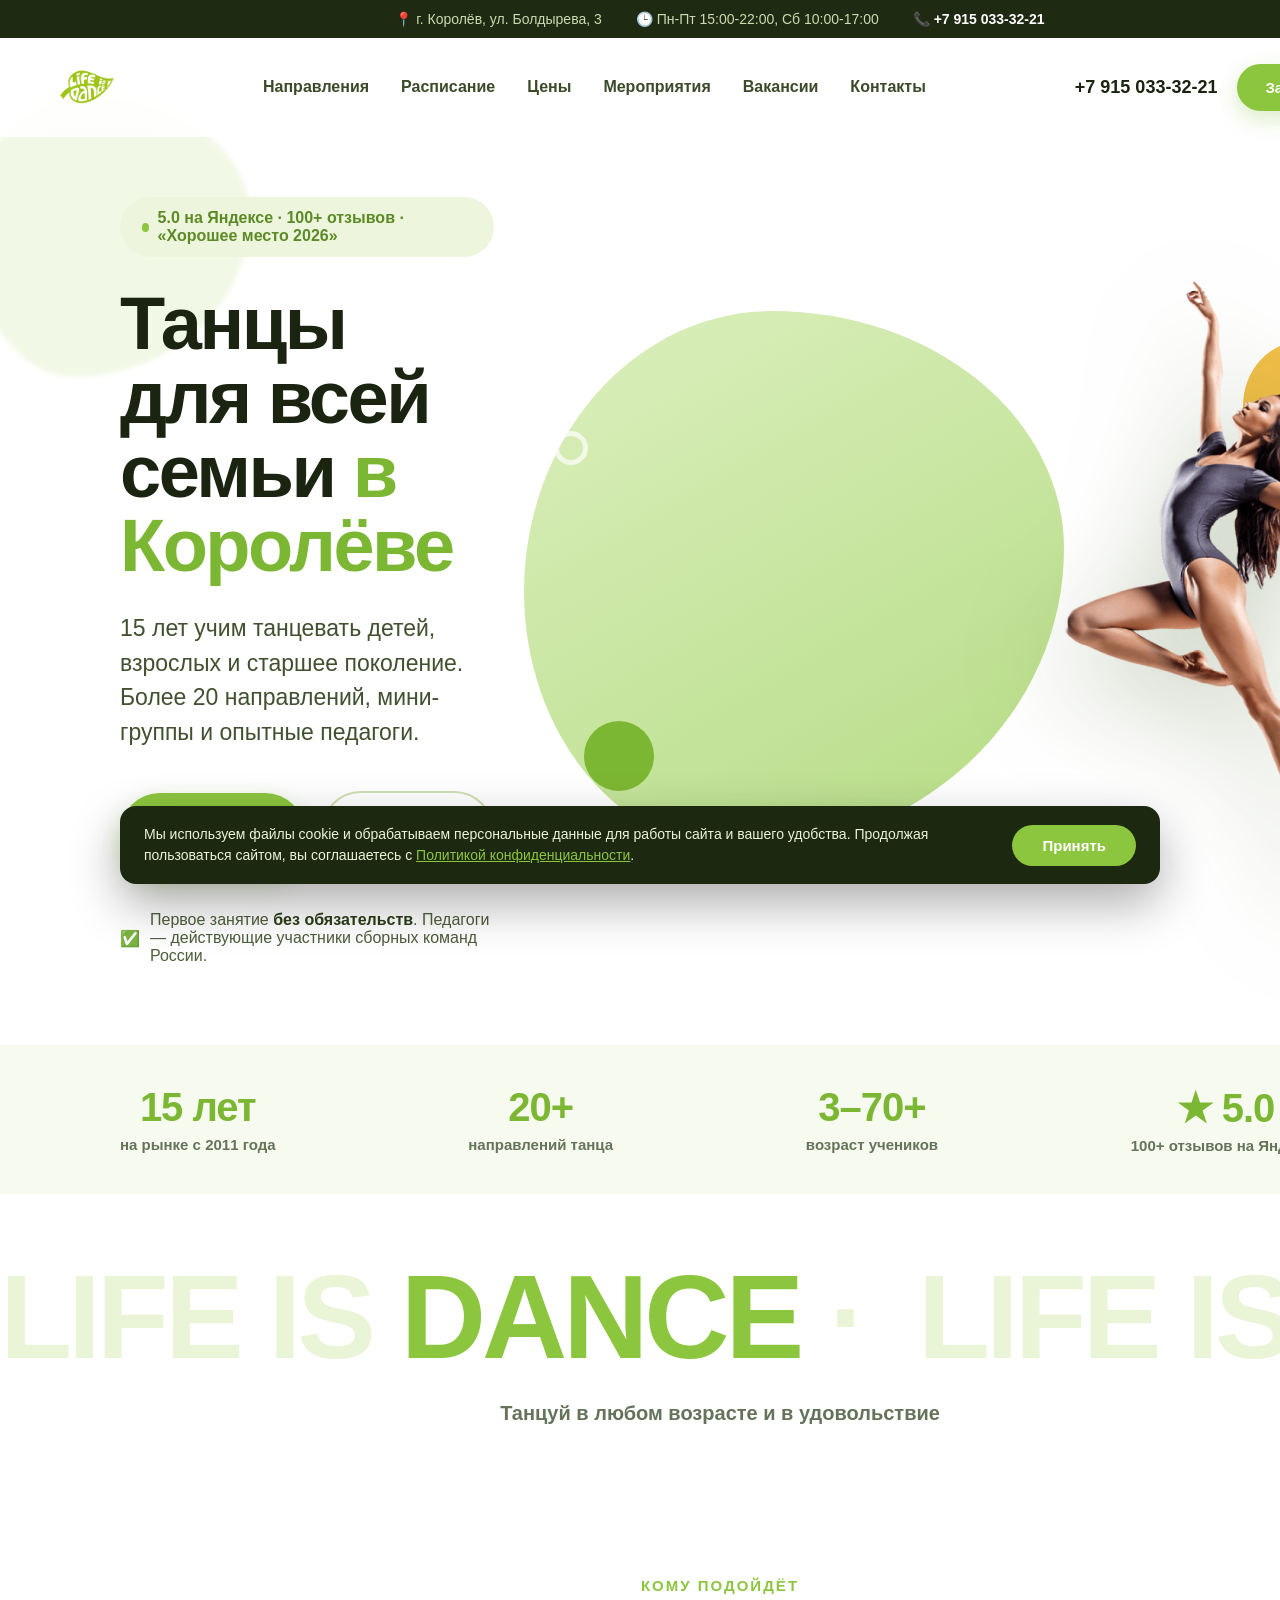
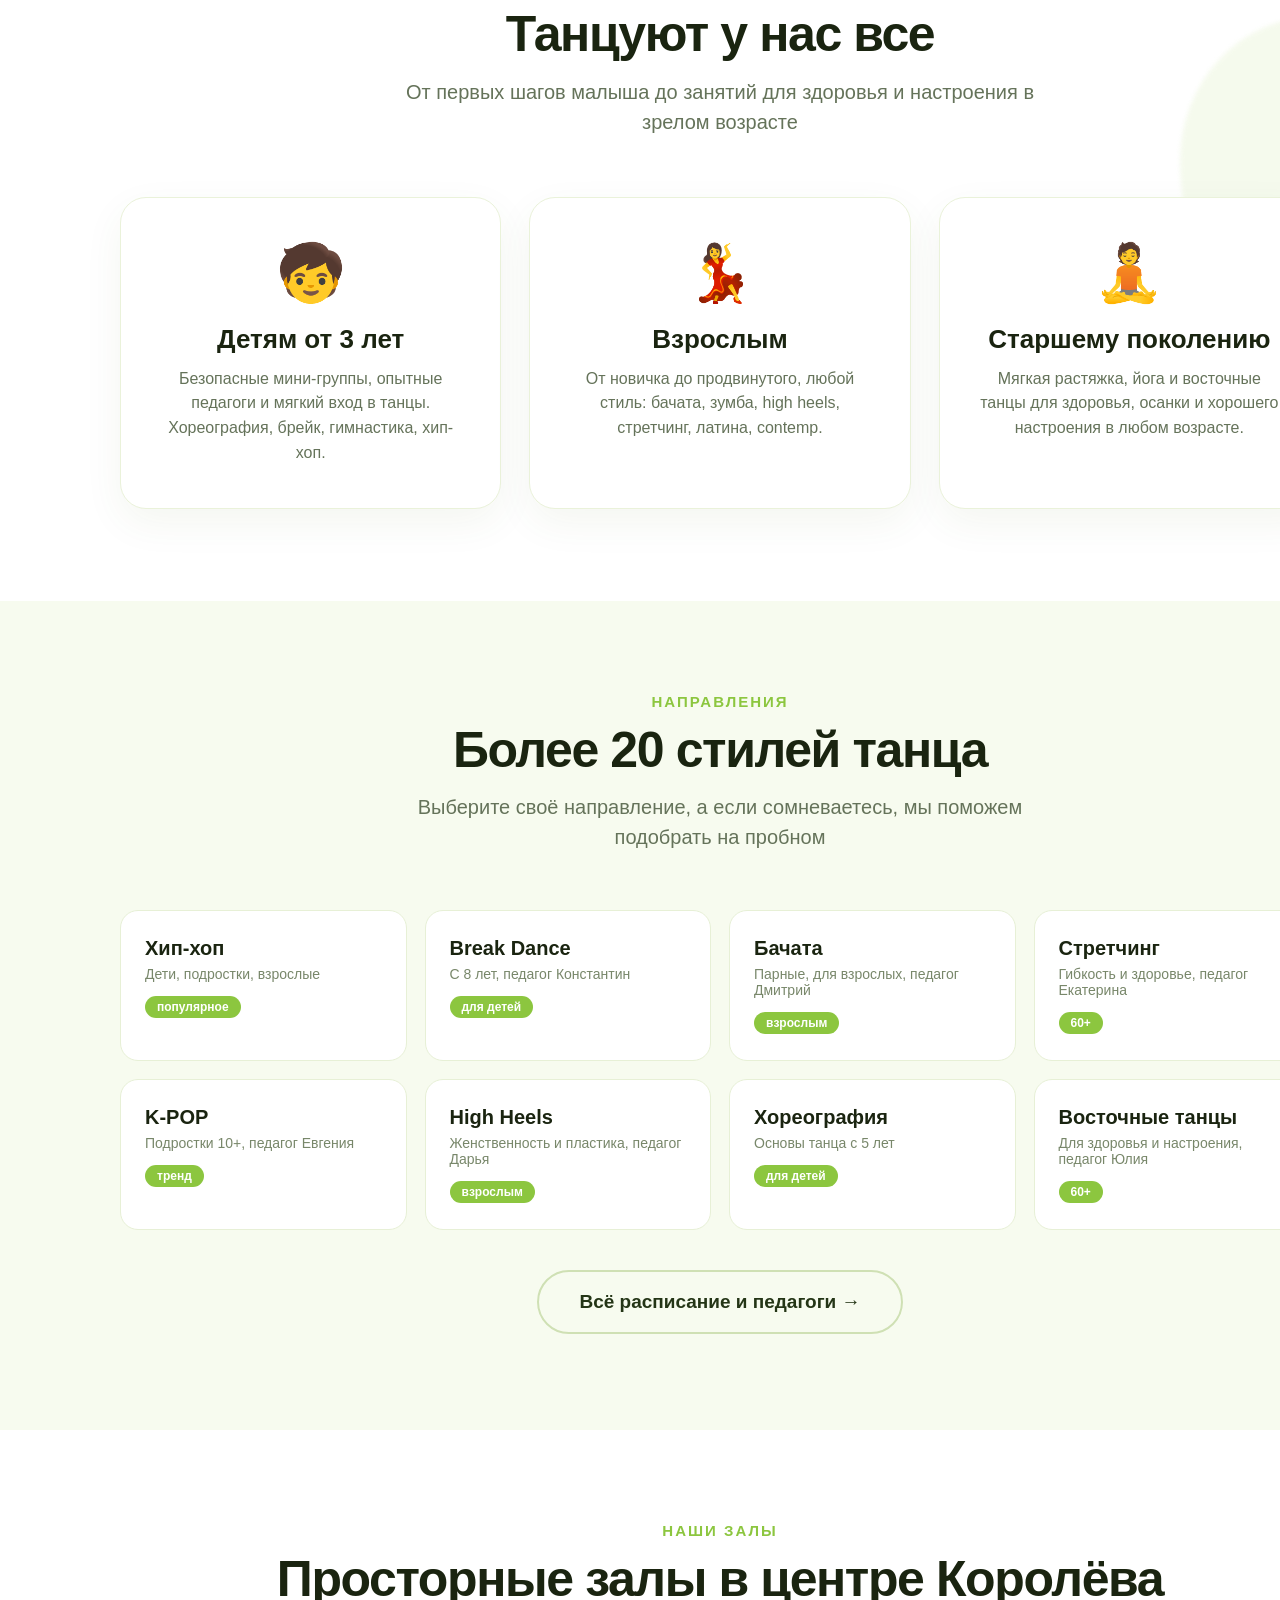
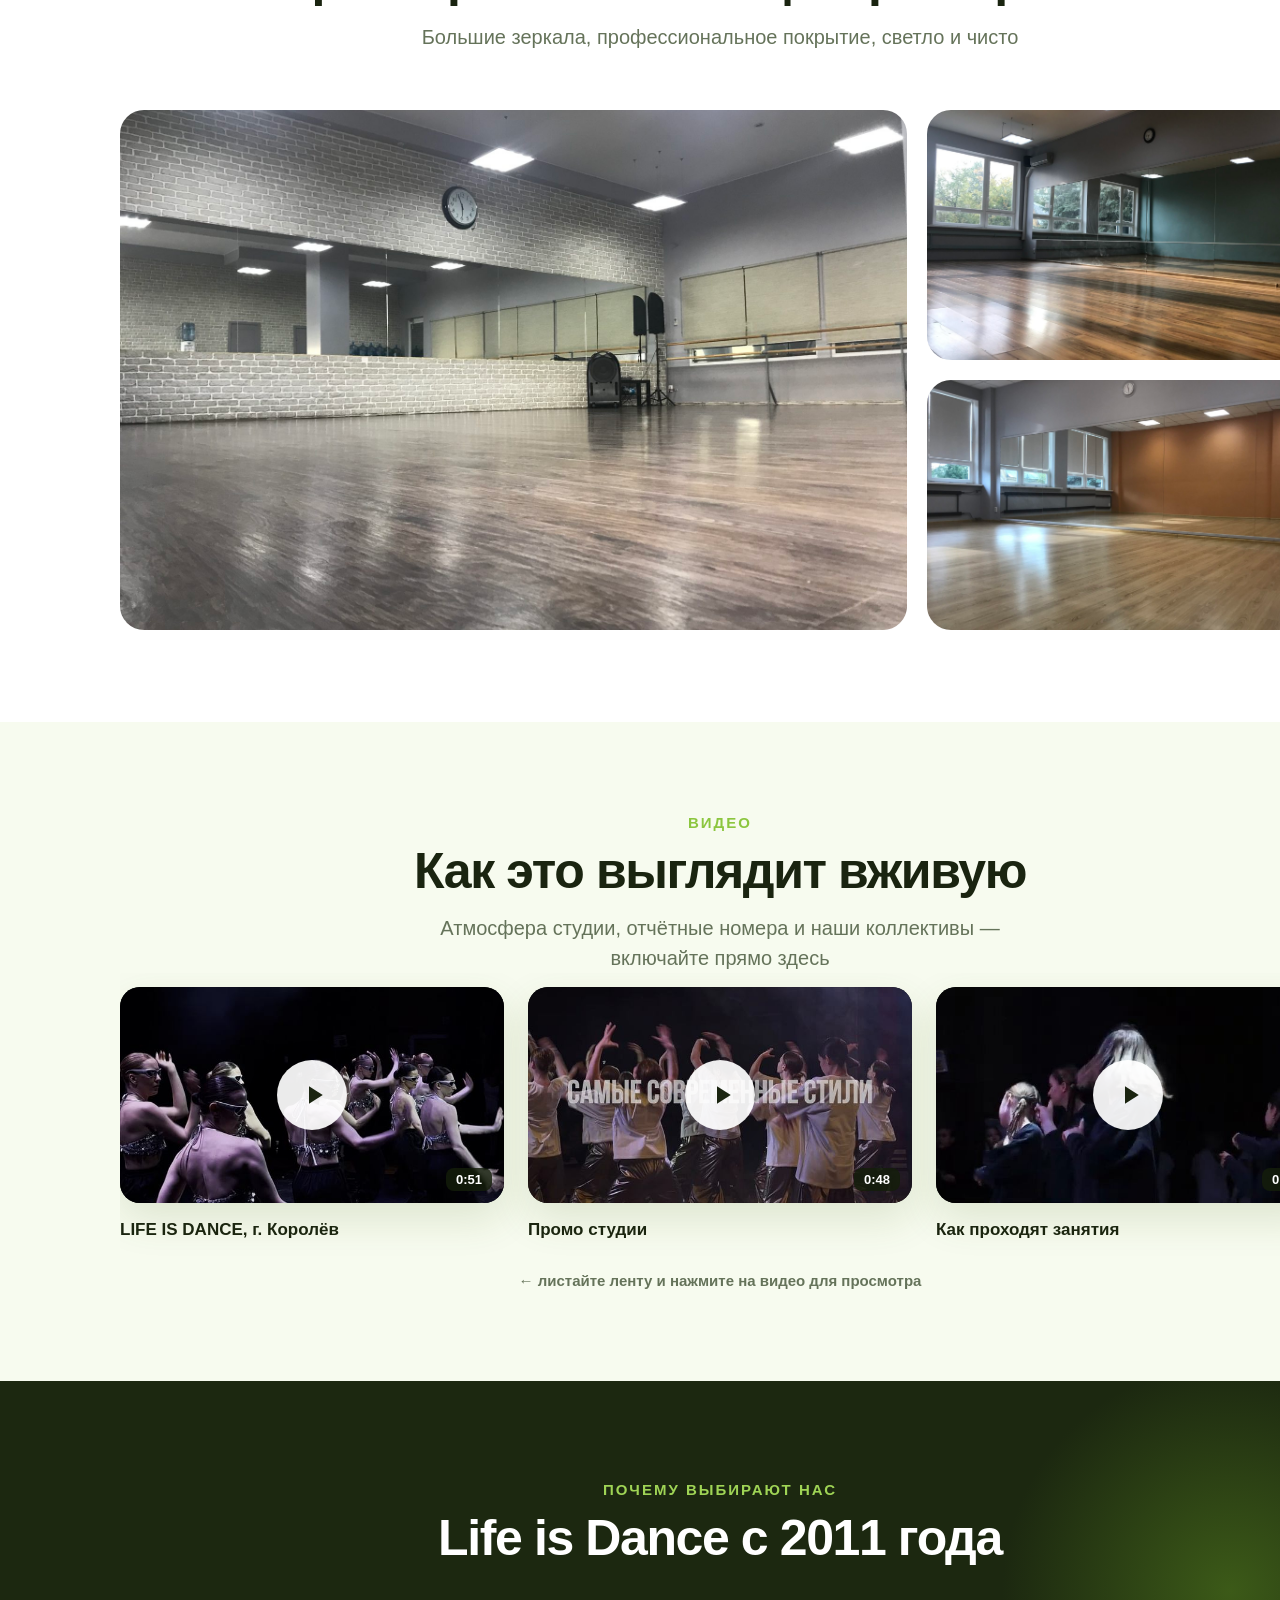
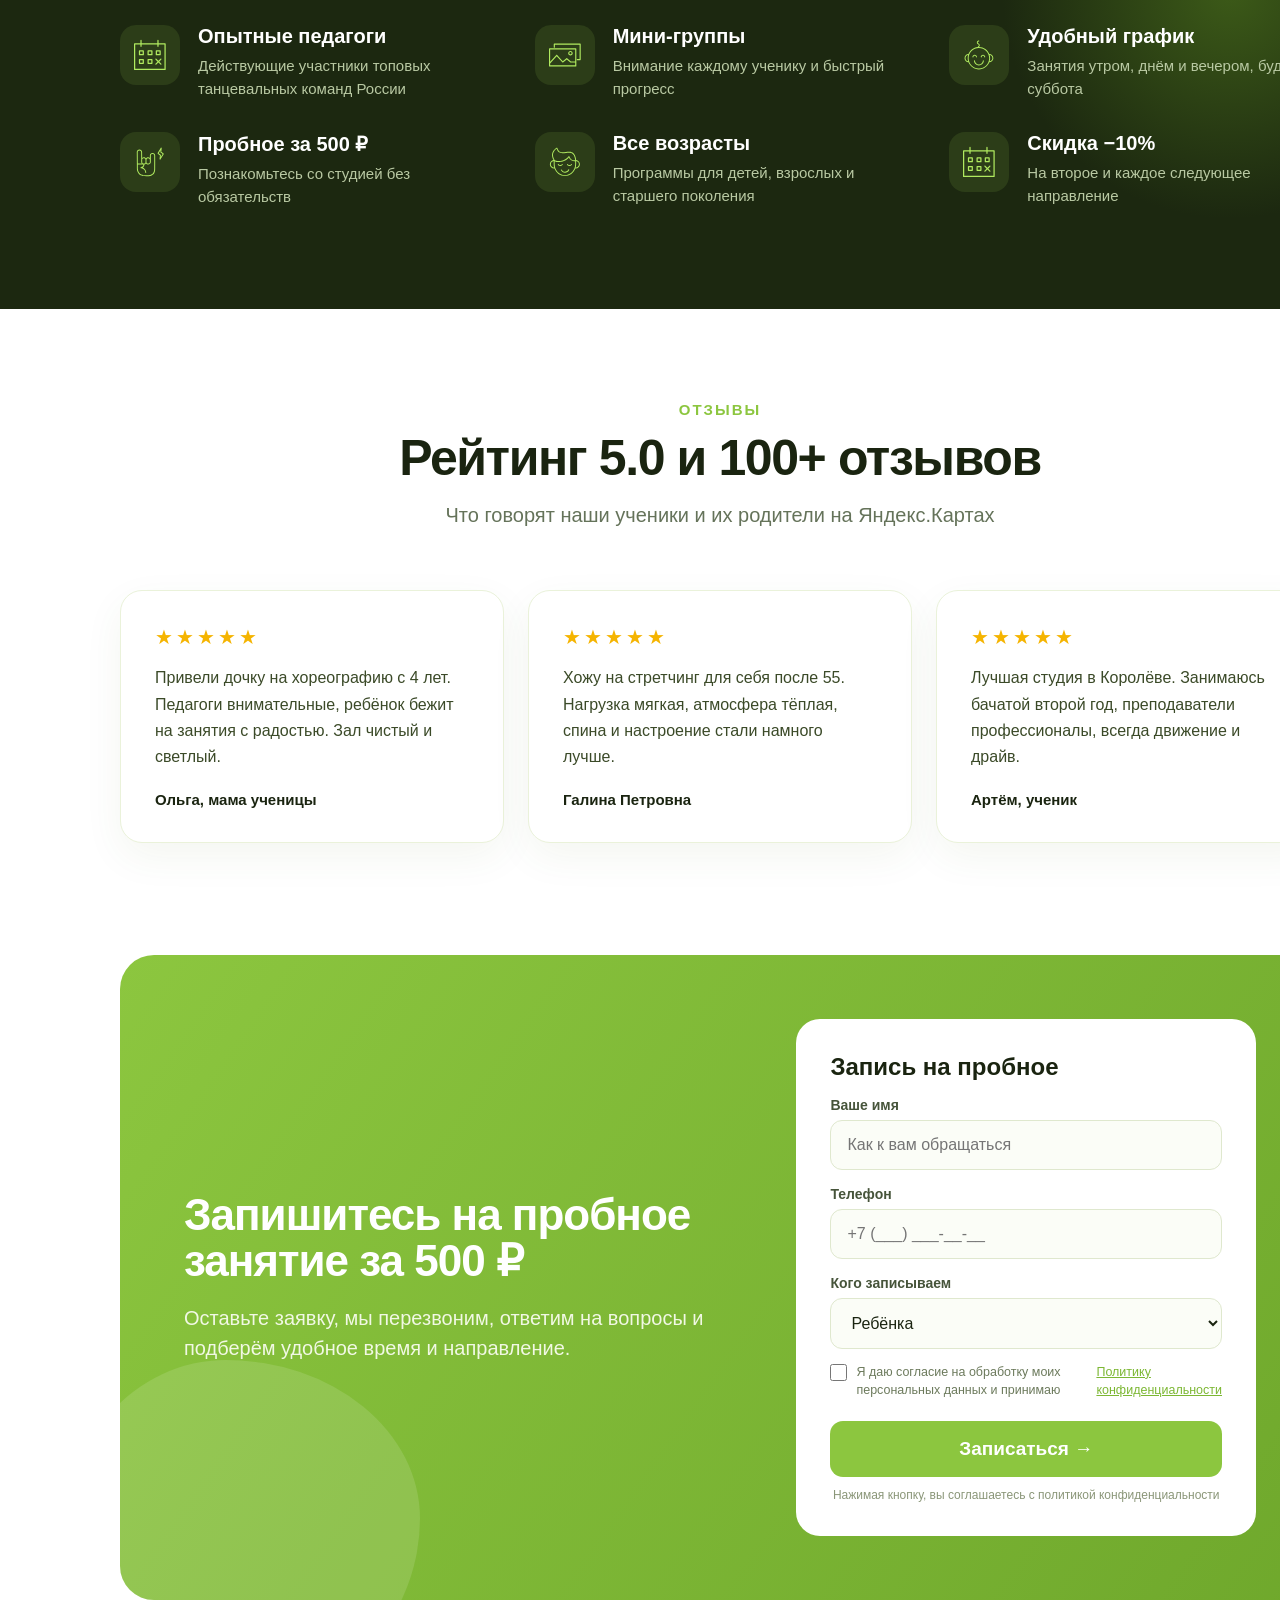
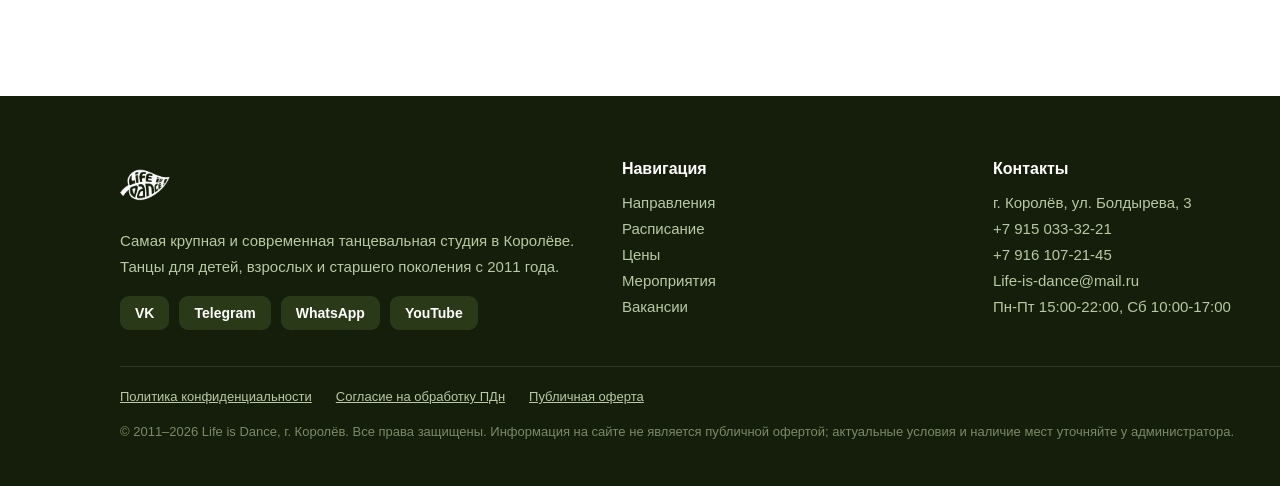
==== index.html @ a7e8f74e "Life is Dance — превью нового сайта Co-Authored-By: Claude Opus 4.8 (1M context) <noreply@anthropic." ====
<!doctype html><html lang="ru"><head><meta charset="utf-8">
<title>Life is Dance — танцевальная студия в Королёве</title>
<meta name="viewport" content="width=device-width,initial-scale=1">
<link rel="stylesheet" href="styles.css">
<style>
/* ---- hero ---- */
.hero{display:grid;grid-template-columns:1.05fr .95fr;gap:30px;align-items:center;padding:60px 0 80px;position:relative;z-index:2}
.badge{display:inline-flex;align-items:center;gap:9px;background:var(--l3);color:#5C8A26;font-size:16px;font-weight:700;padding:12px 22px;border-radius:40px;margin-bottom:30px}
.badge .dot{width:9px;height:9px;border-radius:50%;background:var(--g);animation:twinkle 2s ease-in-out infinite}
h1{font-size:74px;line-height:1.0;font-weight:900;letter-spacing:-2.5px}
h1 span{color:var(--g2)}
.lead{font-size:23px;color:var(--ink2);line-height:1.5;margin-top:28px;max-width:520px}
.hbtns{display:flex;gap:16px;margin-top:42px;align-items:center}
.reassure{margin-top:34px;font-size:16px;color:#4E5D3A;display:flex;align-items:center;gap:10px;max-width:520px}
.reassure b{color:#2C3D18}
.hvis{position:relative;display:flex;align-items:center;justify-content:center;min-height:600px}
.hvis .b1{width:540px;height:540px;background:linear-gradient(150deg,#DCEFBE,#B5DC84);border-radius:46% 54% 60% 40%/52% 44% 56% 48%;animation:morph 14s ease-in-out infinite}
.hvis .b2{position:absolute;width:120px;height:120px;background:var(--yel);opacity:.85;border-radius:50% 50% 46% 54%/54% 48% 52% 46%;top:60px;right:70px;animation:float 6s ease-in-out infinite,morph 10s ease-in-out infinite}
.hvis .b3{position:absolute;width:70px;height:70px;background:var(--g2);border-radius:50%;bottom:90px;left:60px;animation:floatSm 5s ease-in-out infinite}
.hvis .b4{position:absolute;width:34px;height:34px;border:5px solid #fff;border-radius:50%;top:150px;left:30px;opacity:.7;animation:float 7s ease-in-out infinite}
.hvis img{position:relative;height:600px;width:auto;z-index:3;filter:drop-shadow(0 34px 55px rgba(50,80,15,.28));animation:float 8s ease-in-out infinite}
/* ---- trust strip ---- */
.trust{background:var(--l1)}
.trust .wrap{display:flex;justify-content:space-between;padding:40px 60px}
.ts{text-align:center}
.ts .n{font-size:40px;font-weight:900;color:var(--g2);letter-spacing:-1px}
.ts .l{font-size:15px;color:#65735A;font-weight:600;margin-top:6px}
/* ---- big type marquee divider ---- */
.bigtype{padding:64px 0 60px;position:relative;overflow:hidden}
.mq{display:flex;white-space:nowrap;width:max-content;animation:marquee 24s linear infinite}
.mq .t{font-size:118px;font-weight:900;letter-spacing:-4px;line-height:1;color:#EAF4D7;padding-right:60px}
.mq .t span{color:var(--g)}
.bigcap{text-align:center;font-size:20px;color:var(--mut);font-weight:600;margin-top:26px}
/* ---- audiences ---- */
.aud{display:grid;grid-template-columns:repeat(3,1fr);gap:28px;margin-top:60px;position:relative;z-index:2}
.a{background:#fff;border:1px solid var(--line);border-radius:26px;padding:42px 34px;text-align:center;box-shadow:0 14px 40px rgba(70,100,20,.06)}
.a .em{font-size:56px;display:inline-block}
.a:hover .em{animation:floatSm 1.2s ease-in-out}
.a h3{font-size:26px;font-weight:800;margin-top:18px}
.a p{font-size:16px;color:var(--mut);margin-top:12px;line-height:1.55}
/* ---- directions ---- */
.dirs{display:grid;grid-template-columns:repeat(4,1fr);gap:18px;margin-top:58px}
.d{background:#fff;border:1.5px solid #E7F0D6;border-radius:18px;padding:26px 24px}
.d .dn{font-size:20px;font-weight:800}
.d .dd{font-size:14px;color:#78876A;margin-top:6px}
.d .tag{display:inline-block;font-size:12px;font-weight:700;color:#fff;background:var(--g);border-radius:20px;padding:4px 12px;margin-top:14px}
.dmore{text-align:center;margin-top:40px}
/* ---- gallery ---- */
.gal{display:grid;grid-template-columns:2fr 1fr;gap:20px;margin-top:58px}
.gal .big{width:100%;height:520px;object-fit:cover;border-radius:24px;transition:transform .5s ease}
.gal .big:hover{transform:scale(1.02)}
.gal .col{display:grid;gap:20px}
.gal .col img{width:100%;height:250px;object-fit:cover;border-radius:24px;transition:transform .5s ease}
.gal .col img:hover{transform:scale(1.03)}
/* ---- dark premium ---- */
.dark{background:var(--dark);color:#fff;padding:100px 0;position:relative;overflow:hidden}
.dark .db{position:absolute;width:460px;height:460px;background:radial-gradient(circle,#3C5A18,transparent 70%);border-radius:50%;top:-120px;right:-80px;animation:float 12s ease-in-out infinite}
.dark .eyebrow{color:#9FD455}
.dark .h2{color:#fff}
.why{display:grid;grid-template-columns:repeat(3,1fr);gap:32px 44px;margin-top:60px;position:relative;z-index:2}
.w{display:flex;gap:18px;align-items:flex-start}
.w .ic{width:60px;height:60px;flex:none;background:#2C3D18;border-radius:16px;display:flex;align-items:center;justify-content:center;transition:transform .3s,background .3s}
.w:hover .ic{transform:translateY(-4px) rotate(-6deg);background:#37501F}
.w .ic img{width:32px;height:32px;filter:brightness(0) saturate(100%) invert(78%) sepia(38%) saturate(560%) hue-rotate(38deg)}
.w h3{font-size:20px;font-weight:800;color:#fff}
.w p{font-size:15px;color:#B9C9A3;margin-top:6px;line-height:1.55}
/* ---- reviews ---- */
.revs{display:grid;grid-template-columns:repeat(3,1fr);gap:24px;margin-top:60px}
.r{background:#fff;border:1px solid var(--line);border-radius:22px;padding:34px;box-shadow:0 14px 40px rgba(70,100,20,.06)}
.r .st{color:#F5B400;font-size:20px;letter-spacing:3px}
.r .tx{font-size:16px;color:#3B4A28;line-height:1.65;margin-top:16px}
.r .wh{font-size:15px;font-weight:800;margin-top:20px}
/* ---- cta ---- */
.ctawrap{padding:20px 0 96px}
.cta{background:linear-gradient(125deg,#8CC63F,#6FA82C,#8CC63F);background-size:200% 200%;animation:gradShift 8s ease infinite;border-radius:34px;padding:64px;display:grid;grid-template-columns:1fr .82fr;gap:52px;align-items:center;color:#fff;position:relative;overflow:hidden}
.cta .cb{position:absolute;width:360px;height:360px;background:rgba(255,255,255,.12);border-radius:46% 54% 60% 40%/52% 44% 56% 48%;bottom:-120px;left:-60px;animation:morph 12s ease-in-out infinite}
.cta h2{font-size:44px;font-weight:900;letter-spacing:-1px;line-height:1.05;position:relative;z-index:2}
.cta p{font-size:20px;color:#F1F8E4;margin-top:18px;line-height:1.5;position:relative;z-index:2}
.form{background:#fff;border-radius:24px;padding:34px;position:relative;z-index:2}
.form .fh{font-size:24px;font-weight:800;color:var(--ink)}
.field{margin-top:15px}
.field label{font-size:14px;font-weight:700;color:#46543A}
.inp{margin-top:6px;border:1.5px solid #DFE8CE;border-radius:12px;padding:15px 16px;font-size:16px;color:#8A9678;background:#FBFDF7}
.inp.sel{display:flex;justify-content:space-between;align-items:center}
.subm{margin-top:22px;background:var(--g);color:#fff;font-size:19px;font-weight:800;padding:17px;border-radius:13px;text-align:center;cursor:pointer;transition:transform .2s,box-shadow .2s}
.subm:hover{transform:translateY(-2px);box-shadow:0 12px 26px rgba(124,183,51,.4)}
.pnote{font-size:12px;color:#8A9678;text-align:center;margin-top:11px}
@media (max-width:900px){
  .hero{grid-template-columns:1fr;gap:4px;padding:24px 0 30px}
  h1{font-size:40px;letter-spacing:-1px}
  .lead{font-size:18px;margin-top:20px}
  .hbtns{flex-wrap:wrap;gap:10px;margin-top:26px}
  .hbtns .btn.lg{font-size:16px;padding:15px 22px}
  .reassure{margin-top:22px;font-size:15px}
  .hvis{min-height:auto;margin-top:12px}
  .hvis .b1{width:280px;height:280px}
  .hvis img{height:320px}
  .hvis .b2{width:64px;height:64px;top:12px;right:12px}
  .hvis .b3{width:40px;height:40px;bottom:50px;left:16px}
  .hvis .b4{display:none}
  .trust .wrap{flex-wrap:wrap;gap:20px 10px;padding:26px 20px}
  .ts{flex:1 1 40%}
  .ts .n{font-size:28px}
  .mq .t{font-size:52px;padding-right:34px}
  .bigtype{padding:36px 0}
  .bigcap{font-size:16px;margin-top:18px}
  .aud{grid-template-columns:1fr;gap:16px;margin-top:34px}
  .a{padding:30px 24px}
  .a .em{font-size:46px}
  .a h3{font-size:23px}
  .dirs{grid-template-columns:1fr 1fr;gap:12px;margin-top:32px}
  .d{padding:18px 15px}
  .d .dn{font-size:17px}
  .dmore{margin-top:28px}
  .gal{grid-template-columns:1fr;margin-top:32px}
  .gal .big{height:260px}
  .gal .col{grid-template-columns:1fr 1fr}
  .gal .col img{height:150px}
  .why{grid-template-columns:1fr;gap:22px;margin-top:38px}
  .revs{grid-template-columns:1fr;margin-top:34px}
}
@media (max-width:520px){
  .dirs{grid-template-columns:1fr}
  h1{font-size:33px}
  .lead{font-size:17px}
  .mq .t{font-size:40px}
  .gal .col{grid-template-columns:1fr}
  .gal .col img{height:190px}
  .ts .n{font-size:24px}
  .ts .l{font-size:13px}
}
</style></head><body>

<div class="bar"><span>📍 г. Королёв, ул. Болдырева, 3</span><span>🕒 Пн-Пт 15:00-22:00, Сб 10:00-17:00</span><span>📞 <b>+7 915 033-32-21</b></span></div>

<header>
  <a href="index.html" class="logo"><img src="site_images/logo.png" alt="Life is Dance"></a>
  <nav>
    <a href="napravleniya.html">Направления</a>
    <a href="raspisanie.html">Расписание</a>
    <a href="price.html">Цены</a>
    <a href="meropriyatiya.html">Мероприятия</a>
    <a href="vakansii.html">Вакансии</a>
    <a href="index.html#contacts">Контакты</a>
  </nav>
  <div class="htop"><div class="phone">+7 915 033-32-21</div><a href="#lead" class="btn">Записаться</a></div>
</header>

<div class="wrap">
  <div class="blob" data-par="0.06" style="width:280px;height:280px;background:#EDF6DC;top:-40px;left:-90px;opacity:.7;animation:morph 18s ease-in-out infinite"></div>
  <div class="hero">
    <div>
      <div class="badge rv"><span class="dot"></span>5.0 на Яндексе · 100+ отзывов · «Хорошее место 2026»</div>
      <h1 class="rv">Танцы<br>для всей семьи <span>в Королёве</span></h1>
      <div class="lead rv">15 лет учим танцевать детей, взрослых и старшее поколение. Более 20 направлений, мини-группы и опытные педагоги.</div>
      <div class="hbtns rv"><a href="#lead" class="btn lg">Пробное за 500 ₽</a><a href="raspisanie.html" class="btn lg out">Расписание →</a></div>
      <div class="reassure rv">✅ <span>Первое занятие <b>без обязательств</b>. Педагоги — действующие участники сборных команд России.</span></div>
    </div>
    <div class="hvis rv right"><div class="b1"></div><div class="b2"></div><div class="b3"></div><div class="b4"></div><img src="site_images/girl.png" alt="Танцовщица"></div>
  </div>
</div>

<div class="trust"><div class="wrap">
  <div class="ts rv"><div class="n" data-count="15" data-suffix=" лет">15 лет</div><div class="l">на рынке с 2011 года</div></div>
  <div class="ts rv"><div class="n" data-count="20" data-suffix="+">20+</div><div class="l">направлений танца</div></div>
  <div class="ts rv"><div class="n">3–70+</div><div class="l">возраст учеников</div></div>
  <div class="ts rv"><div class="n" data-count="5.0" data-prefix="★ ">★ 5.0</div><div class="l">100+ отзывов на Яндексе</div></div>
</div></div>

<div class="bigtype">
  <div class="mq">
    <div class="t">LIFE IS <span>DANCE</span> · </div>
    <div class="t">LIFE IS <span>DANCE</span> · </div>
    <div class="t">LIFE IS <span>DANCE</span> · </div>
    <div class="t">LIFE IS <span>DANCE</span> · </div>
  </div>
  <div class="bigcap">Танцуй в любом возрасте и в удовольствие</div>
</div>

<section><div class="wrap">
  <div class="blob" data-par="0.05" style="width:320px;height:320px;background:#F3F9E9;top:40px;right:-120px;opacity:.8;animation:morph 20s ease-in-out infinite"></div>
  <div class="eyebrow rv">Кому подойдёт</div>
  <div class="h2 rv">Танцуют у нас все</div>
  <div class="sub rv">От первых шагов малыша до занятий для здоровья и настроения в зрелом возрасте</div>
  <div class="aud">
    <div class="a rv lift"><div class="em">🧒</div><h3>Детям от 3 лет</h3><p>Безопасные мини-группы, опытные педагоги и мягкий вход в танцы. Хореография, брейк, гимнастика, хип-хоп.</p></div>
    <div class="a rv lift"><div class="em">💃</div><h3>Взрослым</h3><p>От новичка до продвинутого, любой стиль: бачата, зумба, high heels, стретчинг, латина, contemp.</p></div>
    <div class="a rv lift"><div class="em">🧘</div><h3>Старшему поколению</h3><p>Мягкая растяжка, йога и восточные танцы для здоровья, осанки и хорошего настроения в любом возрасте.</p></div>
  </div>
</div></section>

<section id="dirs" style="background:#F7FBEF;"><div class="wrap">
  <div class="eyebrow rv">Направления</div>
  <div class="h2 rv">Более 20 стилей танца</div>
  <div class="sub rv">Выберите своё направление, а если сомневаетесь, мы поможем подобрать на пробном</div>
  <div class="dirs">
    <div class="d rv lift"><div class="dn">Хип-хоп</div><div class="dd">Дети, подростки, взрослые</div><div class="tag">популярное</div></div>
    <div class="d rv lift"><div class="dn">Break Dance</div><div class="dd">С 8 лет, педагог Константин</div><div class="tag">для детей</div></div>
    <div class="d rv lift"><div class="dn">Бачата</div><div class="dd">Парные, для взрослых, педагог Дмитрий</div><div class="tag">взрослым</div></div>
    <div class="d rv lift"><div class="dn">Стретчинг</div><div class="dd">Гибкость и здоровье, педагог Екатерина</div><div class="tag">60+</div></div>
    <div class="d rv lift"><div class="dn">K-POP</div><div class="dd">Подростки 10+, педагог Евгения</div><div class="tag">тренд</div></div>
    <div class="d rv lift"><div class="dn">High Heels</div><div class="dd">Женственность и пластика, педагог Дарья</div><div class="tag">взрослым</div></div>
    <div class="d rv lift"><div class="dn">Хореография</div><div class="dd">Основы танца с 5 лет</div><div class="tag">для детей</div></div>
    <div class="d rv lift"><div class="dn">Восточные танцы</div><div class="dd">Для здоровья и настроения, педагог Юлия</div><div class="tag">60+</div></div>
  </div>
  <div class="dmore"><a href="raspisanie.html" class="btn lg out">Всё расписание и педагоги →</a></div>
</div></section>

<section id="gal"><div class="wrap">
  <div class="eyebrow rv">Наши залы</div>
  <div class="h2 rv">Просторные залы в центре Королёва</div>
  <div class="sub rv">Большие зеркала, профессиональное покрытие, светло и чисто</div>
  <div class="gal">
    <img class="big rv left" src="site_images/hall1.jpg" alt="Зал">
    <div class="col"><img class="rv right" src="site_images/hall2.jpg" alt="Зал"><img class="rv right" src="site_images/hall3.jpg" alt="Зал"></div>
  </div>
</div></section>

<section id="video" style="background:#F7FBEF"><div class="wrap">
  <div class="eyebrow rv">Видео</div>
  <div class="h2 rv">Как это выглядит вживую</div>
  <div class="sub rv">Атмосфера студии, отчётные номера и наши коллективы — включайте прямо здесь</div>
  <div class="vlane" id="videoLane"></div>
  <div class="vhint rv">← листайте ленту и нажмите на видео для просмотра</div>
</div></section>

<div class="dark"><div class="wrap">
  <div class="db"></div>
  <div class="eyebrow rv">Почему выбирают нас</div>
  <div class="h2 rv">Life is Dance с 2011 года</div>
  <div class="why">
    <div class="w rv"><div class="ic"><img src="site_images/icon1.svg"></div><div><h3>Опытные педагоги</h3><p>Действующие участники топовых танцевальных команд России</p></div></div>
    <div class="w rv"><div class="ic"><img src="site_images/icon2.svg"></div><div><h3>Мини-группы</h3><p>Внимание каждому ученику и быстрый прогресс</p></div></div>
    <div class="w rv"><div class="ic"><img src="site_images/icon3.svg"></div><div><h3>Удобный график</h3><p>Занятия утром, днём и вечером, будни и суббота</p></div></div>
    <div class="w rv"><div class="ic"><img src="site_images/icon4.svg"></div><div><h3>Пробное за 500 ₽</h3><p>Познакомьтесь со студией без обязательств</p></div></div>
    <div class="w rv"><div class="ic"><img src="site_images/icon5.svg"></div><div><h3>Все возрасты</h3><p>Программы для детей, взрослых и старшего поколения</p></div></div>
    <div class="w rv"><div class="ic"><img src="site_images/icon1.svg"></div><div><h3>Скидка −10%</h3><p>На второе и каждое следующее направление</p></div></div>
  </div>
</div></div>

<section id="revs"><div class="wrap">
  <div class="eyebrow rv">Отзывы</div>
  <div class="h2 rv">Рейтинг 5.0 и 100+ отзывов</div>
  <div class="sub rv">Что говорят наши ученики и их родители на Яндекс.Картах</div>
  <div class="revs">
    <div class="r rv lift"><div class="st">★★★★★</div><div class="tx">Привели дочку на хореографию с 4 лет. Педагоги внимательные, ребёнок бежит на занятия с радостью. Зал чистый и светлый.</div><div class="wh">Ольга, мама ученицы</div></div>
    <div class="r rv lift"><div class="st">★★★★★</div><div class="tx">Хожу на стретчинг для себя после 55. Нагрузка мягкая, атмосфера тёплая, спина и настроение стали намного лучше.</div><div class="wh">Галина Петровна</div></div>
    <div class="r rv lift"><div class="st">★★★★★</div><div class="tx">Лучшая студия в Королёве. Занимаюсь бачатой второй год, преподаватели профессионалы, всегда движение и драйв.</div><div class="wh">Артём, ученик</div></div>
  </div>
</div></section>

<div class="ctawrap" id="lead"><div class="wrap">
  <div class="cta rv zoom">
    <div class="cb"></div>
    <div>
      <h2>Запишитесь на пробное занятие за 500 ₽</h2>
      <p>Оставьте заявку, мы перезвоним, ответим на вопросы и подберём удобное время и направление.</p>
    </div>
    <form class="form lidform" data-subject="Запись на пробное — Life is Dance">
      <div class="lf-body">
        <div class="fh">Запись на пробное</div>
        <div class="lf-chosen" style="display:none;background:#EDF6DC;border:1px solid #D4E7B0;border-radius:11px;padding:11px 15px;margin-top:8px;font-size:15px;color:#3B4A28">Вы записываетесь на: <b></b></div>
        <div class="field"><label>Ваше имя</label><input name="Имя" class="inp" style="width:100%;color:#1A2410;font-family:inherit;outline:none" placeholder="Как к вам обращаться"></div>
        <div class="field"><label>Телефон</label><input name="Телефон" type="tel" class="inp" style="width:100%;color:#1A2410;font-family:inherit;outline:none" placeholder="+7 (___) ___-__-__"></div>
        <div class="field"><label>Кого записываем</label><select name="Кого записываем" class="inp" style="width:100%;color:#1A2410;font-family:inherit;outline:none"><option>Ребёнка</option><option>Подростка</option><option>Взрослого</option><option>Себя</option></select></div>
        <div class="lf-err" style="display:none;color:#C0574F;font-size:13px;margin-top:10px;font-weight:600"></div>
        <button type="submit" class="subm" style="width:100%;border:0;cursor:pointer;font-family:inherit">Записаться →</button>
        <div class="pnote">Нажимая кнопку, вы соглашаетесь с политикой конфиденциальности</div>
      </div>
      <div class="lf-ok" style="display:none;text-align:center;padding:20px 8px">
        <div style="font-size:52px">✅</div>
        <div style="font-size:23px;font-weight:800;color:#1A2410;margin-top:10px">Заявка принята!</div>
        <div style="font-size:16px;color:#65735A;margin-top:8px;line-height:1.5">Мы перезвоним в ближайшее время и подберём удобное время.</div>
      </div>
    </form>
  </div>
</div></div>

<footer id="contacts"><div class="wrap"><div class="fgrid">
  <div><div class="lg"><img src="site_images/logo.png" alt="Life is Dance"></div>
    <p>Самая крупная и современная танцевальная студия в Королёве. Танцы для детей, взрослых и старшего поколения с 2011 года.</p>
    <div class="soc"><span>VK</span><span>Telegram</span><span>WhatsApp</span><span>YouTube</span></div>
  </div>
  <div><h4>Навигация</h4>
    <a class="fl" href="napravleniya.html">Направления</a>
    <a class="fl" href="raspisanie.html">Расписание</a>
    <a class="fl" href="price.html">Цены</a>
    <a class="fl" href="meropriyatiya.html">Мероприятия</a>
    <a class="fl" href="vakansii.html">Вакансии</a>
  </div>
  <div><h4>Контакты</h4>
    <span class="fl">г. Королёв, ул. Болдырева, 3</span>
    <span class="fl">+7 915 033-32-21</span>
    <span class="fl">+7 916 107-21-45</span>
    <span class="fl">Life-is-dance@mail.ru</span>
    <span class="fl">Пн-Пт 15:00-22:00, Сб 10:00-17:00</span>
  </div>
</div></div></footer>

<script src="data.js"></script>
<script>renderVideos(document.getElementById('videoLane'), lidLoad());</script>
<script src="app.js"></script>
</body></html>
---- styles.css ----
/* ===== Life is Dance — общие стили редизайна ===== */
*{margin:0;padding:0;box-sizing:border-box}
:root{
  --g:#8CC63F; --g2:#7CB733; --g3:#6FA82C;
  --ink:#1A2410; --ink2:#41502F; --mut:#65735A;
  --dark:#1C2810; --dark2:#1F2A12; --dark3:#141E0A;
  --l1:#F6FAEF; --l2:#F7FBEF; --l3:#EDF6DC;
  --line:#EAF2DA; --yel:#F0B429;
}
html{scroll-behavior:smooth}
body{font-family:-apple-system,'SF Pro Display',Helvetica,Arial,sans-serif;background:#fff;color:var(--ink);width:1440px;overflow-x:hidden;-webkit-font-smoothing:antialiased}
img{display:block}
a{text-decoration:none;color:inherit}
.wrap{max-width:1320px;margin:0 auto;padding:0 60px;position:relative}
.blob{position:absolute;border-radius:42% 58% 63% 37%/45% 42% 58% 55%;filter:blur(2px);z-index:0}

/* ---- topbar ---- */
.bar{background:var(--dark2);color:#CBDBAF;font-size:14px;display:flex;justify-content:center;gap:34px;padding:11px 0}
.bar b{color:#fff}

/* ---- header (sticky + shrink) ---- */
header{display:flex;align-items:center;justify-content:space-between;padding:22px 60px;position:sticky;top:0;z-index:50;background:rgba(255,255,255,.86);backdrop-filter:blur(14px);border-bottom:1px solid transparent;transition:padding .3s ease,box-shadow .3s ease,border-color .3s ease}
body.scrolled header{padding:12px 60px;box-shadow:0 10px 30px rgba(60,90,20,.09);border-color:var(--line)}
.logo img{height:54px;width:auto;transition:height .3s ease}
body.scrolled .logo img{height:42px}
nav{display:flex;gap:32px;font-size:16px;font-weight:600;color:#3B4A28}
nav a{position:relative;padding:4px 0;transition:color .2s}
nav a::after{content:"";position:absolute;left:0;bottom:-2px;width:0;height:2px;background:var(--g);border-radius:2px;transition:width .28s cubic-bezier(.2,.7,.2,1)}
nav a:hover{color:var(--g2)}
nav a:hover::after,nav a.active::after{width:100%}
.htop{display:flex;align-items:center;gap:20px}
.phone{font-size:18px;font-weight:800;white-space:nowrap}

/* ---- buttons ---- */
.btn{background:var(--g);color:#fff;font-weight:800;border-radius:40px;padding:15px 28px;font-size:15px;display:inline-block;position:relative;overflow:hidden;transition:transform .22s cubic-bezier(.2,.7,.2,1),box-shadow .22s;box-shadow:0 8px 22px rgba(124,183,51,.28)}
.btn:hover{transform:translateY(-3px);box-shadow:0 14px 30px rgba(124,183,51,.4)}
.btn::before{content:"";position:absolute;top:0;left:-120%;width:70%;height:100%;background:linear-gradient(120deg,transparent,rgba(255,255,255,.45),transparent);transform:skewX(-18deg);transition:left .6s ease}
.btn:hover::before{left:130%}
.btn.lg{padding:19px 40px;font-size:19px}
.btn.out{background:transparent;color:#243516;border:2px solid #CFE0B4;box-shadow:none}
.btn.out:hover{border-color:var(--g);background:var(--l3)}
.btn.wht{background:#fff;color:#2C3D18}

/* ---- section headings ---- */
section{padding:92px 0;position:relative}
.eyebrow{font-size:15px;font-weight:800;letter-spacing:2px;text-transform:uppercase;color:var(--g);text-align:center}
.h2{font-size:50px;font-weight:900;letter-spacing:-1.4px;text-align:center;margin-top:14px;line-height:1.05}
.sub{font-size:20px;color:var(--mut);text-align:center;margin-top:16px;max-width:660px;margin-left:auto;margin-right:auto;line-height:1.5}

/* ===== ANIMATIONS ===== */
@keyframes morph{
  0%{border-radius:46% 54% 60% 40%/52% 44% 56% 48%}
  33%{border-radius:60% 40% 42% 58%/48% 62% 38% 52%}
  66%{border-radius:40% 60% 56% 44%/58% 38% 62% 42%}
  100%{border-radius:46% 54% 60% 40%/52% 44% 56% 48%}
}
@keyframes float{0%,100%{transform:translateY(0)}50%{transform:translateY(-22px)}}
@keyframes floatSm{0%,100%{transform:translateY(0) rotate(0)}50%{transform:translateY(-16px) rotate(8deg)}}
@keyframes drift{0%,100%{transform:translate(0,0)}50%{transform:translate(18px,-14px)}}
@keyframes marquee{from{transform:translateX(0)}to{transform:translateX(-50%)}}
@keyframes pulse{0%,100%{transform:scale(1)}50%{transform:scale(1.05)}}
@keyframes gradShift{0%{background-position:0% 50%}50%{background-position:100% 50%}100%{background-position:0% 50%}}
@keyframes spinSlow{from{transform:rotate(0)}to{transform:rotate(360deg)}}
@keyframes twinkle{0%,100%{opacity:.4;transform:scale(.9)}50%{opacity:1;transform:scale(1.15)}}

/* reveal on scroll (progressive: без JS всё видно) */
.js .rv{opacity:0;transform:translateY(36px);transition:opacity .8s cubic-bezier(.2,.75,.25,1),transform .8s cubic-bezier(.2,.75,.25,1)}
.js .rv.zoom{transform:scale(.94)}
.js .rv.left{transform:translateX(-46px)}
.js .rv.right{transform:translateX(46px)}
.js .rv.in{opacity:1;transform:none}

/* hover lift для карточек */
.lift{transition:transform .28s cubic-bezier(.2,.7,.2,1),box-shadow .28s,border-color .28s}
.lift:hover{transform:translateY(-8px);box-shadow:0 26px 55px rgba(70,100,20,.16);border-color:#CDE3A6}

/* ---- footer ---- */
footer{background:var(--dark3);color:#B9C9A3;padding:64px 0 44px}
.fgrid{display:grid;grid-template-columns:1.4fr 1fr 1fr;gap:44px}
footer .lg img{height:50px;margin-bottom:18px;filter:brightness(0) invert(1)}
footer p{font-size:15px;line-height:1.75}
footer h4{color:#fff;font-size:16px;font-weight:800;margin-bottom:16px}
.fl{color:#B9C9A3;font-size:15px;display:block;margin-bottom:9px;transition:color .2s,padding-left .2s}
.fl:hover{color:var(--g);padding-left:5px}
.soc{display:flex;gap:10px;margin-top:16px}
.soc span{background:#2A3A18;color:#fff;padding:9px 15px;border-radius:9px;font-size:14px;font-weight:700;transition:background .2s,transform .2s}
.soc span:hover{background:var(--g);transform:translateY(-3px)}

/* ---- video lane (RuTube facade) ---- */
.vlane{display:flex;gap:24px;overflow-x:auto;padding:14px 0 24px;scroll-snap-type:x mandatory;scrollbar-width:thin;scrollbar-color:#C9DCA6 transparent}
.vlane::-webkit-scrollbar{height:8px}
.vlane::-webkit-scrollbar-thumb{background:#C9DCA6;border-radius:8px}
.vcard{flex:0 0 384px;scroll-snap-align:start;cursor:pointer}
.vthumb{position:relative;aspect-ratio:16/9;border-radius:20px;overflow:hidden;box-shadow:0 16px 40px rgba(70,100,20,.14);background:#111}
.vthumb img{width:100%;height:100%;object-fit:cover;transition:transform .5s ease}
.vcard:hover .vthumb img{transform:scale(1.06)}
.vthumb iframe{width:100%;height:100%;border:0;display:block}
.vplay{position:absolute;top:50%;left:50%;transform:translate(-50%,-50%);width:70px;height:70px;border-radius:50%;background:rgba(255,255,255,.92);display:flex;align-items:center;justify-content:center;box-shadow:0 10px 30px rgba(0,0,0,.3);transition:transform .25s,background .25s;padding-left:4px}
.vcard:hover .vplay{transform:translate(-50%,-50%) scale(1.12);background:var(--g)}
.vcard:hover .vplay svg path{fill:#fff}
.vdur{position:absolute;right:12px;bottom:12px;background:rgba(20,30,10,.82);color:#fff;font-size:13px;font-weight:700;padding:4px 10px;border-radius:8px}
.vtitle{font-size:17px;font-weight:700;color:var(--ink);margin-top:16px;line-height:1.35}
.vhint{text-align:center;font-size:15px;color:var(--mut);font-weight:600;margin-top:6px}

/* ---- filters (переиспользуемые табы) ---- */
.filters{display:flex;gap:12px;flex-wrap:wrap;justify-content:center;margin:46px 0 12px}
.filters button{background:#fff;border:1.5px solid var(--line);color:#41502F;font-size:16px;font-weight:700;padding:12px 26px;border-radius:40px;cursor:pointer;transition:.22s;font-family:inherit}
.filters button:hover{border-color:var(--g);color:var(--g2)}
.filters button.on{background:var(--g);border-color:var(--g);color:#fff;box-shadow:0 10px 24px rgba(124,183,51,.3)}

/* ---- каталог направлений ---- */
.ngrid{display:grid;grid-template-columns:repeat(3,1fr);gap:26px;margin-top:40px}
.ncard{background:#fff;border:1px solid var(--line);border-radius:22px;overflow:hidden;box-shadow:0 14px 40px rgba(70,100,20,.07);display:flex;flex-direction:column}
.ncard .nimg{height:230px;overflow:hidden;position:relative}
.ncard .nimg img{width:100%;height:100%;object-fit:cover;transition:transform .55s ease}
.ncard:hover .nimg img{transform:scale(1.07)}
.ncard .nage{position:absolute;top:14px;left:14px;background:rgba(255,255,255,.94);color:var(--g3);font-size:13px;font-weight:800;padding:6px 13px;border-radius:20px}
.ncard .nbody{padding:24px 24px 26px;display:flex;flex-direction:column;flex:1}
.ncard h3{font-size:23px;font-weight:800;letter-spacing:-.4px}
.ncard p{font-size:15px;color:var(--mut);line-height:1.55;margin-top:9px;flex:1}
.ncard .nbtn{margin-top:20px;text-align:center;font-weight:800;font-size:15px;color:var(--g2);border:2px solid #DCEBC4;border-radius:12px;padding:12px;transition:.2s;cursor:pointer}
.ncard .nbtn:hover{background:var(--g);color:#fff;border-color:var(--g)}

/* ---- педагоги ---- */
.peds{display:grid;grid-template-columns:repeat(4,1fr);gap:24px;margin-top:52px}
.ped{background:#fff;border:1px solid var(--line);border-radius:20px;overflow:hidden;box-shadow:0 12px 34px rgba(70,100,20,.06)}
.ped .pimg{height:260px;overflow:hidden;background:#EAF2DA}
.ped .pimg img{width:100%;height:100%;object-fit:cover;transition:transform .5s ease}
.ped:hover .pimg img{transform:scale(1.06)}
.ped .pbody{padding:20px 22px 24px}
.ped .pn{font-size:20px;font-weight:800}
.ped .pr{font-size:15px;color:var(--g2);font-weight:700;margin-top:4px}
.ped .pd{font-size:14px;color:var(--mut);margin-top:8px;line-height:1.5}

/* ---- мероприятия ---- */
.events{display:grid;grid-template-columns:repeat(3,1fr);gap:24px;margin-top:44px}
.event{position:relative;border-radius:22px;overflow:hidden;height:300px;box-shadow:0 14px 40px rgba(70,100,20,.1)}
.event img{width:100%;height:100%;object-fit:cover;transition:transform .55s ease}
.event:hover img{transform:scale(1.07)}
.event .ov{position:absolute;inset:0;background:linear-gradient(to top,rgba(20,30,10,.82) 0%,rgba(20,30,10,.15) 50%,transparent 100%);display:flex;flex-direction:column;justify-content:flex-end;padding:24px}
.event .eyear{align-self:flex-start;background:var(--g);color:#fff;font-size:13px;font-weight:800;padding:5px 13px;border-radius:20px;margin-bottom:auto}
.event .etitle{color:#fff;font-size:21px;font-weight:800;line-height:1.25}

/* ---- вакансии ---- */
.vgrid{display:grid;grid-template-columns:repeat(2,1fr);gap:24px;margin-top:44px}
.vblock{background:#fff;border:1px solid var(--line);border-radius:22px;padding:34px;box-shadow:0 12px 34px rgba(70,100,20,.05)}
.vblock .vh{display:flex;align-items:center;gap:13px;font-size:22px;font-weight:800;margin-bottom:18px}
.vblock .vh .ve{width:48px;height:48px;border-radius:13px;background:var(--l3);display:flex;align-items:center;justify-content:center;font-size:24px;flex:none}
.vlist{list-style:none;display:flex;flex-direction:column;gap:12px}
.vlist li{font-size:16px;color:#41502F;line-height:1.5;display:flex;gap:11px;align-items:flex-start}
.vlist li::before{content:"✓";color:var(--g2);font-weight:900;flex:none}
.vopen{display:flex;gap:14px;flex-wrap:wrap;margin-top:16px}
.vtag{background:var(--l3);color:var(--g3);font-size:16px;font-weight:800;padding:11px 22px;border-radius:40px}

/* ---- карта ---- */
.mapwrap{display:grid;grid-template-columns:1fr 1.4fr;gap:0;margin-top:48px;border-radius:24px;overflow:hidden;box-shadow:0 20px 50px rgba(70,100,20,.12);border:1px solid var(--line)}
.mapinfo{background:var(--dark);color:#fff;padding:52px 46px;display:flex;flex-direction:column;justify-content:center}
.mapinfo h3{font-size:30px;font-weight:900;letter-spacing:-.8px}
.mapinfo .mrow{display:flex;gap:14px;align-items:flex-start;margin-top:24px}
.mapinfo .mrow .mi{font-size:22px;flex:none}
.mapinfo .mrow b{display:block;color:#fff;font-size:16px}
.mapinfo .mrow span{color:#B9C9A3;font-size:15px;line-height:1.5}
.mapframe{min-height:440px;background:#DCE6CC}
.mapframe iframe{width:100%;height:100%;border:0;display:block;min-height:440px}

/* ---- юридические страницы ---- */
.legal{max-width:900px;margin:0 auto;padding:16px 60px 50px}
.legal h2{font-size:24px;font-weight:800;margin:36px 0 14px;color:var(--ink);letter-spacing:-.4px}
.legal h2:first-child{margin-top:0}
.legal p{font-size:16px;line-height:1.72;color:#3B4A28;margin-bottom:12px}
.legal ul{margin:0 0 14px 22px}
.legal li{font-size:16px;line-height:1.7;color:#3B4A28;margin-bottom:7px}
.legal .upd{font-size:14px;color:var(--mut);margin-bottom:26px}
.legal .ph{background:#FBF3D9;padding:1px 7px;border-radius:5px;color:#8A6D14;font-weight:700}
.legal a{color:var(--g2);text-decoration:underline}

/* ---- cookie-баннер ---- */
.cookie{position:fixed;left:16px;right:16px;bottom:16px;max-width:1040px;margin:0 auto;background:#1C2810;color:#EAF4D7;border-radius:16px;padding:18px 24px;display:flex;align-items:center;gap:20px;box-shadow:0 20px 50px rgba(0,0,0,.32);z-index:200;flex-wrap:wrap}
.cookie p{font-size:14px;line-height:1.5;flex:1;min-width:260px;margin:0}
.cookie a{color:var(--g);text-decoration:underline}
.cookie button{background:var(--g);color:#fff;border:0;font-family:inherit;font-weight:800;font-size:15px;padding:12px 30px;border-radius:30px;cursor:pointer;white-space:nowrap;transition:background .2s}
.cookie button:hover{background:var(--g2)}

/* ---- чекбокс согласия в формах ---- */
.lf-consent{display:flex;gap:9px;align-items:flex-start;margin-top:14px;font-size:12.5px;line-height:1.45;color:#6C7A5C;cursor:pointer}
.lf-consent input{width:17px;height:17px;flex:none;margin-top:1px;accent-color:var(--g);cursor:pointer}
.lf-consent a{color:var(--g2);text-decoration:underline}

/* ---- юр-ссылки в подвале ---- */
.flegal{border-top:1px solid rgba(255,255,255,.1);margin-top:36px;padding-top:22px;display:flex;gap:10px 24px;flex-wrap:wrap;font-size:13px;align-items:center}
.flegal a{color:#B9C9A3;text-decoration:underline}
.flegal a:hover{color:var(--g)}
.flegal .cp{width:100%;color:#7A8A66;margin-top:8px;line-height:1.5}

/* ---- page hero (внутренние страницы) ---- */
.phero{position:relative;padding:70px 0 30px;text-align:center;overflow:hidden}
.phero .bA{width:340px;height:340px;background:radial-gradient(circle,#DCEFBE,transparent 68%);top:-90px;left:-60px;animation:morph 16s ease-in-out infinite,drift 12s ease-in-out infinite}
.phero .bB{width:280px;height:280px;background:radial-gradient(circle,#F6E4A8,transparent 70%);top:-40px;right:-40px;opacity:.7;animation:morph 20s ease-in-out infinite reverse,float 10s ease-in-out infinite}
.crumbs{font-size:15px;color:var(--mut);font-weight:600;position:relative;z-index:2}
.crumbs a:hover{color:var(--g2)}
.ptitle{font-size:64px;font-weight:900;letter-spacing:-2px;line-height:1.03;margin-top:16px;position:relative;z-index:2}
.ptitle span{color:var(--g2)}
.pdesc{font-size:21px;color:var(--ink2);max-width:640px;margin:18px auto 0;line-height:1.5;position:relative;z-index:2}

/* ---- бургер-меню (моб.) ---- */
.burger{display:none;flex-direction:column;justify-content:center;gap:5px;width:46px;height:46px;border:0;background:transparent;cursor:pointer;padding:11px;z-index:70}
.burger span{display:block;height:2.5px;background:#243516;border-radius:2px;transition:.3s}
.burger.on span:nth-child(1){transform:translateY(7.5px) rotate(45deg)}
.burger.on span:nth-child(2){opacity:0}
.burger.on span:nth-child(3){transform:translateY(-7.5px) rotate(-45deg)}
.navmask{display:none;position:fixed;inset:0;background:rgba(20,30,10,.4);z-index:55}
.navmask.on{display:block}

/* ---- CTA + формы (общие для внутренних страниц) ---- */
.ctawrap{padding:20px 0 96px}
.cta{background:linear-gradient(125deg,#8CC63F,#6FA82C,#8CC63F);background-size:200% 200%;animation:gradShift 8s ease infinite;border-radius:34px;padding:64px;display:grid;grid-template-columns:1fr .82fr;gap:52px;align-items:center;color:#fff;position:relative;overflow:hidden}
.cta .cb{position:absolute;width:360px;height:360px;background:rgba(255,255,255,.12);border-radius:46% 54% 60% 40%/52% 44% 56% 48%;bottom:-120px;left:-60px;animation:morph 12s ease-in-out infinite}
.cta h2{font-size:44px;font-weight:900;letter-spacing:-1px;line-height:1.05;position:relative;z-index:2}
.cta p{font-size:20px;color:#F1F8E4;margin-top:18px;line-height:1.5;position:relative;z-index:2}
.form{background:#fff;border-radius:24px;padding:34px;position:relative;z-index:2}
.form .fh{font-size:24px;font-weight:800;color:#1A2410}
.field{margin-top:15px}
.field label{font-size:14px;font-weight:700;color:#46543A}
.inp{margin-top:6px;border:1.5px solid #DFE8CE;border-radius:12px;padding:15px 16px;font-size:16px;color:#8A9678;background:#FBFDF7}
.subm{margin-top:22px;background:var(--g);color:#fff;font-size:19px;font-weight:800;padding:17px;border-radius:13px;text-align:center;cursor:pointer;transition:transform .2s,box-shadow .2s}
.subm:hover{transform:translateY(-2px);box-shadow:0 12px 26px rgba(124,183,51,.4)}
.pnote{font-size:12px;color:#8A9678;text-align:center;margin-top:11px}

/* ================= МОБИЛЬНАЯ АДАПТАЦИЯ ================= */
@media (max-width:900px){
  body{width:100%}
  .wrap{padding:0 20px}
  header{padding:14px 20px}
  body.scrolled header{padding:12px 20px}
  .burger{display:flex}
  nav{position:fixed;top:0;right:0;height:100dvh;width:78%;max-width:330px;background:#fff;flex-direction:column;align-items:flex-start;gap:0;padding:84px 26px 26px;box-shadow:-12px 0 44px rgba(0,0,0,.16);transform:translateX(105%);transition:transform .32s cubic-bezier(.2,.7,.2,1);z-index:60;overflow-y:auto}
  nav.open{transform:translateX(0)}
  nav a{font-size:19px;padding:15px 0;width:100%;border-bottom:1px solid #EEF3E5;color:#243516}
  nav a::after{display:none}
  .htop .phone{display:none}
  section{padding:56px 0}
  .h2{font-size:30px;letter-spacing:-.6px}
  .sub{font-size:17px}
  .phero{padding:42px 0 18px}
  .ptitle{font-size:36px;letter-spacing:-1px}
  .pdesc{font-size:17px}
  .ngrid{grid-template-columns:1fr}
  .peds{grid-template-columns:1fr 1fr;gap:16px}
  .events{grid-template-columns:1fr}
  .vgrid{grid-template-columns:1fr}
  .mapwrap{grid-template-columns:1fr}
  .mapinfo{padding:34px 26px}
  .mapframe{min-height:320px}
  .fgrid{grid-template-columns:1fr;gap:30px}
  .filters button{font-size:14px;padding:11px 18px}
  .legal{padding:10px 20px 40px}
  .legal h2{font-size:20px}
  .cookie{flex-direction:column;align-items:stretch;text-align:center;padding:16px 18px}
  .cookie button{width:100%}
  .vcard{flex:0 0 300px}
  .ncard .nimg{height:200px}
  .ped .pimg{height:210px}
  .event{height:240px}
  .bar{font-size:11.5px;gap:14px;flex-wrap:wrap;padding:8px 14px;text-align:center}
  .flegal{gap:8px 16px}
  .ctawrap{padding:14px 0 60px}
  .cta{grid-template-columns:1fr;padding:34px 24px;gap:24px}
  .cta h2{font-size:28px!important}
  .cta p{font-size:17px!important}
  .form{padding:26px}
}
@media (max-width:520px){
  .peds{grid-template-columns:1fr}
  .ptitle{font-size:29px}
  .h2{font-size:25px}
  .bar span:nth-child(2){display:none}
  .cta h2{font-size:27px!important}
}
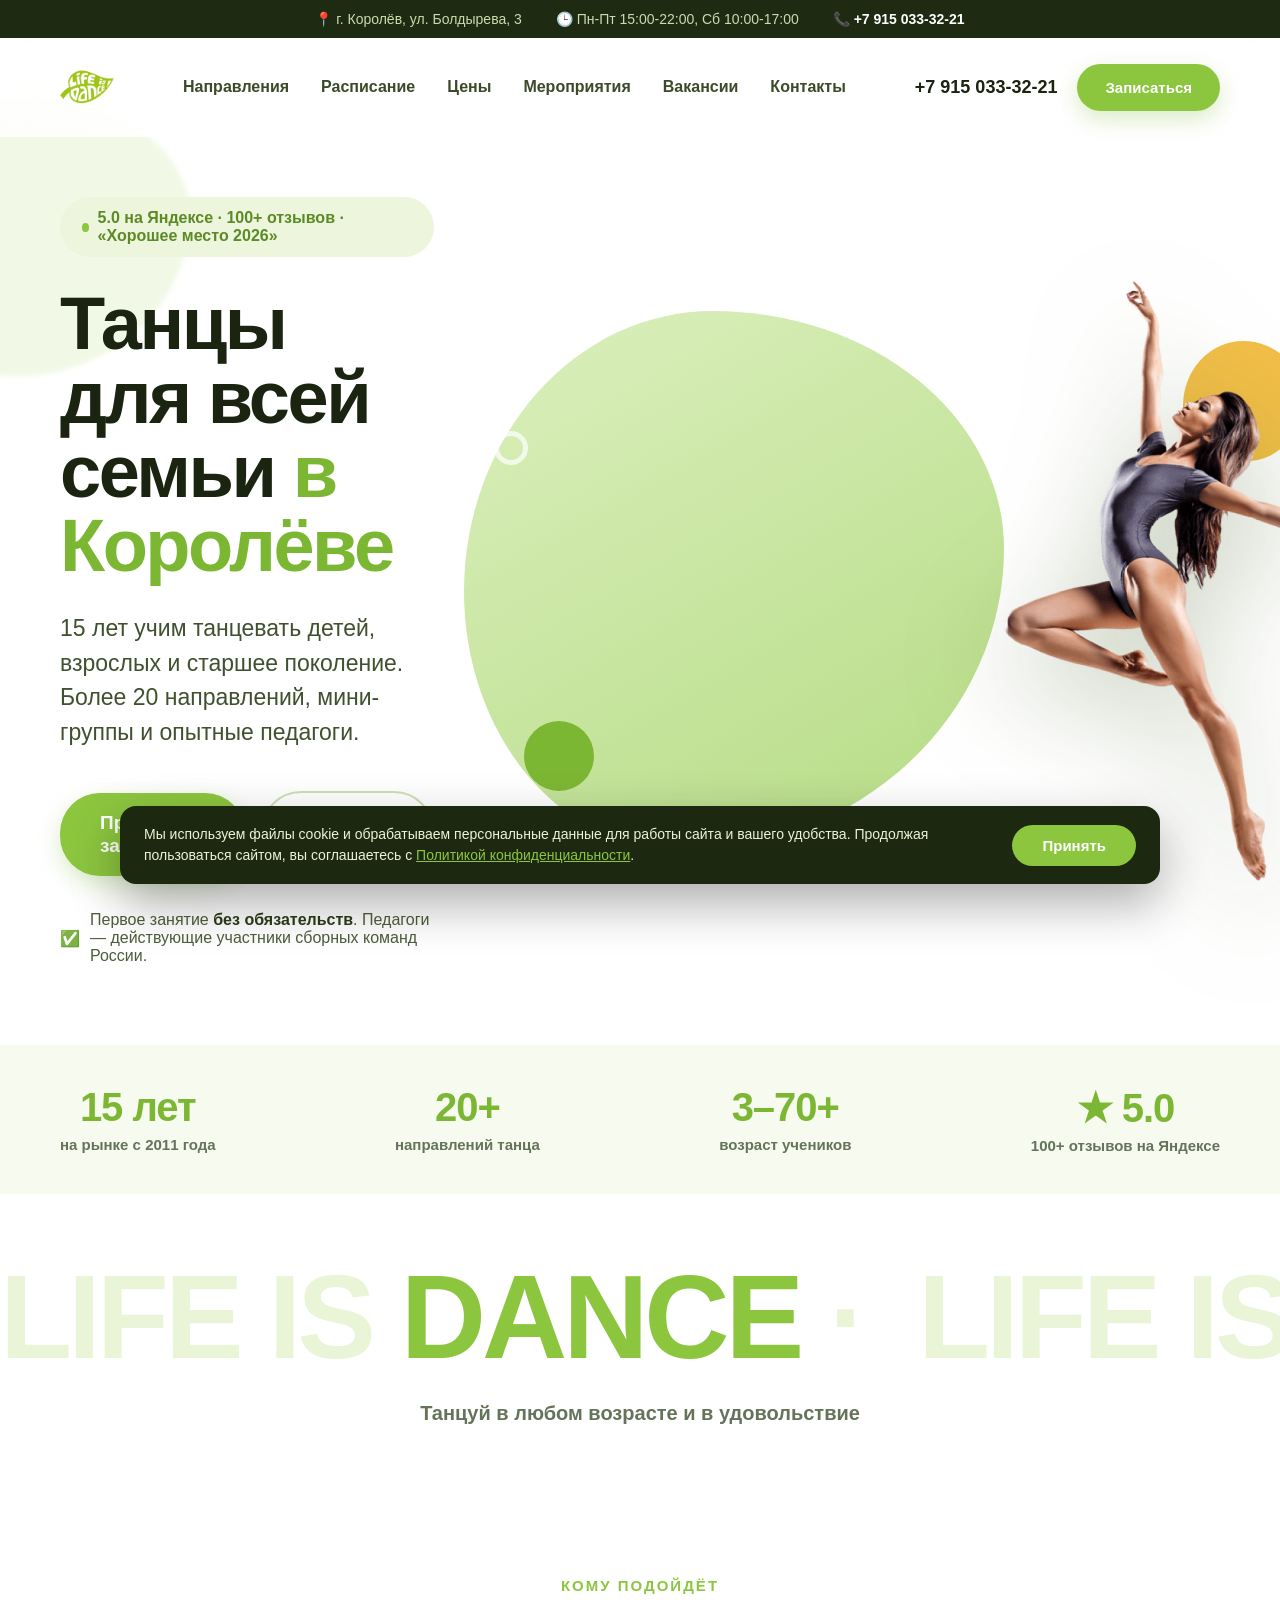
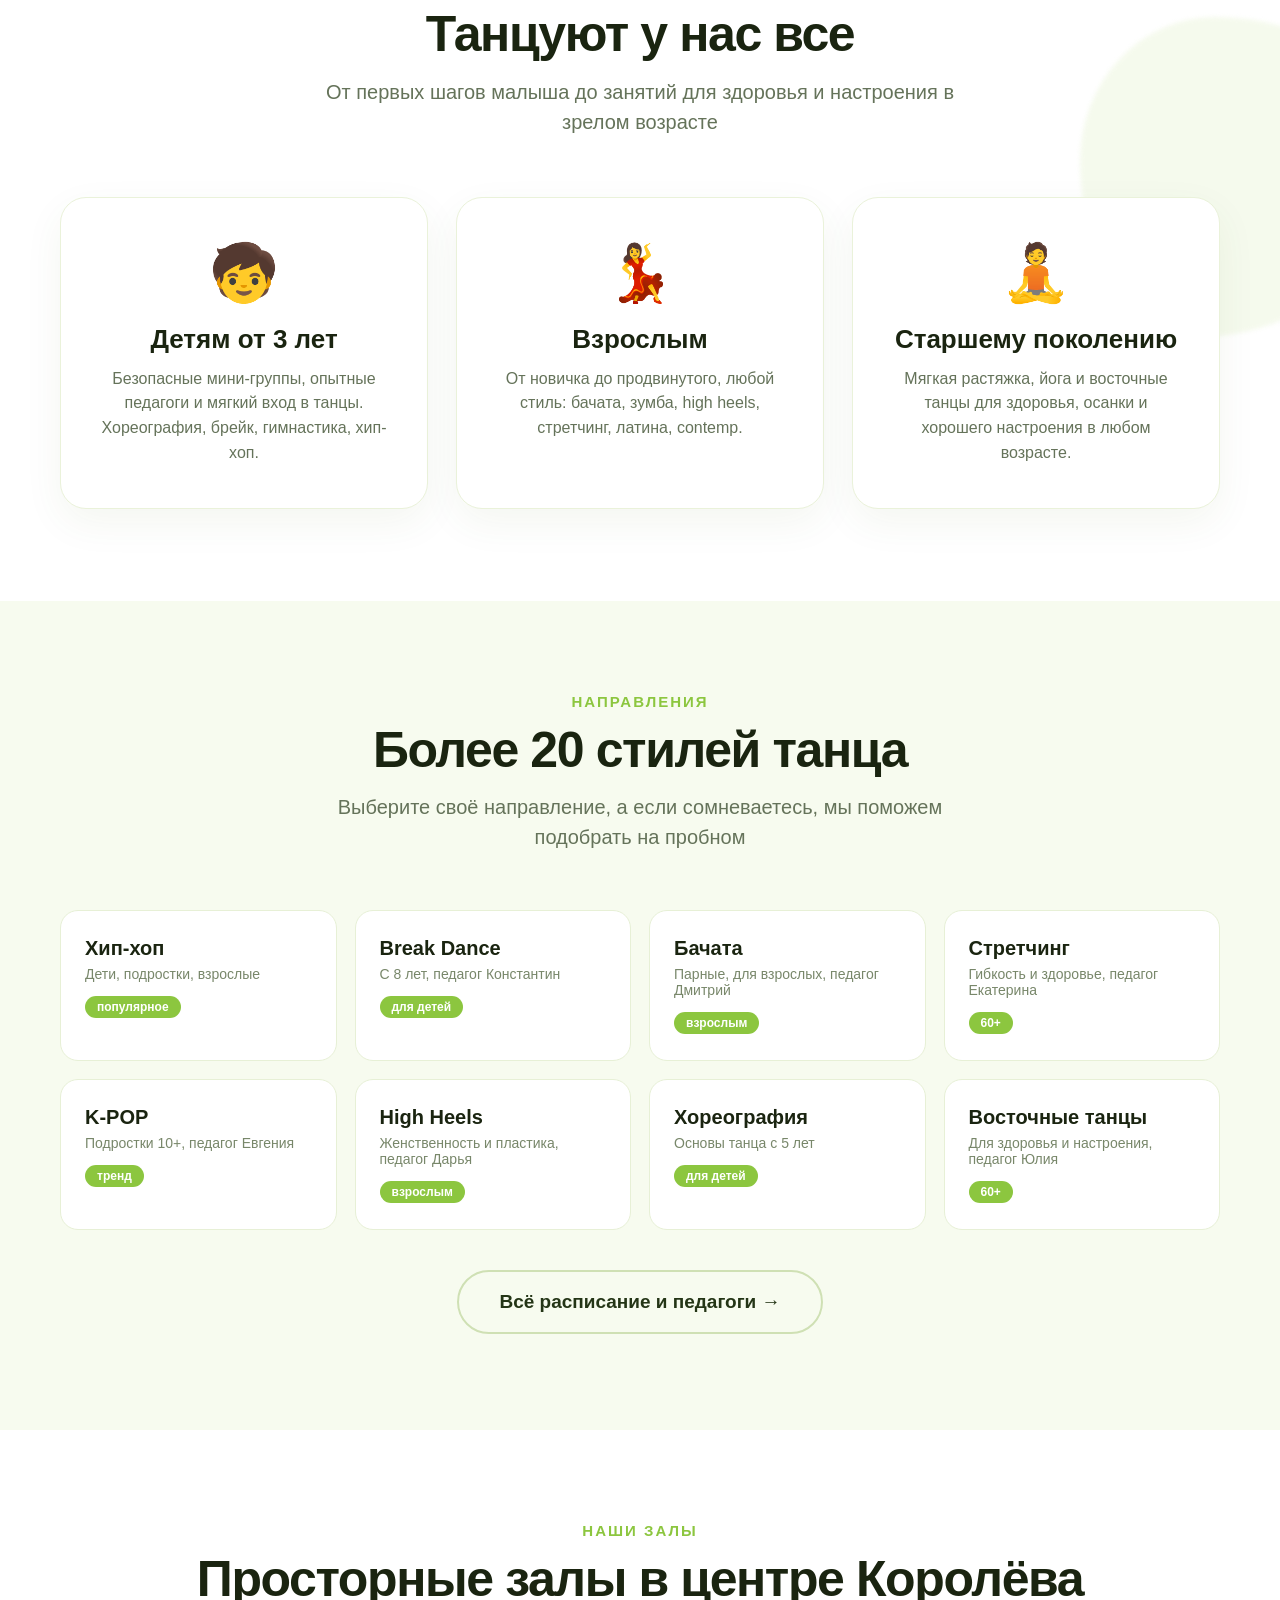
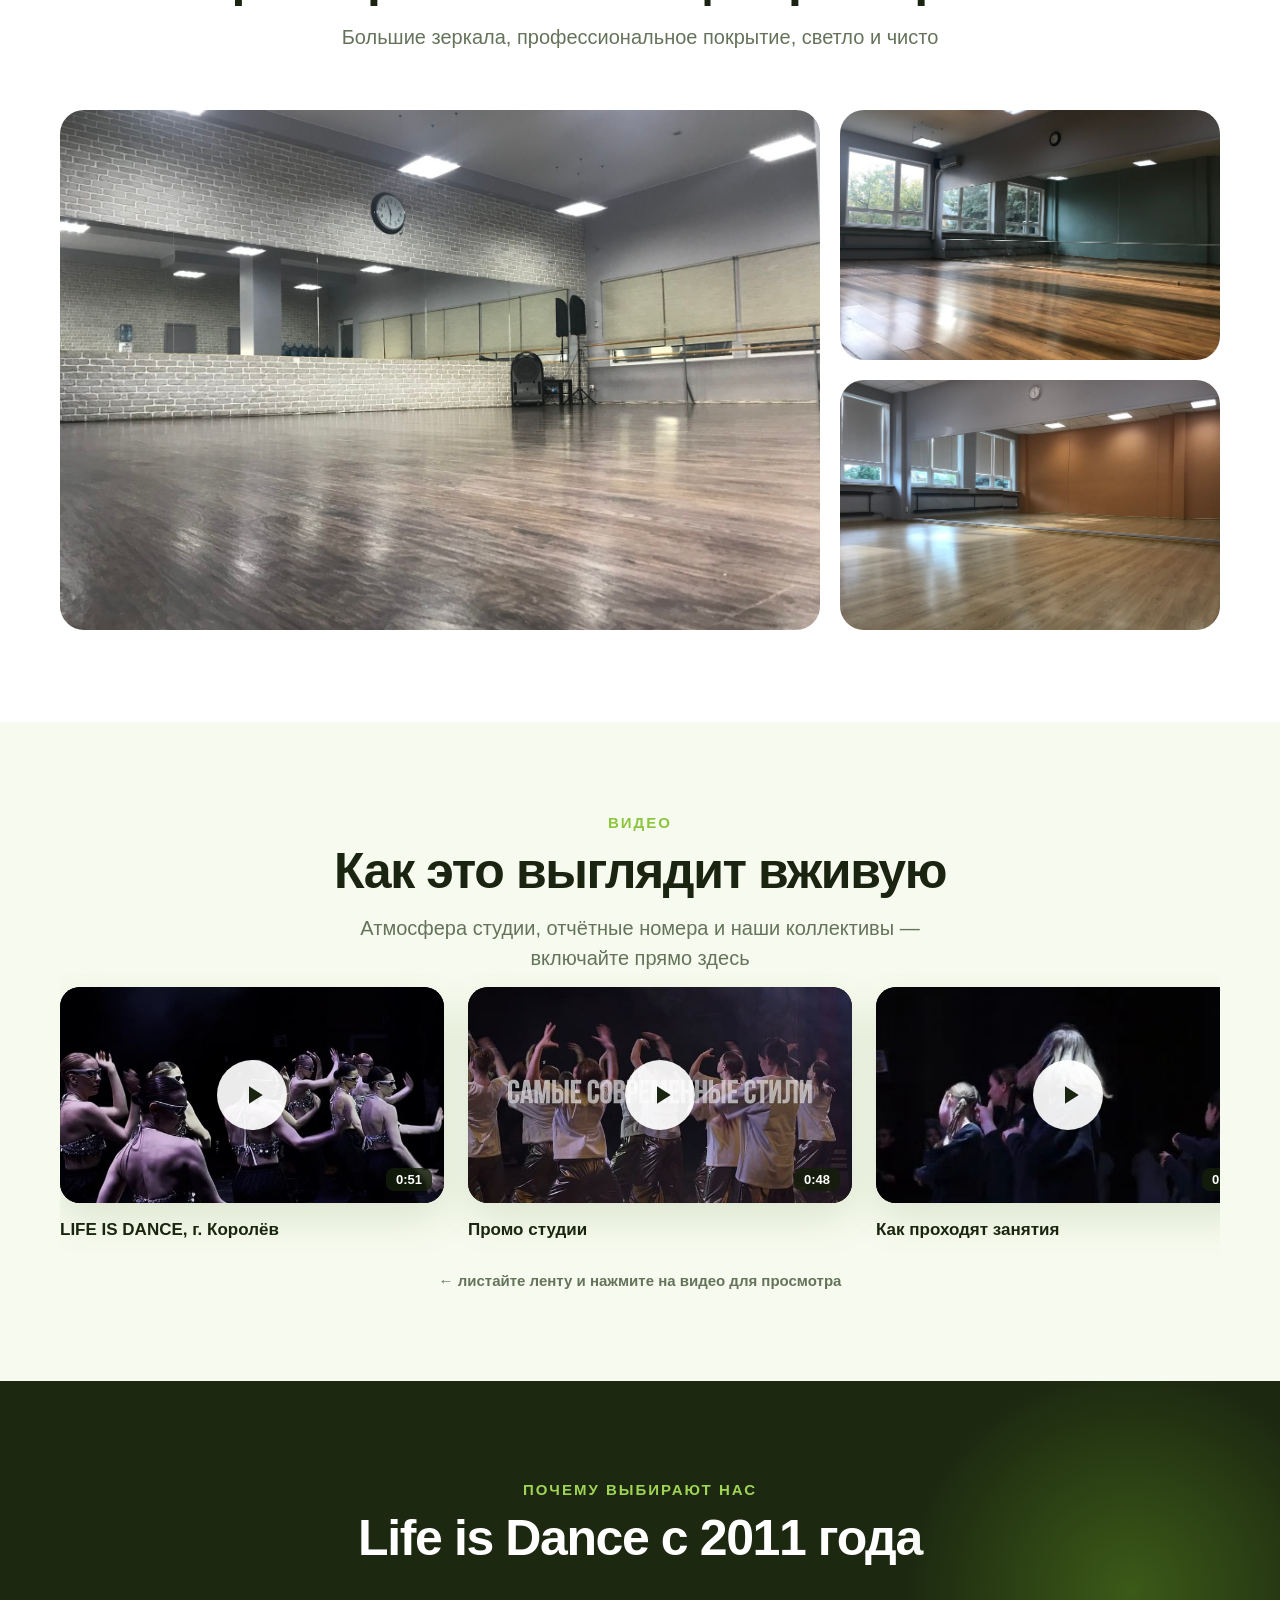
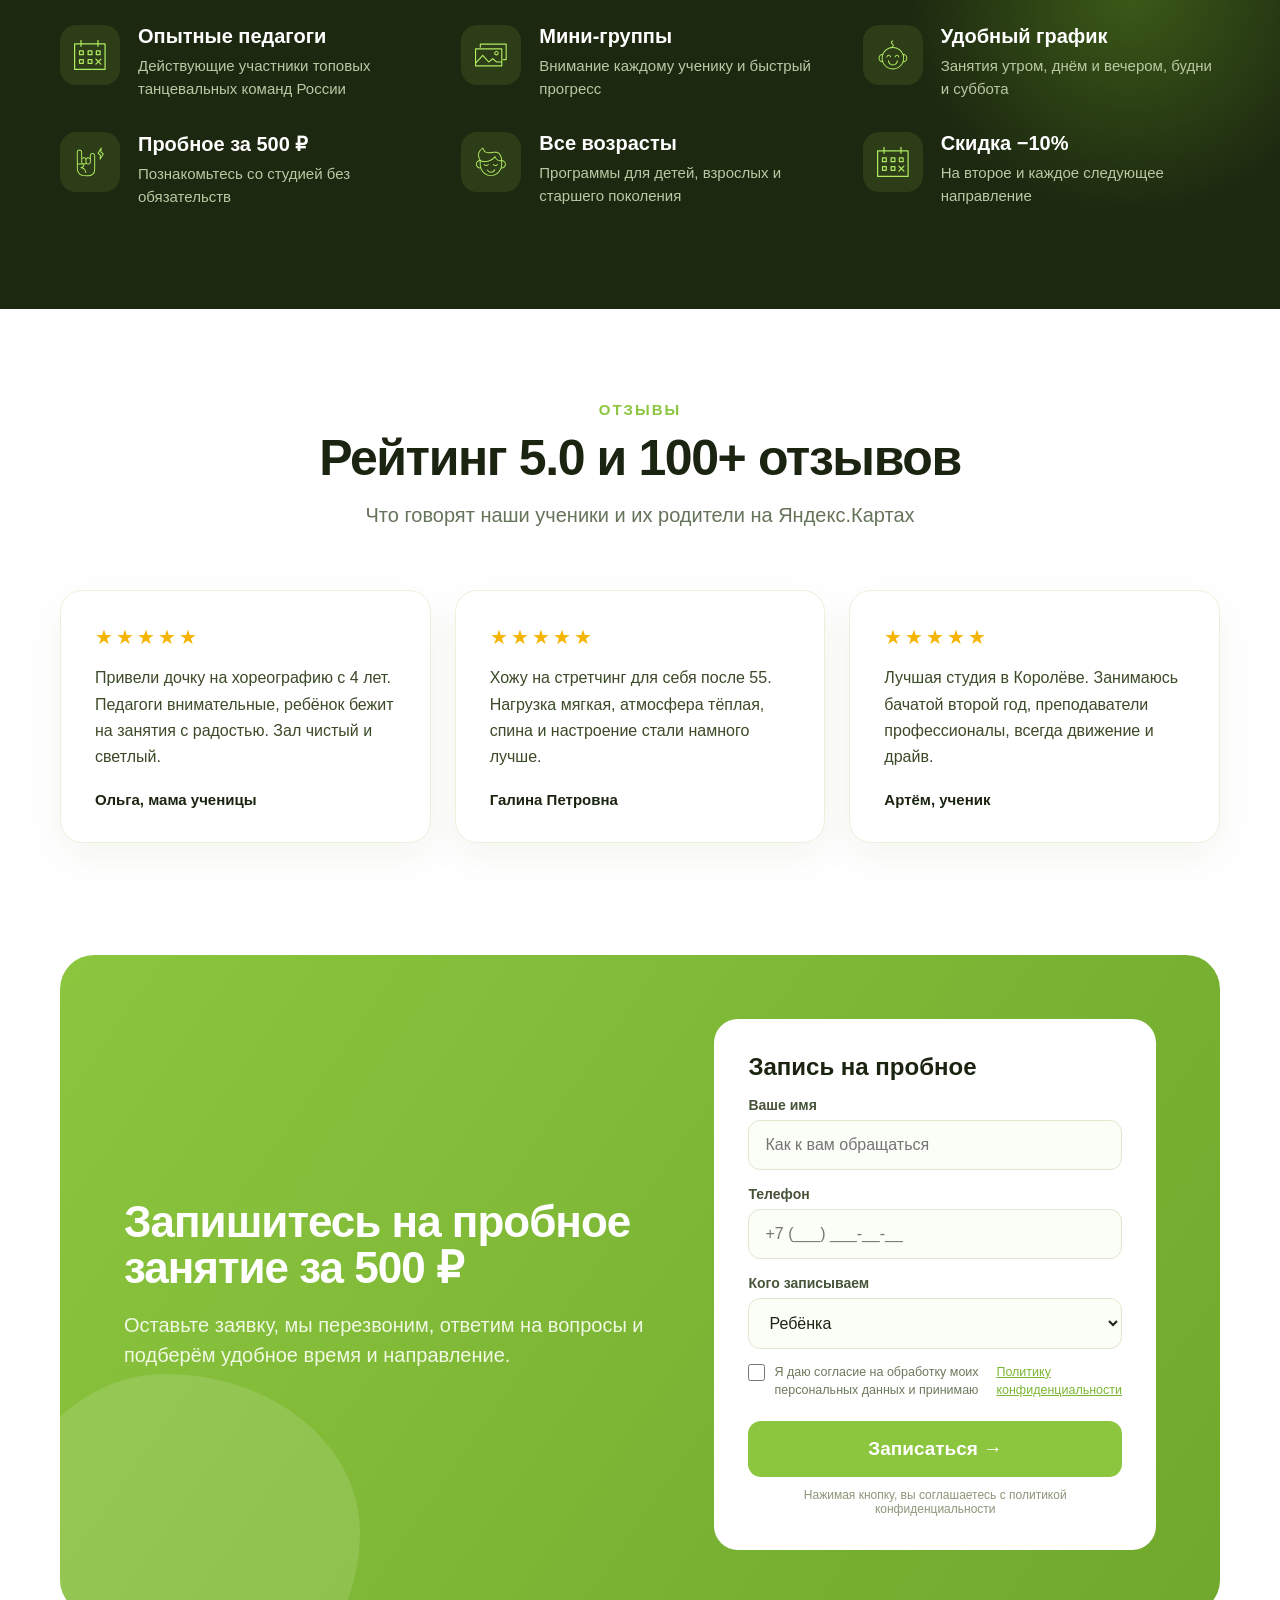
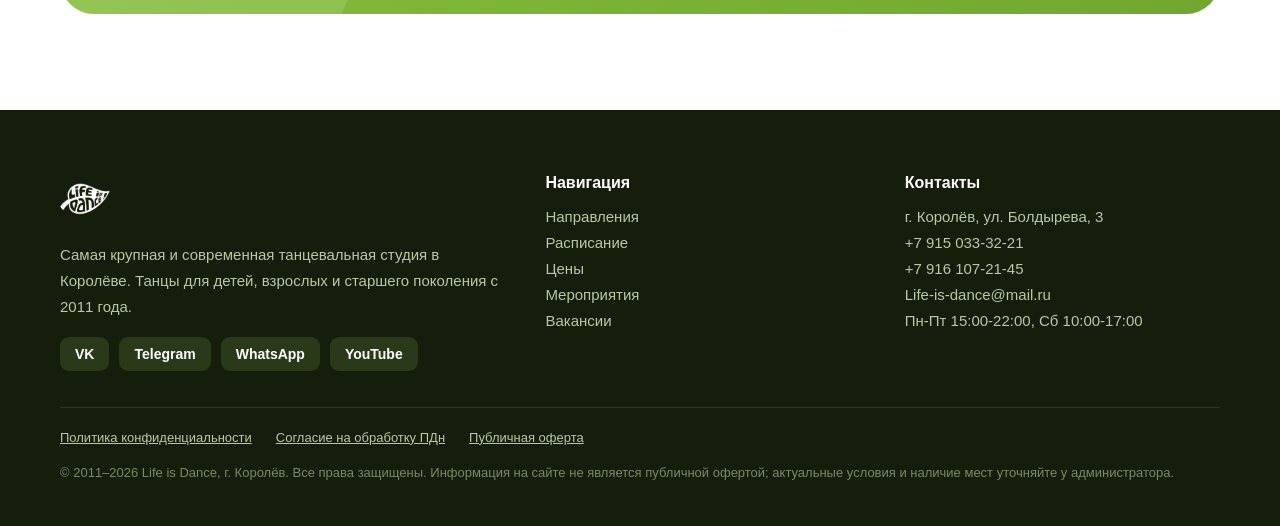
==== commit fc94759e: "Фикс мобильной CTA-формы + страховка от переполнения Co-Authored-By: Claude Opus 4.8 (1M context) <n" ====
--- a/index.html
+++ b/index.html
@@ -118,6 +118,16 @@
   .gal .col img{height:150px}
   .why{grid-template-columns:1fr;gap:22px;margin-top:38px}
   .revs{grid-template-columns:1fr;margin-top:34px}
+  .ctawrap{padding:14px 0 56px}
+  .cta{grid-template-columns:1fr;padding:32px 22px;gap:22px}
+  .cta h2{font-size:27px}
+  .cta p{font-size:16px}
+  .form{padding:24px}
+  .hero>div{min-width:0}
+  .badge{white-space:normal}
+  h1{overflow-wrap:break-word}
+  .hvis{max-width:100%;overflow:hidden}
+  .hvis img{max-width:84%;height:auto}
 }
 @media (max-width:520px){
   .dirs{grid-template-columns:1fr}
--- a/styles.css
+++ b/styles.css
@@ -8,7 +8,8 @@
   --line:#EAF2DA; --yel:#F0B429;
 }
 html{scroll-behavior:smooth}
-body{font-family:-apple-system,'SF Pro Display',Helvetica,Arial,sans-serif;background:#fff;color:var(--ink);width:1440px;overflow-x:hidden;-webkit-font-smoothing:antialiased}
+html{overflow-x:hidden;width:100%}
+body{font-family:-apple-system,'SF Pro Display',Helvetica,Arial,sans-serif;background:#fff;color:var(--ink);width:1440px;max-width:100%;overflow-x:hidden;-webkit-font-smoothing:antialiased}
 img{display:block}
 a{text-decoration:none;color:inherit}
 .wrap{max-width:1320px;margin:0 auto;padding:0 60px;position:relative}
@@ -233,8 +234,8 @@
   header{padding:14px 20px}
   body.scrolled header{padding:12px 20px}
   .burger{display:flex}
-  nav{position:fixed;top:0;right:0;height:100dvh;width:78%;max-width:330px;background:#fff;flex-direction:column;align-items:flex-start;gap:0;padding:84px 26px 26px;box-shadow:-12px 0 44px rgba(0,0,0,.16);transform:translateX(105%);transition:transform .32s cubic-bezier(.2,.7,.2,1);z-index:60;overflow-y:auto}
-  nav.open{transform:translateX(0)}
+  nav{position:fixed;top:0;right:0;height:100dvh;width:78%;max-width:330px;background:#fff;flex-direction:column;align-items:flex-start;gap:0;padding:84px 26px 26px;box-shadow:-12px 0 44px rgba(0,0,0,.16);transform:translateX(100%);visibility:hidden;transition:transform .32s cubic-bezier(.2,.7,.2,1),visibility .32s;z-index:60;overflow-y:auto}
+  nav.open{transform:translateX(0);visibility:visible}
   nav a{font-size:19px;padding:15px 0;width:100%;border-bottom:1px solid #EEF3E5;color:#243516}
   nav a::after{display:none}
   .htop .phone{display:none}
@@ -268,6 +269,10 @@
   .cta h2{font-size:28px!important}
   .cta p{font-size:17px!important}
   .form{padding:26px}
+  .wrap{max-width:100%}
+  .cta>*{min-width:0}
+  .peds>*,.ngrid>*,.events>*,.vgrid>*{min-width:0}
+  img{max-width:100%}
 }
 @media (max-width:520px){
   .peds{grid-template-columns:1fr}
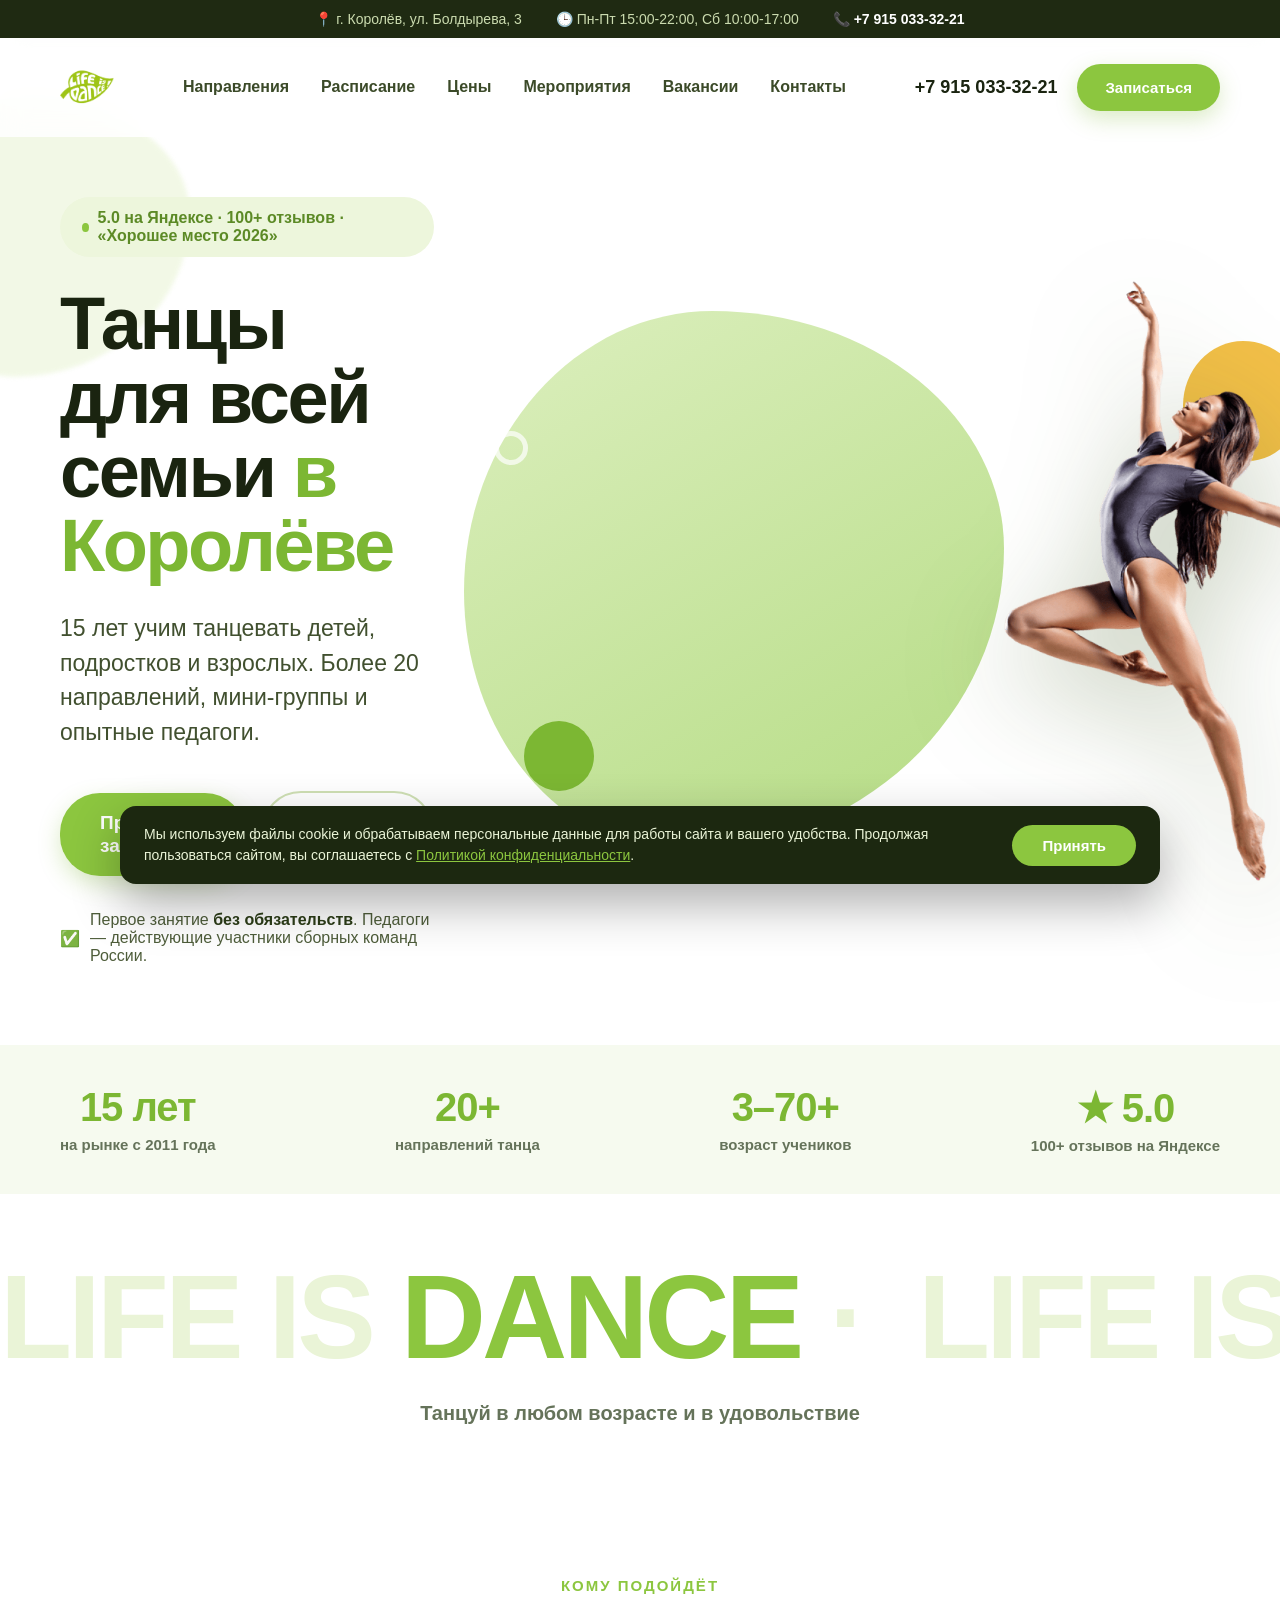
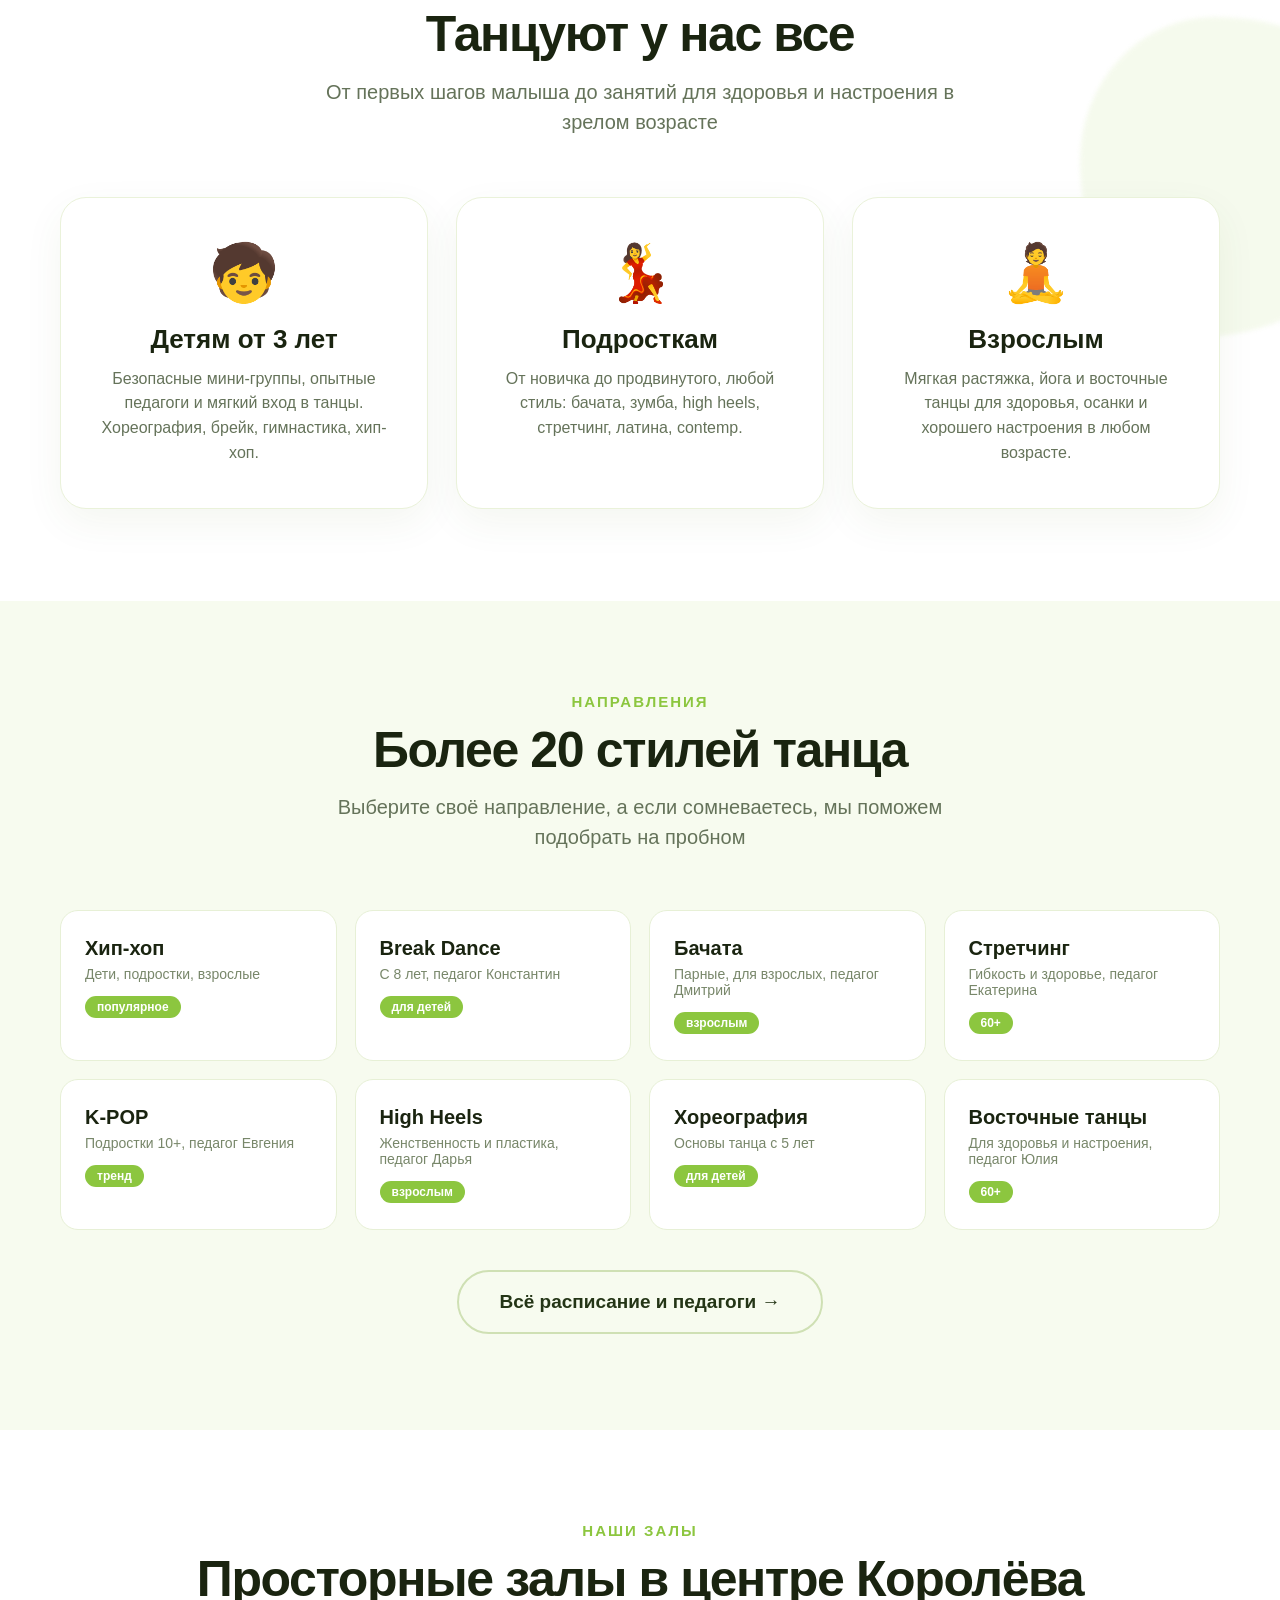
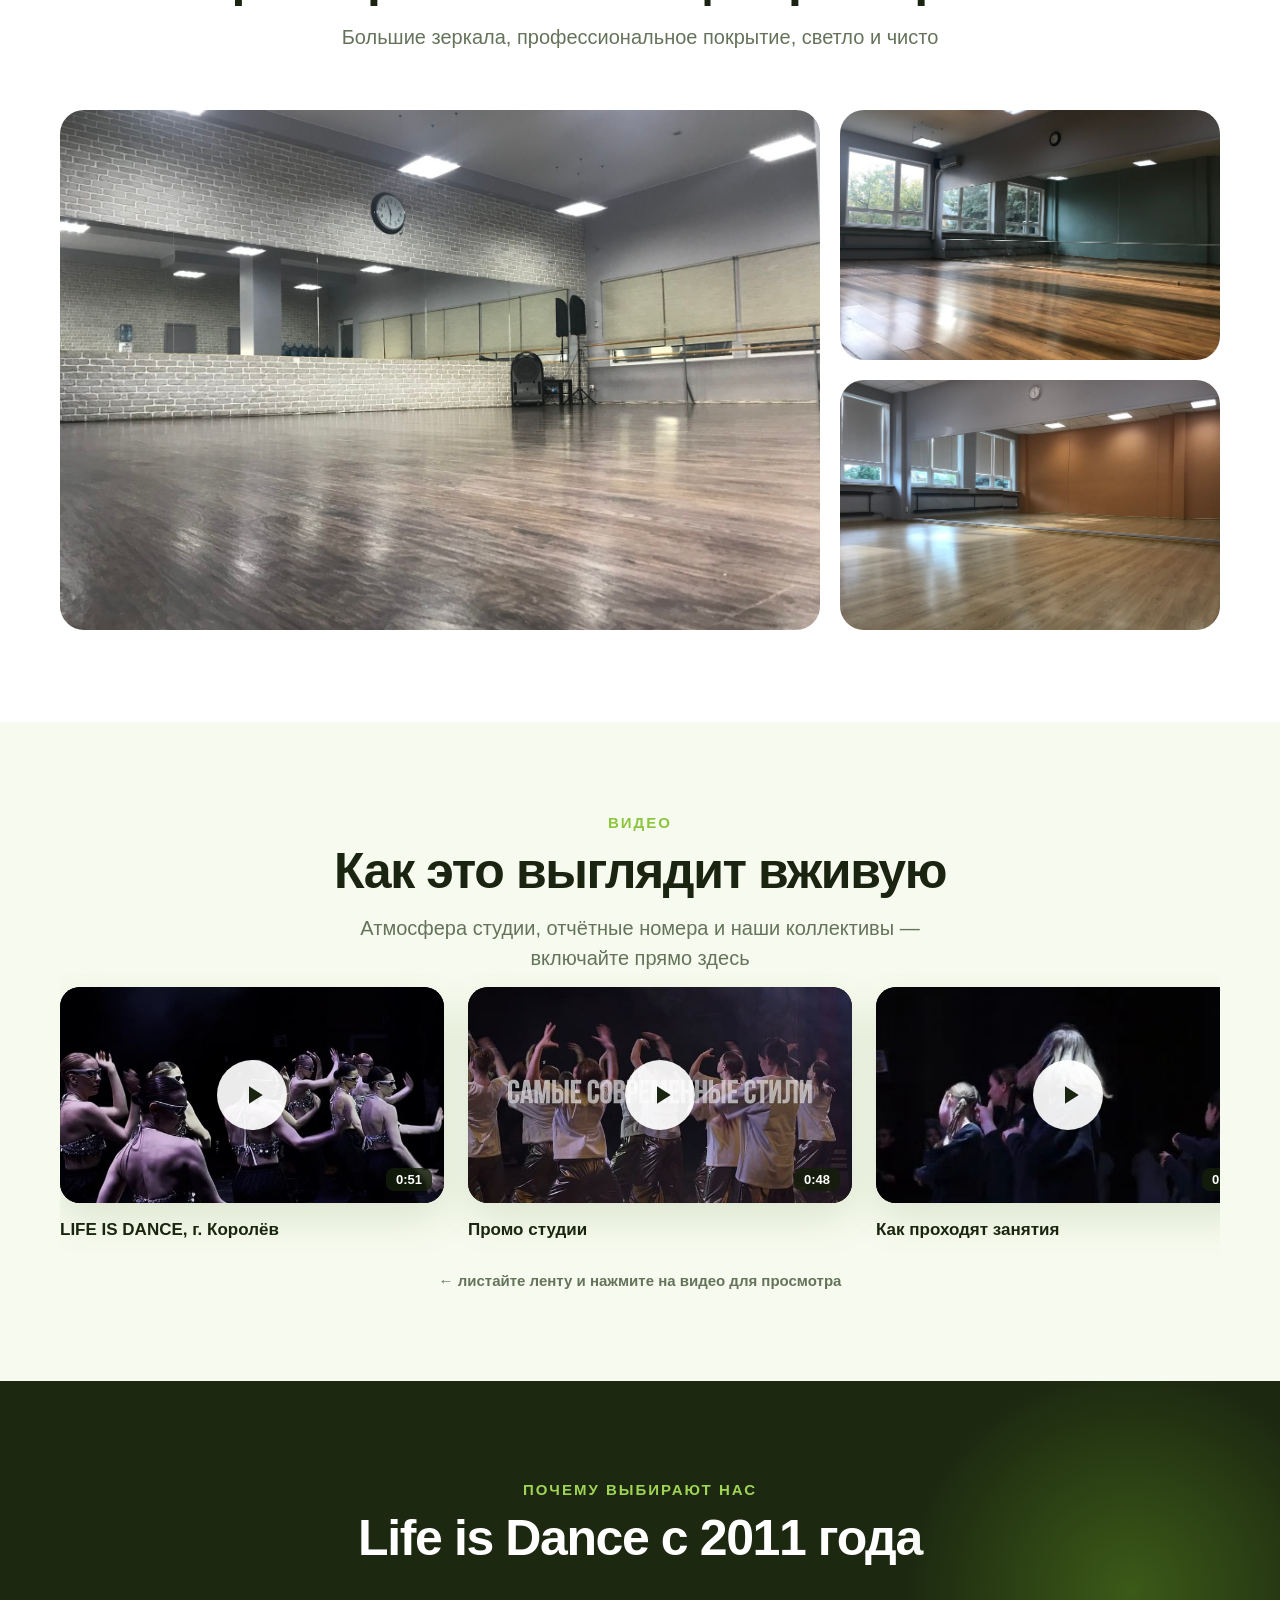
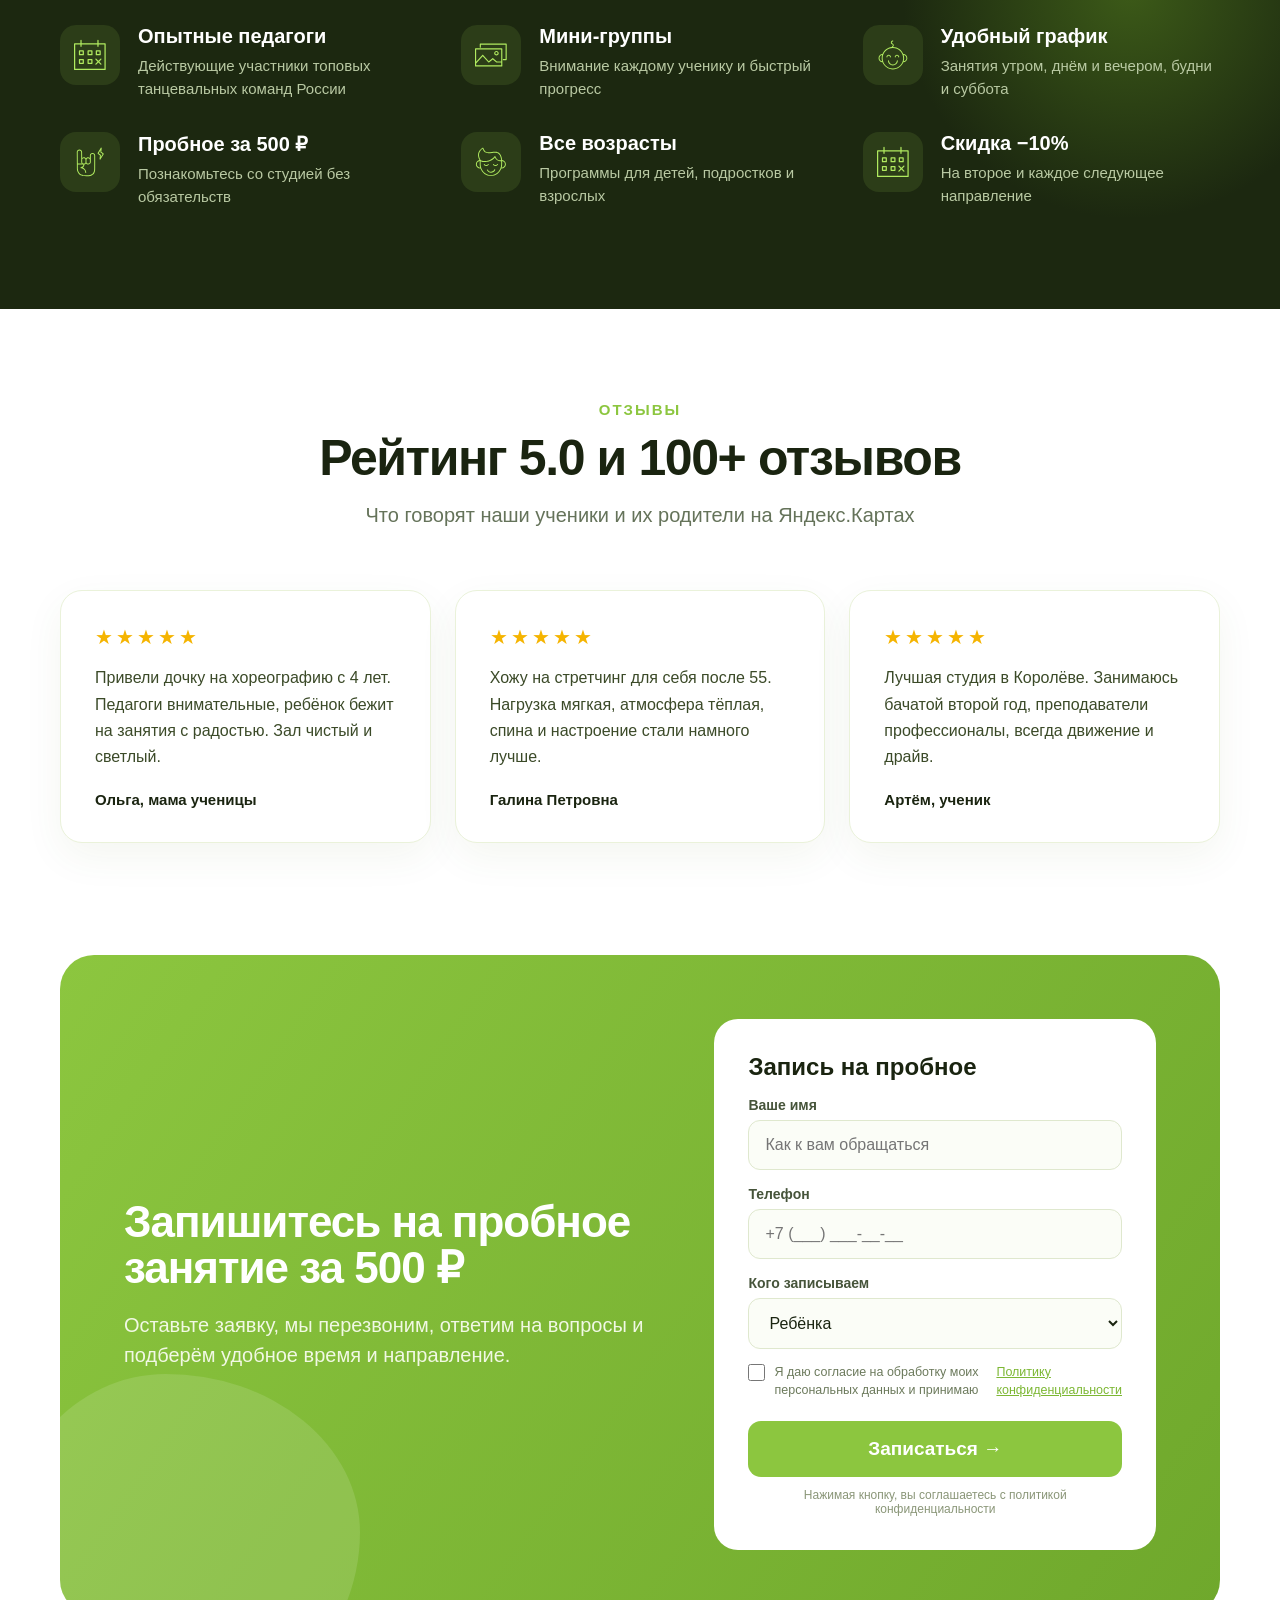
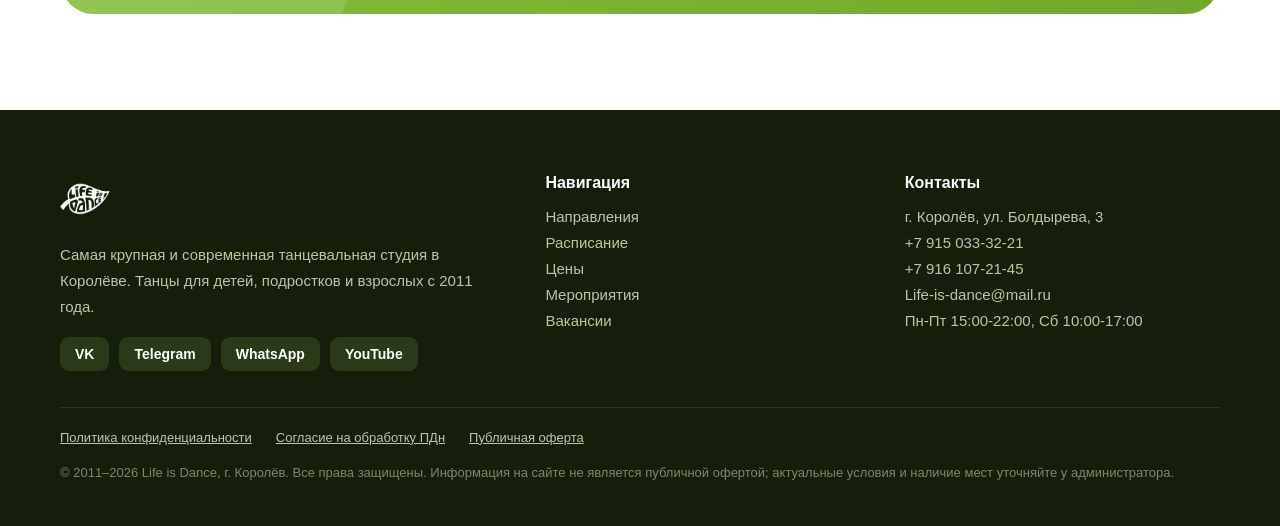
==== commit b3dd6b45: "Аудитории: старшее поколение -> взрослые, взрослые -> подростки Co-Authored-By: Claude Opus 4.8 (1M " ====
--- a/index.html
+++ b/index.html
@@ -162,7 +162,7 @@
     <div>
       <div class="badge rv"><span class="dot"></span>5.0 на Яндексе · 100+ отзывов · «Хорошее место 2026»</div>
       <h1 class="rv">Танцы<br>для всей семьи <span>в Королёве</span></h1>
-      <div class="lead rv">15 лет учим танцевать детей, взрослых и старшее поколение. Более 20 направлений, мини-группы и опытные педагоги.</div>
+      <div class="lead rv">15 лет учим танцевать детей, подростков и взрослых. Более 20 направлений, мини-группы и опытные педагоги.</div>
       <div class="hbtns rv"><a href="#lead" class="btn lg">Пробное за 500 ₽</a><a href="raspisanie.html" class="btn lg out">Расписание →</a></div>
       <div class="reassure rv">✅ <span>Первое занятие <b>без обязательств</b>. Педагоги — действующие участники сборных команд России.</span></div>
     </div>
@@ -194,8 +194,8 @@
   <div class="sub rv">От первых шагов малыша до занятий для здоровья и настроения в зрелом возрасте</div>
   <div class="aud">
     <div class="a rv lift"><div class="em">🧒</div><h3>Детям от 3 лет</h3><p>Безопасные мини-группы, опытные педагоги и мягкий вход в танцы. Хореография, брейк, гимнастика, хип-хоп.</p></div>
-    <div class="a rv lift"><div class="em">💃</div><h3>Взрослым</h3><p>От новичка до продвинутого, любой стиль: бачата, зумба, high heels, стретчинг, латина, contemp.</p></div>
-    <div class="a rv lift"><div class="em">🧘</div><h3>Старшему поколению</h3><p>Мягкая растяжка, йога и восточные танцы для здоровья, осанки и хорошего настроения в любом возрасте.</p></div>
+    <div class="a rv lift"><div class="em">💃</div><h3>Подросткам</h3><p>От новичка до продвинутого, любой стиль: бачата, зумба, high heels, стретчинг, латина, contemp.</p></div>
+    <div class="a rv lift"><div class="em">🧘</div><h3>Взрослым</h3><p>Мягкая растяжка, йога и восточные танцы для здоровья, осанки и хорошего настроения в любом возрасте.</p></div>
   </div>
 </div></section>
 
@@ -243,7 +243,7 @@
     <div class="w rv"><div class="ic"><img src="site_images/icon2.svg"></div><div><h3>Мини-группы</h3><p>Внимание каждому ученику и быстрый прогресс</p></div></div>
     <div class="w rv"><div class="ic"><img src="site_images/icon3.svg"></div><div><h3>Удобный график</h3><p>Занятия утром, днём и вечером, будни и суббота</p></div></div>
     <div class="w rv"><div class="ic"><img src="site_images/icon4.svg"></div><div><h3>Пробное за 500 ₽</h3><p>Познакомьтесь со студией без обязательств</p></div></div>
-    <div class="w rv"><div class="ic"><img src="site_images/icon5.svg"></div><div><h3>Все возрасты</h3><p>Программы для детей, взрослых и старшего поколения</p></div></div>
+    <div class="w rv"><div class="ic"><img src="site_images/icon5.svg"></div><div><h3>Все возрасты</h3><p>Программы для детей, подростков и взрослых</p></div></div>
     <div class="w rv"><div class="ic"><img src="site_images/icon1.svg"></div><div><h3>Скидка −10%</h3><p>На второе и каждое следующее направление</p></div></div>
   </div>
 </div></div>
@@ -288,7 +288,7 @@
 
 <footer id="contacts"><div class="wrap"><div class="fgrid">
   <div><div class="lg"><img src="site_images/logo.png" alt="Life is Dance"></div>
-    <p>Самая крупная и современная танцевальная студия в Королёве. Танцы для детей, взрослых и старшего поколения с 2011 года.</p>
+    <p>Самая крупная и современная танцевальная студия в Королёве. Танцы для детей, подростков и взрослых с 2011 года.</p>
     <div class="soc"><span>VK</span><span>Telegram</span><span>WhatsApp</span><span>YouTube</span></div>
   </div>
   <div><h4>Навигация</h4>
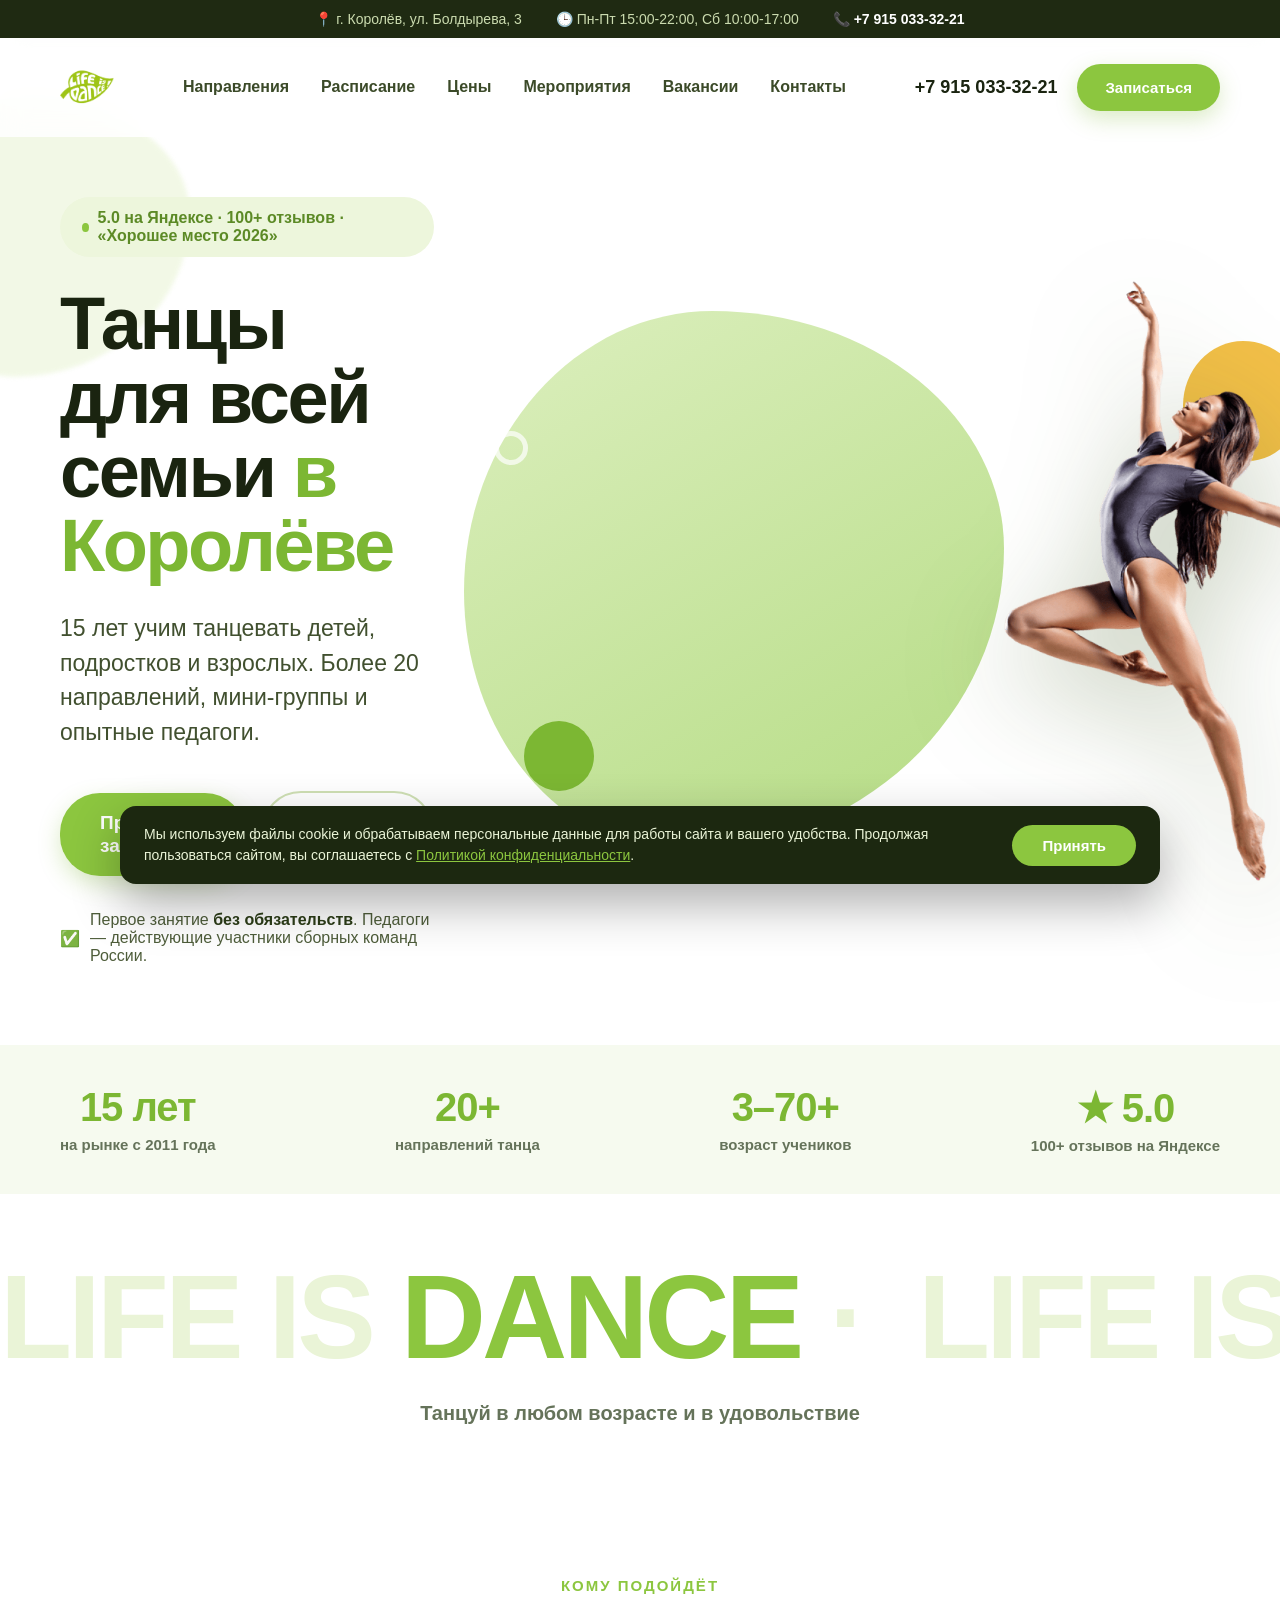
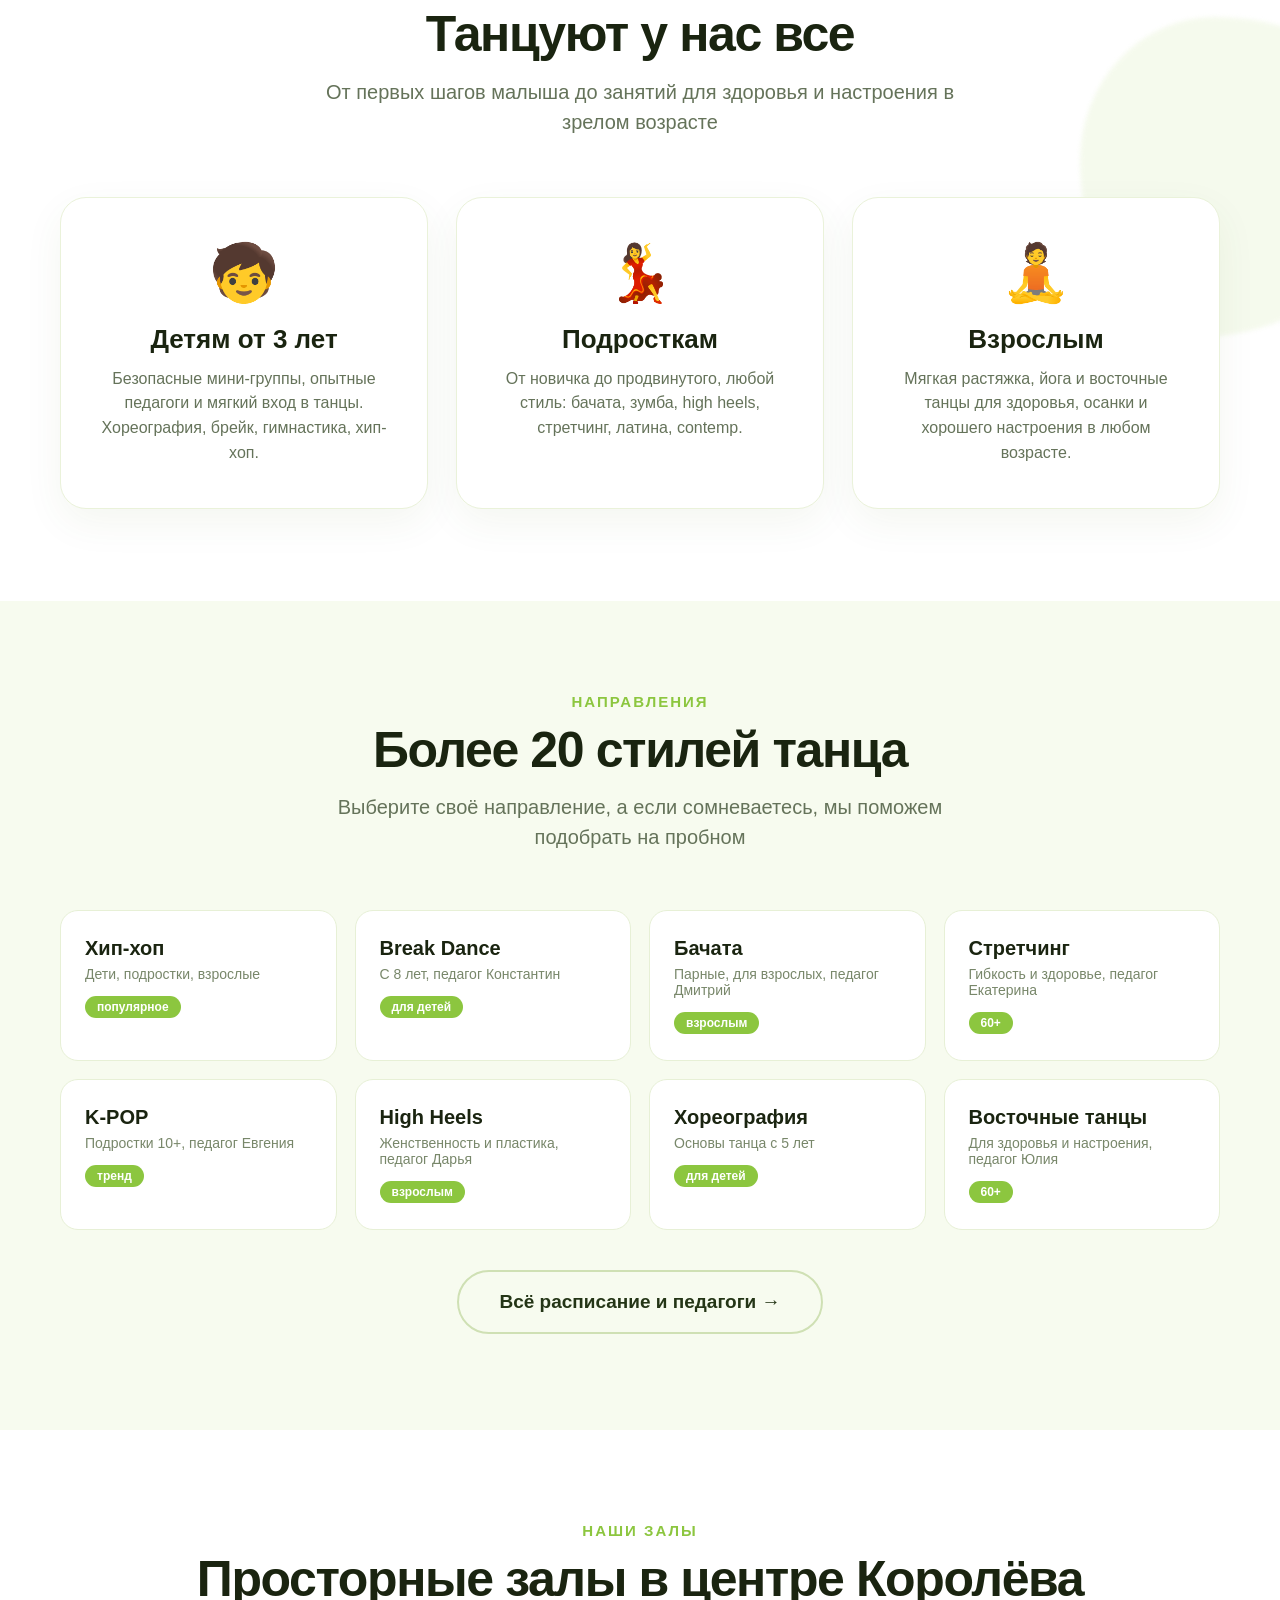
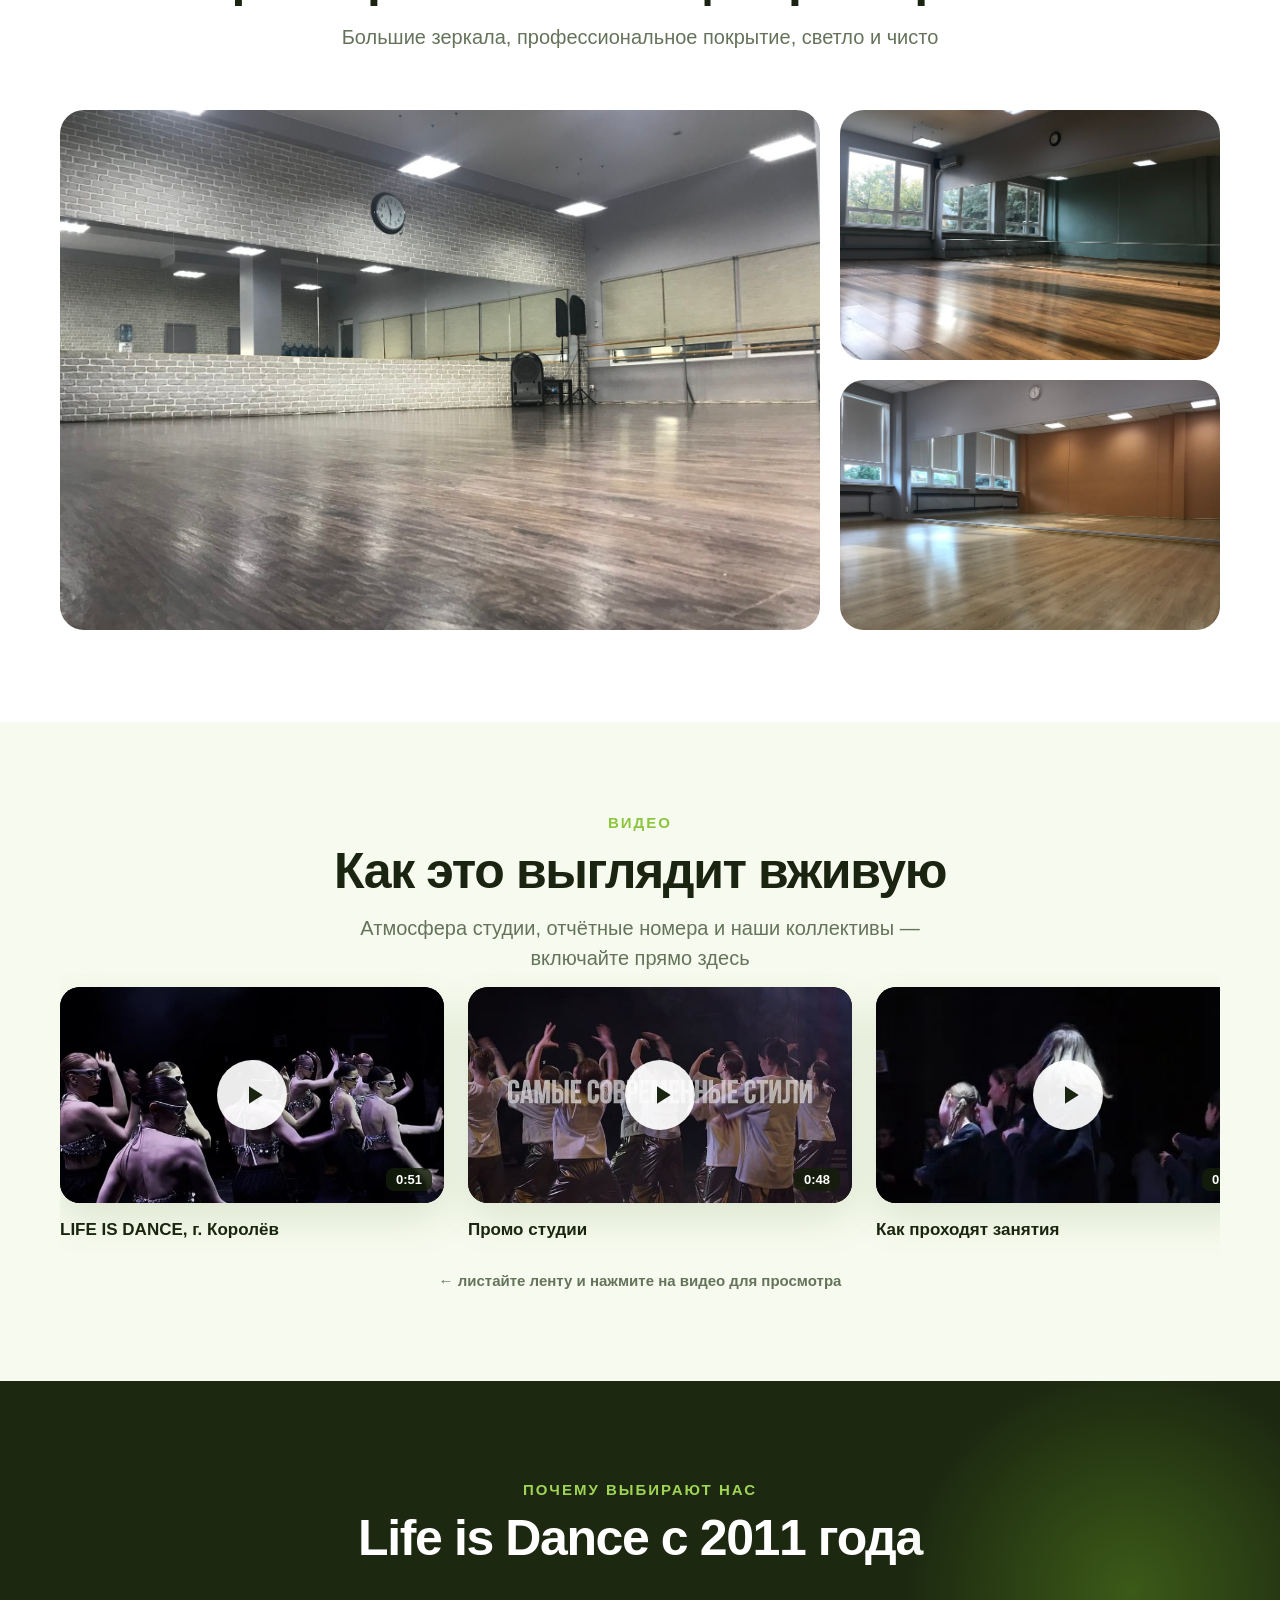
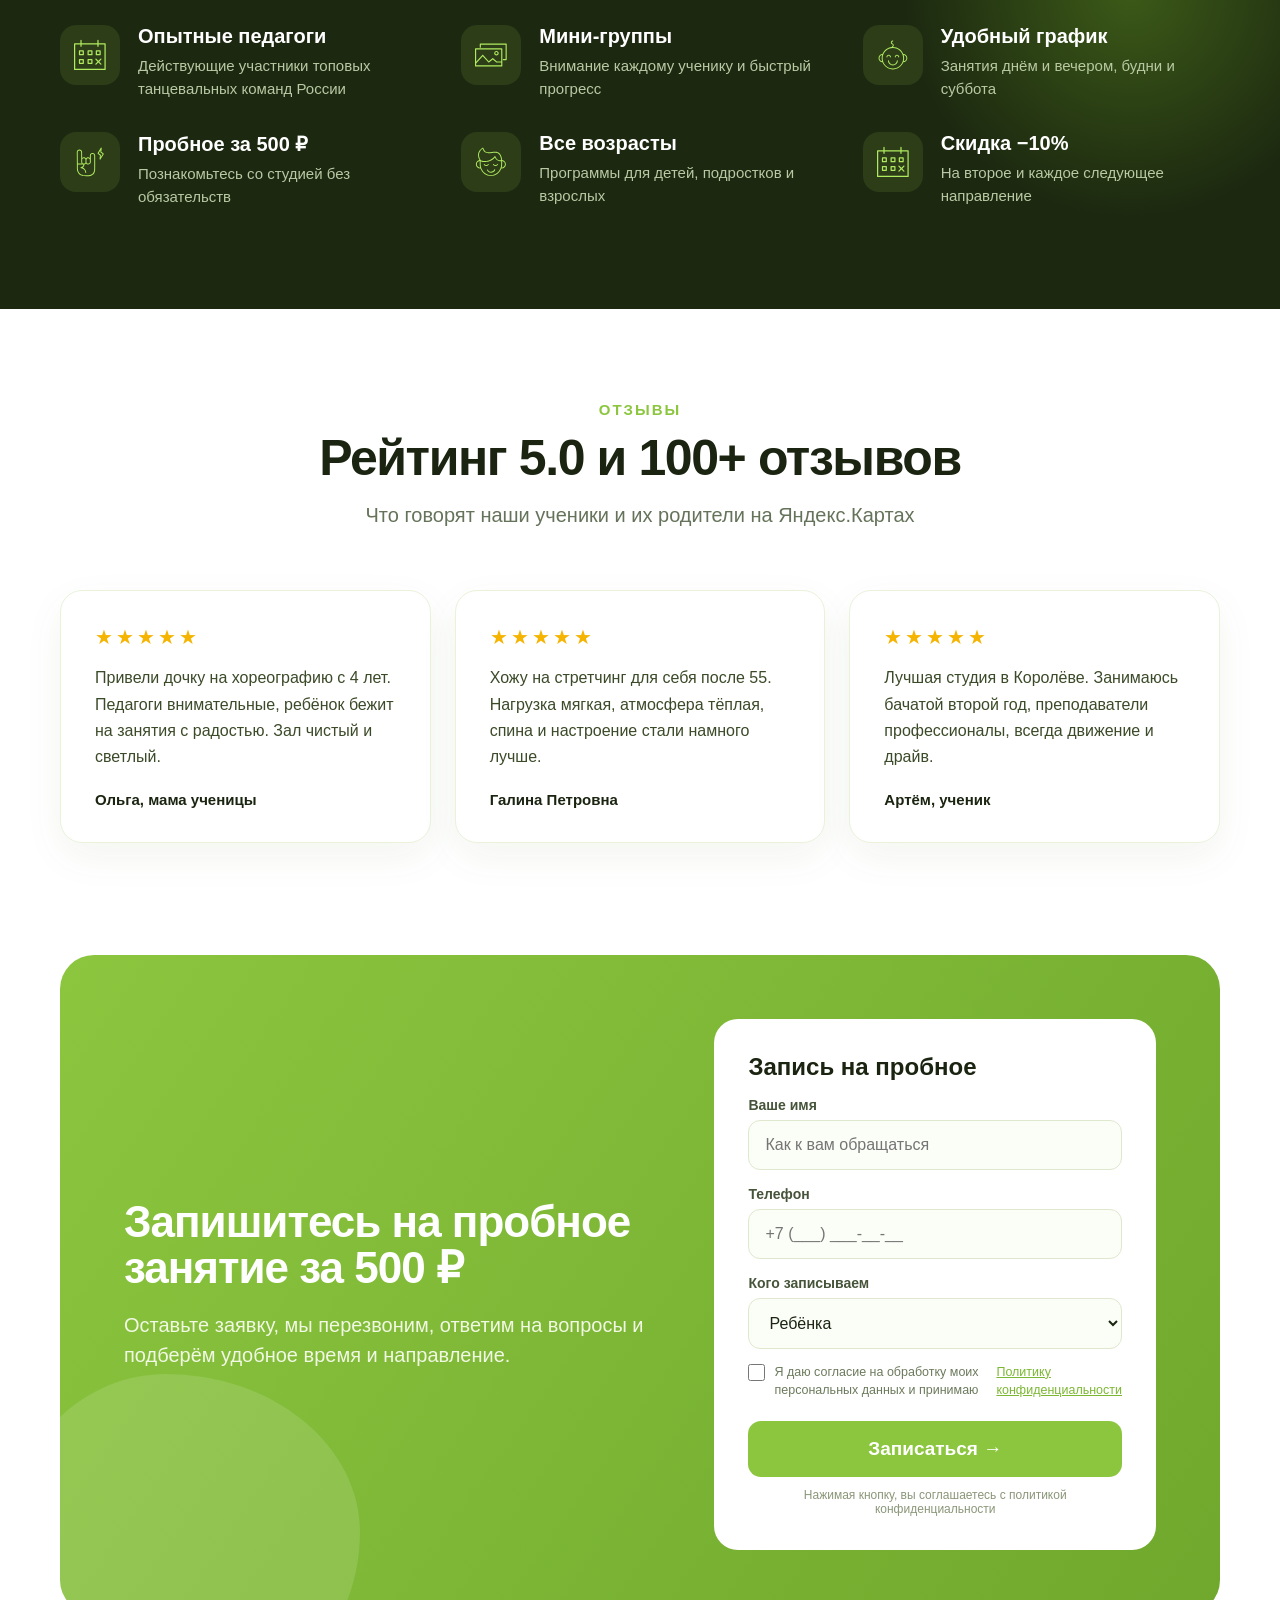
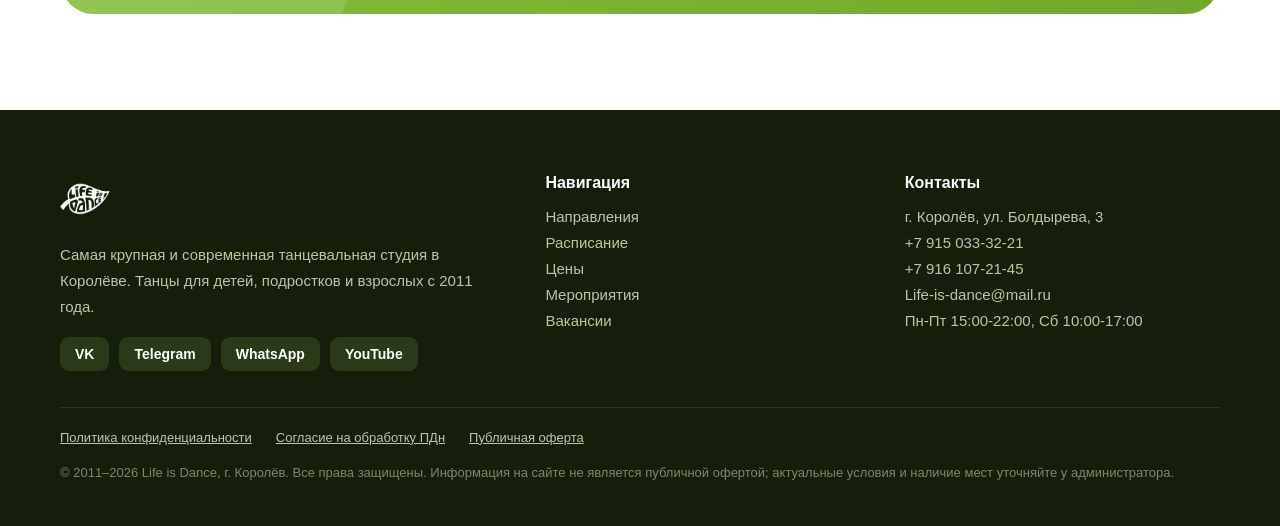
==== commit 7857e258: "Убрано упоминание утренних занятий Co-Authored-By: Claude Opus 4.8 (1M context) <noreply@anthropic.c" ====
--- a/index.html
+++ b/index.html
@@ -241,7 +241,7 @@
   <div class="why">
     <div class="w rv"><div class="ic"><img src="site_images/icon1.svg"></div><div><h3>Опытные педагоги</h3><p>Действующие участники топовых танцевальных команд России</p></div></div>
     <div class="w rv"><div class="ic"><img src="site_images/icon2.svg"></div><div><h3>Мини-группы</h3><p>Внимание каждому ученику и быстрый прогресс</p></div></div>
-    <div class="w rv"><div class="ic"><img src="site_images/icon3.svg"></div><div><h3>Удобный график</h3><p>Занятия утром, днём и вечером, будни и суббота</p></div></div>
+    <div class="w rv"><div class="ic"><img src="site_images/icon3.svg"></div><div><h3>Удобный график</h3><p>Занятия днём и вечером, будни и суббота</p></div></div>
     <div class="w rv"><div class="ic"><img src="site_images/icon4.svg"></div><div><h3>Пробное за 500 ₽</h3><p>Познакомьтесь со студией без обязательств</p></div></div>
     <div class="w rv"><div class="ic"><img src="site_images/icon5.svg"></div><div><h3>Все возрасты</h3><p>Программы для детей, подростков и взрослых</p></div></div>
     <div class="w rv"><div class="ic"><img src="site_images/icon1.svg"></div><div><h3>Скидка −10%</h3><p>На второе и каждое следующее направление</p></div></div>
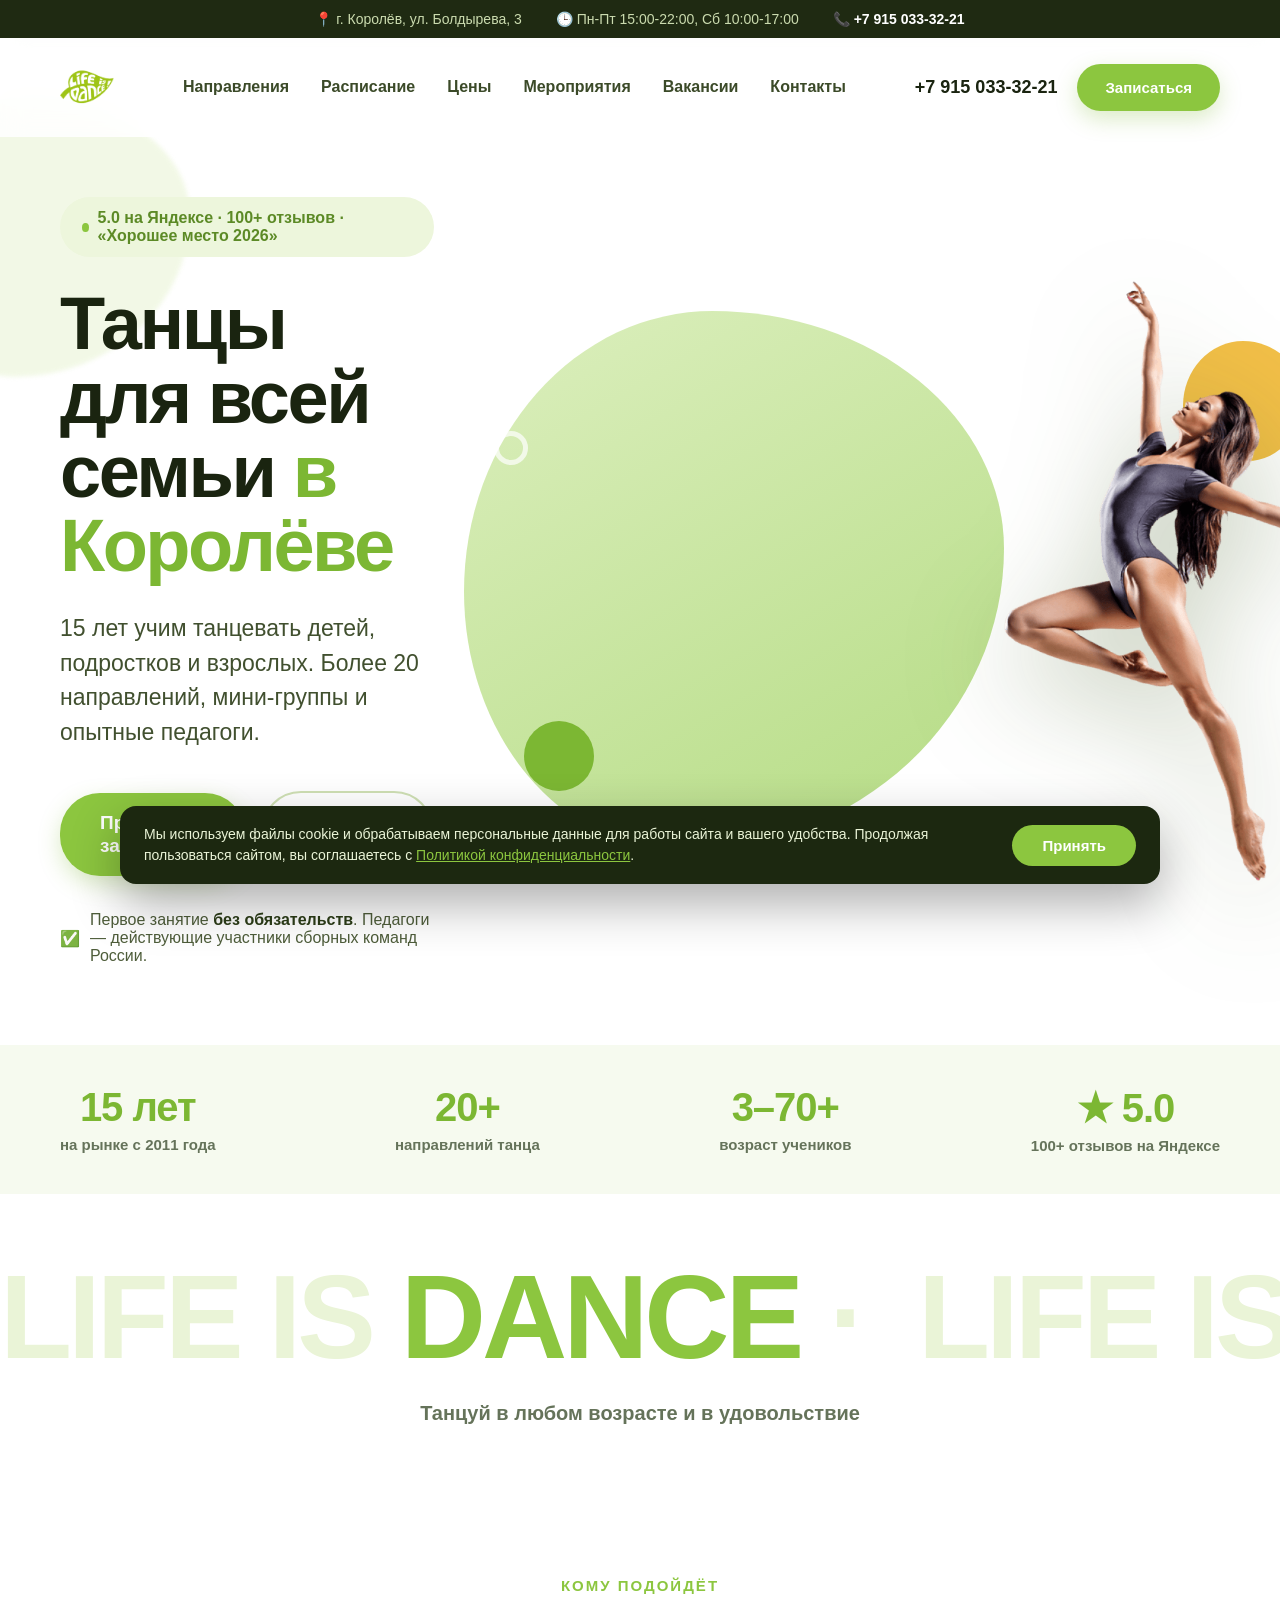
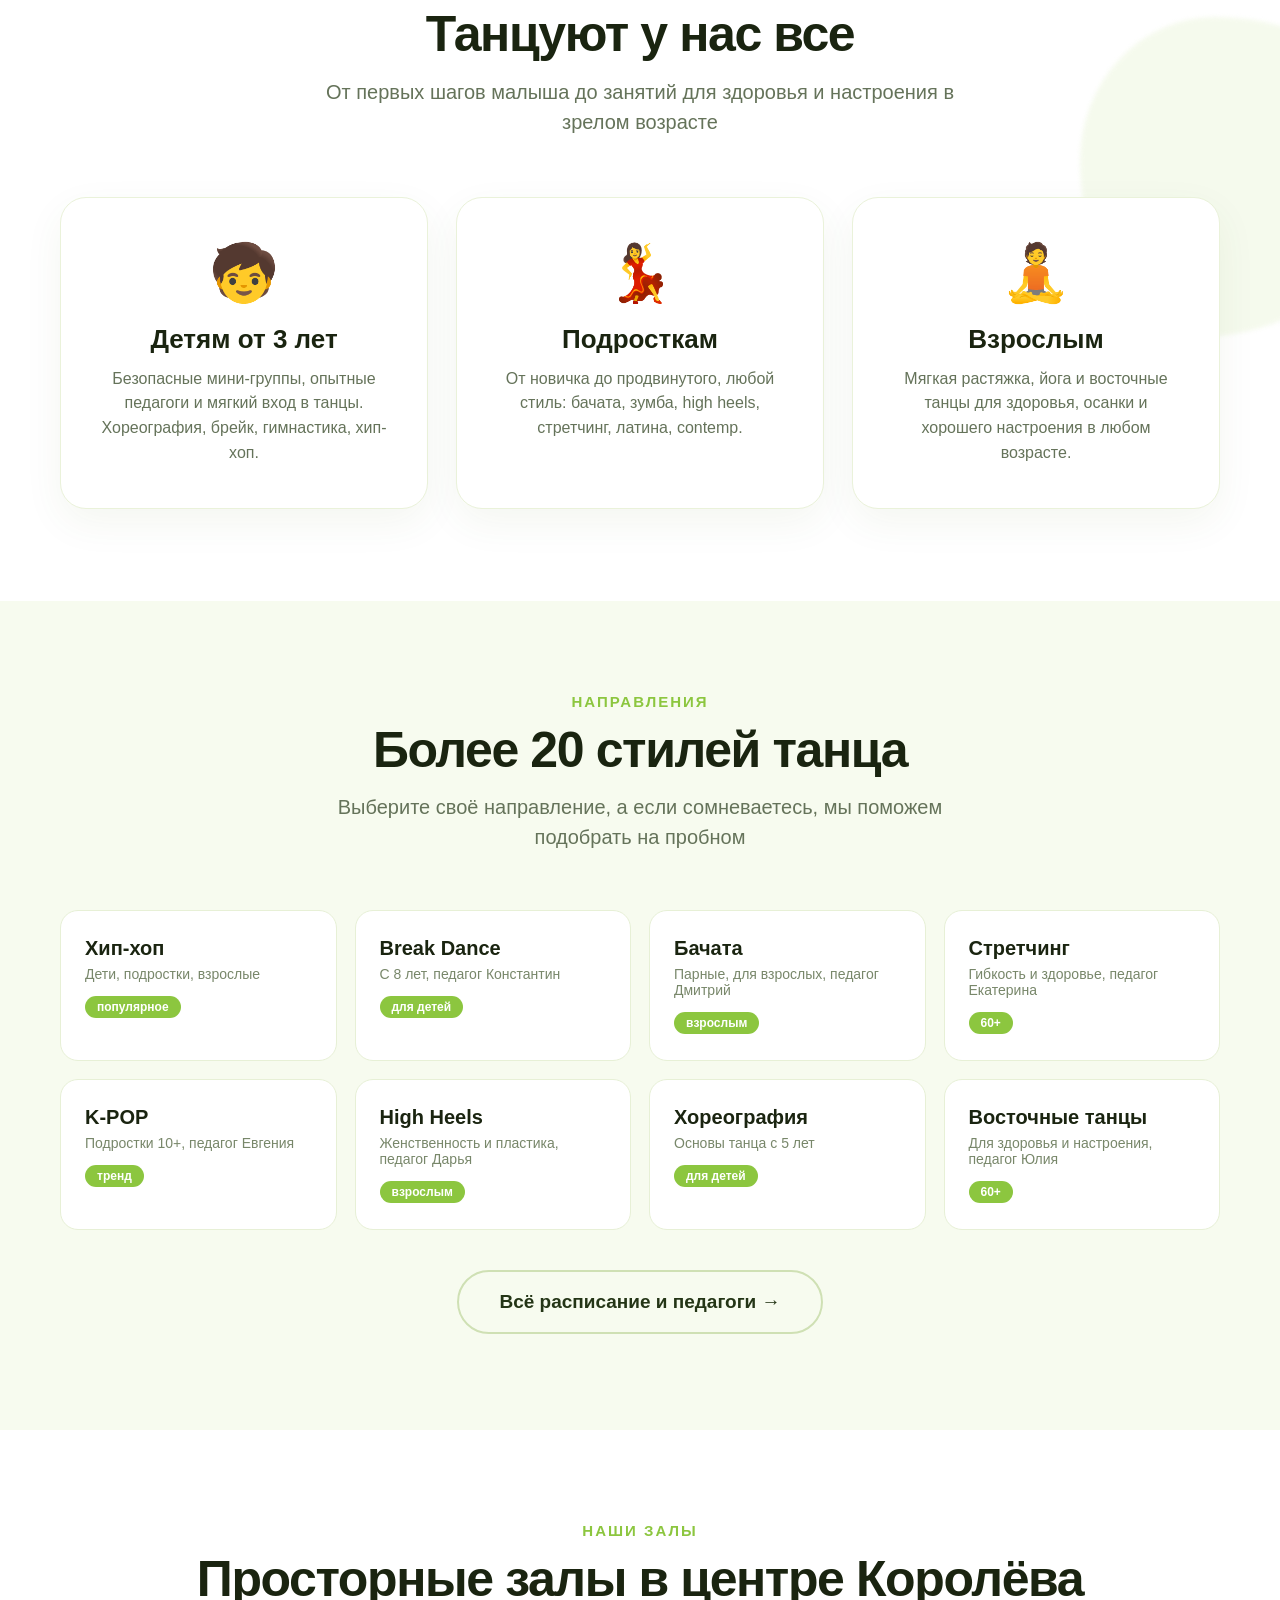
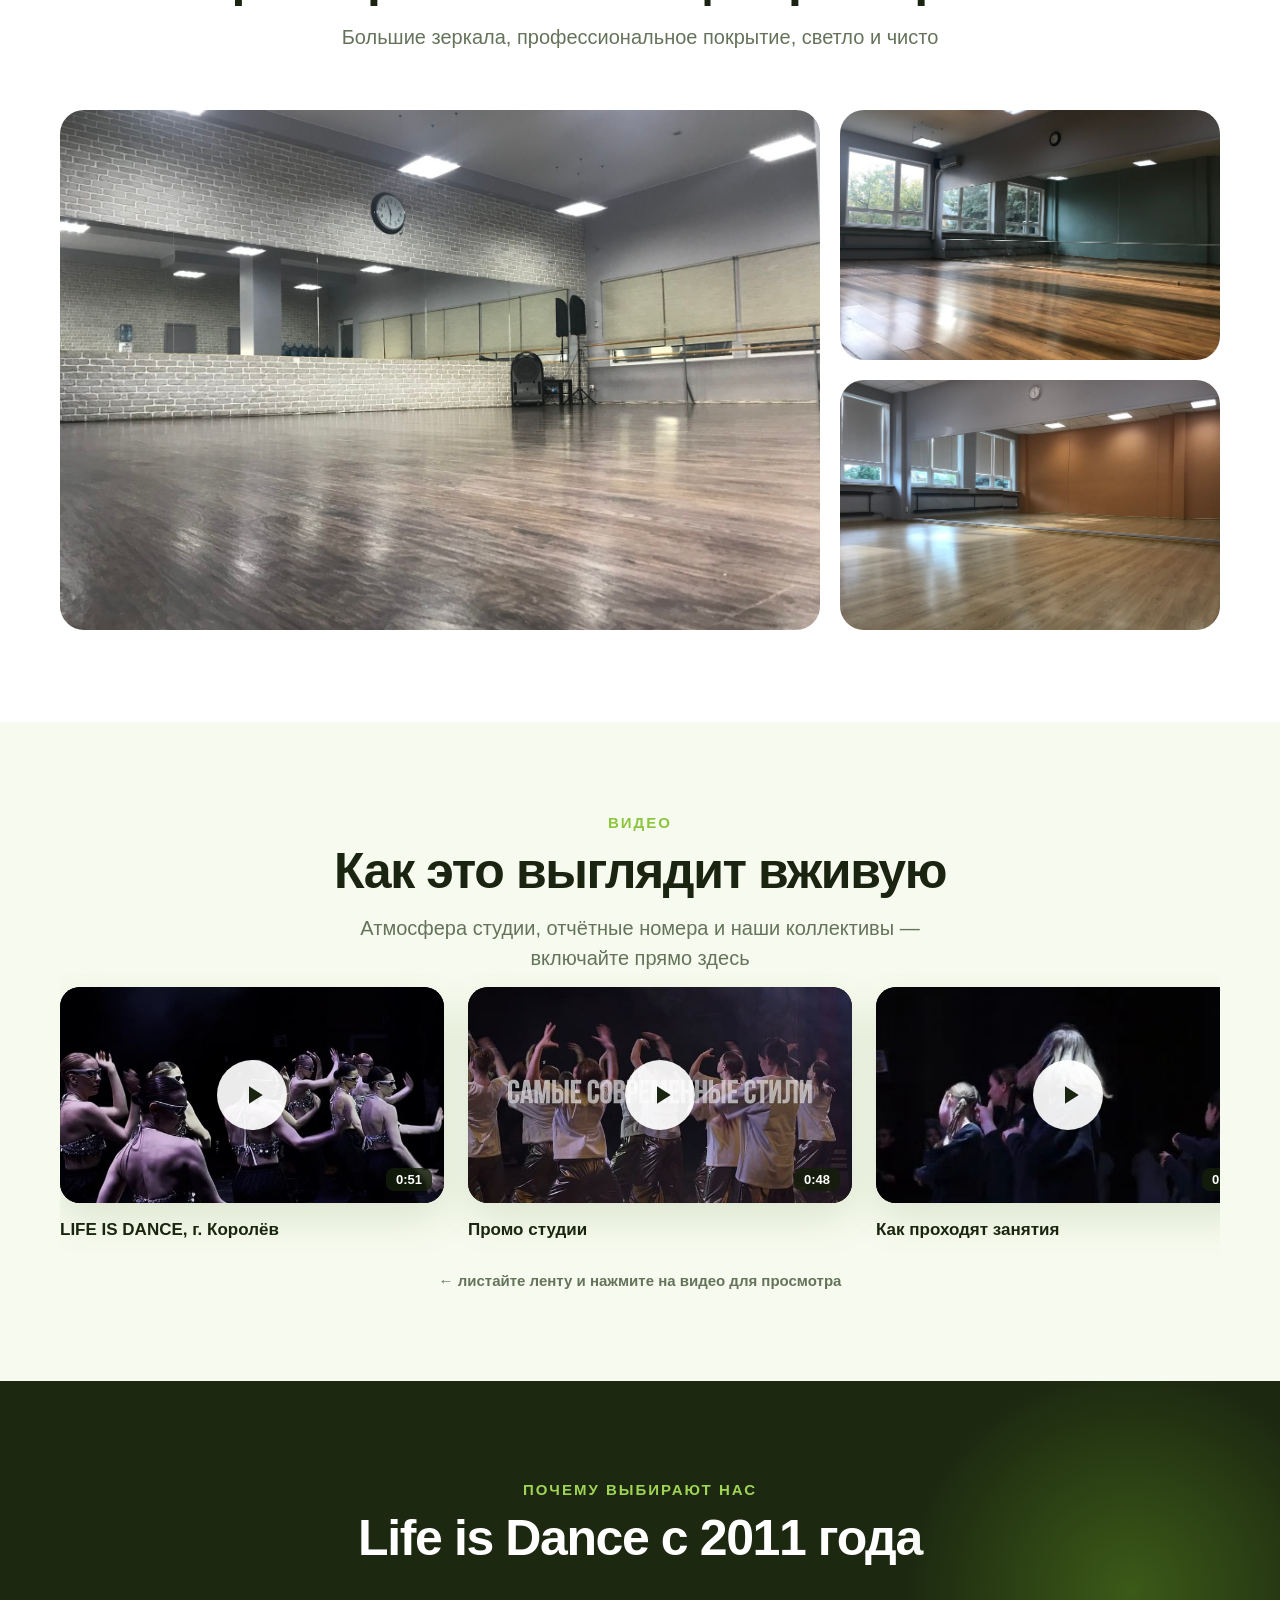
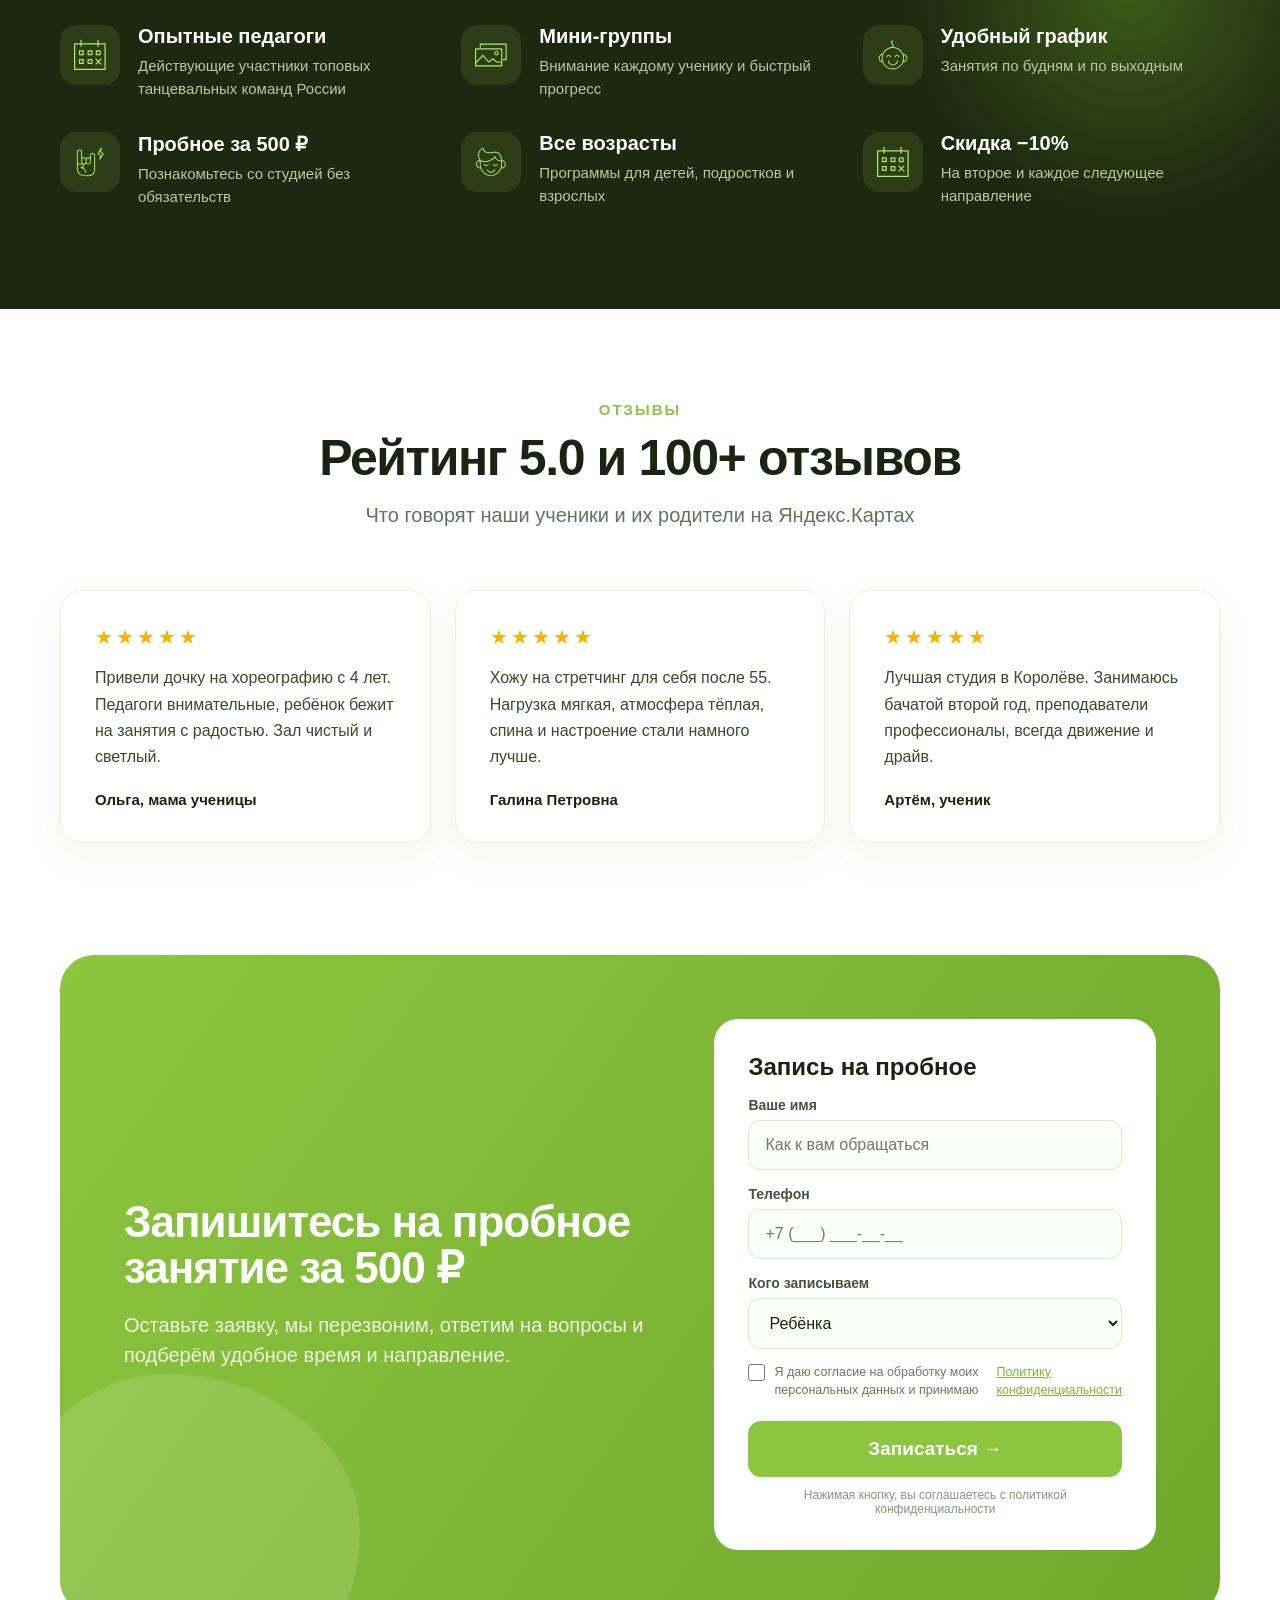
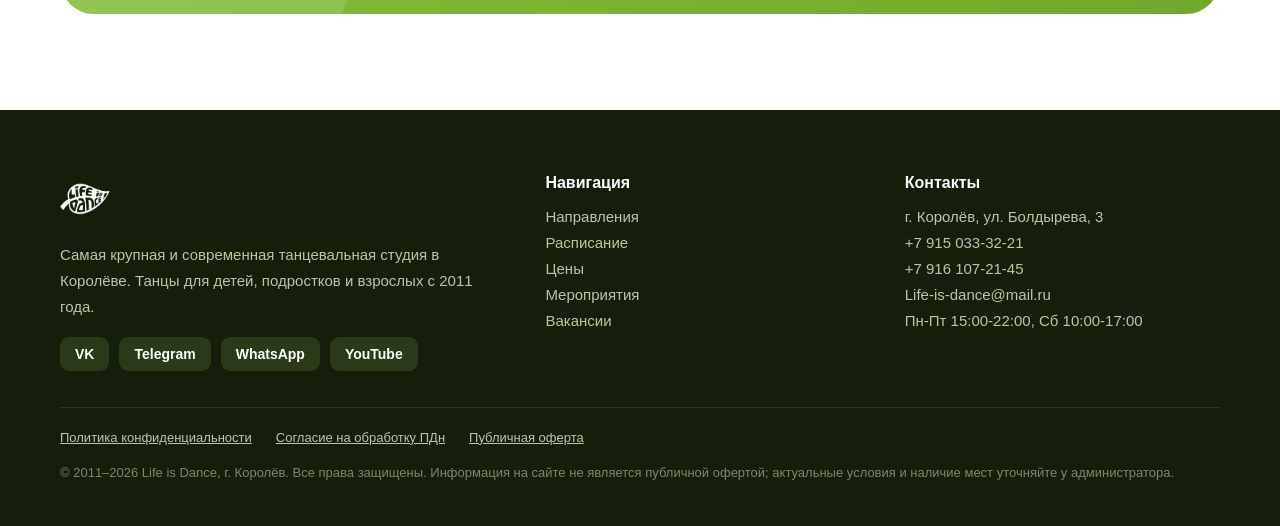
==== commit 14c8763d: "График по будням/выходным + реквизиты ИП (ФИО, ОГРНИП) Co-Authored-By: Claude Opus 4.8 (1M context) " ====
--- a/index.html
+++ b/index.html
@@ -241,7 +241,7 @@
   <div class="why">
     <div class="w rv"><div class="ic"><img src="site_images/icon1.svg"></div><div><h3>Опытные педагоги</h3><p>Действующие участники топовых танцевальных команд России</p></div></div>
     <div class="w rv"><div class="ic"><img src="site_images/icon2.svg"></div><div><h3>Мини-группы</h3><p>Внимание каждому ученику и быстрый прогресс</p></div></div>
-    <div class="w rv"><div class="ic"><img src="site_images/icon3.svg"></div><div><h3>Удобный график</h3><p>Занятия днём и вечером, будни и суббота</p></div></div>
+    <div class="w rv"><div class="ic"><img src="site_images/icon3.svg"></div><div><h3>Удобный график</h3><p>Занятия по будням и по выходным</p></div></div>
     <div class="w rv"><div class="ic"><img src="site_images/icon4.svg"></div><div><h3>Пробное за 500 ₽</h3><p>Познакомьтесь со студией без обязательств</p></div></div>
     <div class="w rv"><div class="ic"><img src="site_images/icon5.svg"></div><div><h3>Все возрасты</h3><p>Программы для детей, подростков и взрослых</p></div></div>
     <div class="w rv"><div class="ic"><img src="site_images/icon1.svg"></div><div><h3>Скидка −10%</h3><p>На второе и каждое следующее направление</p></div></div>
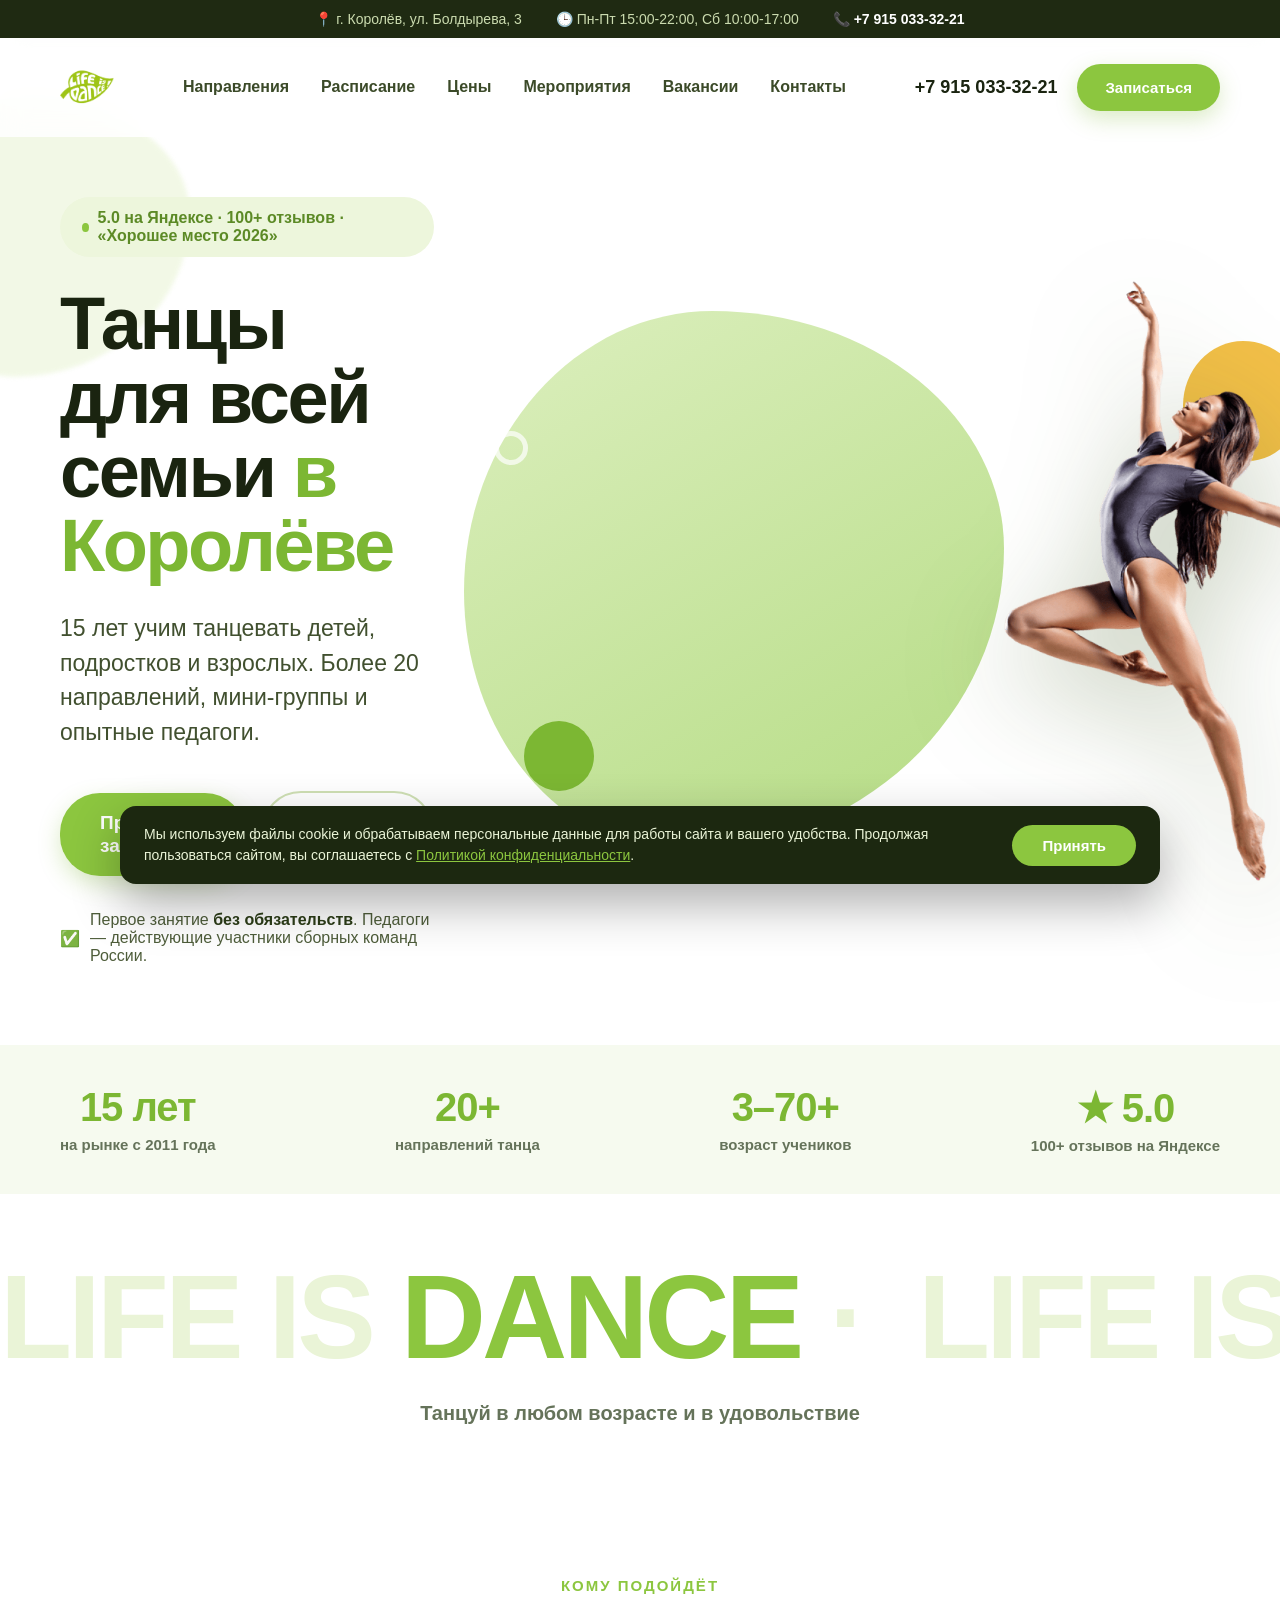
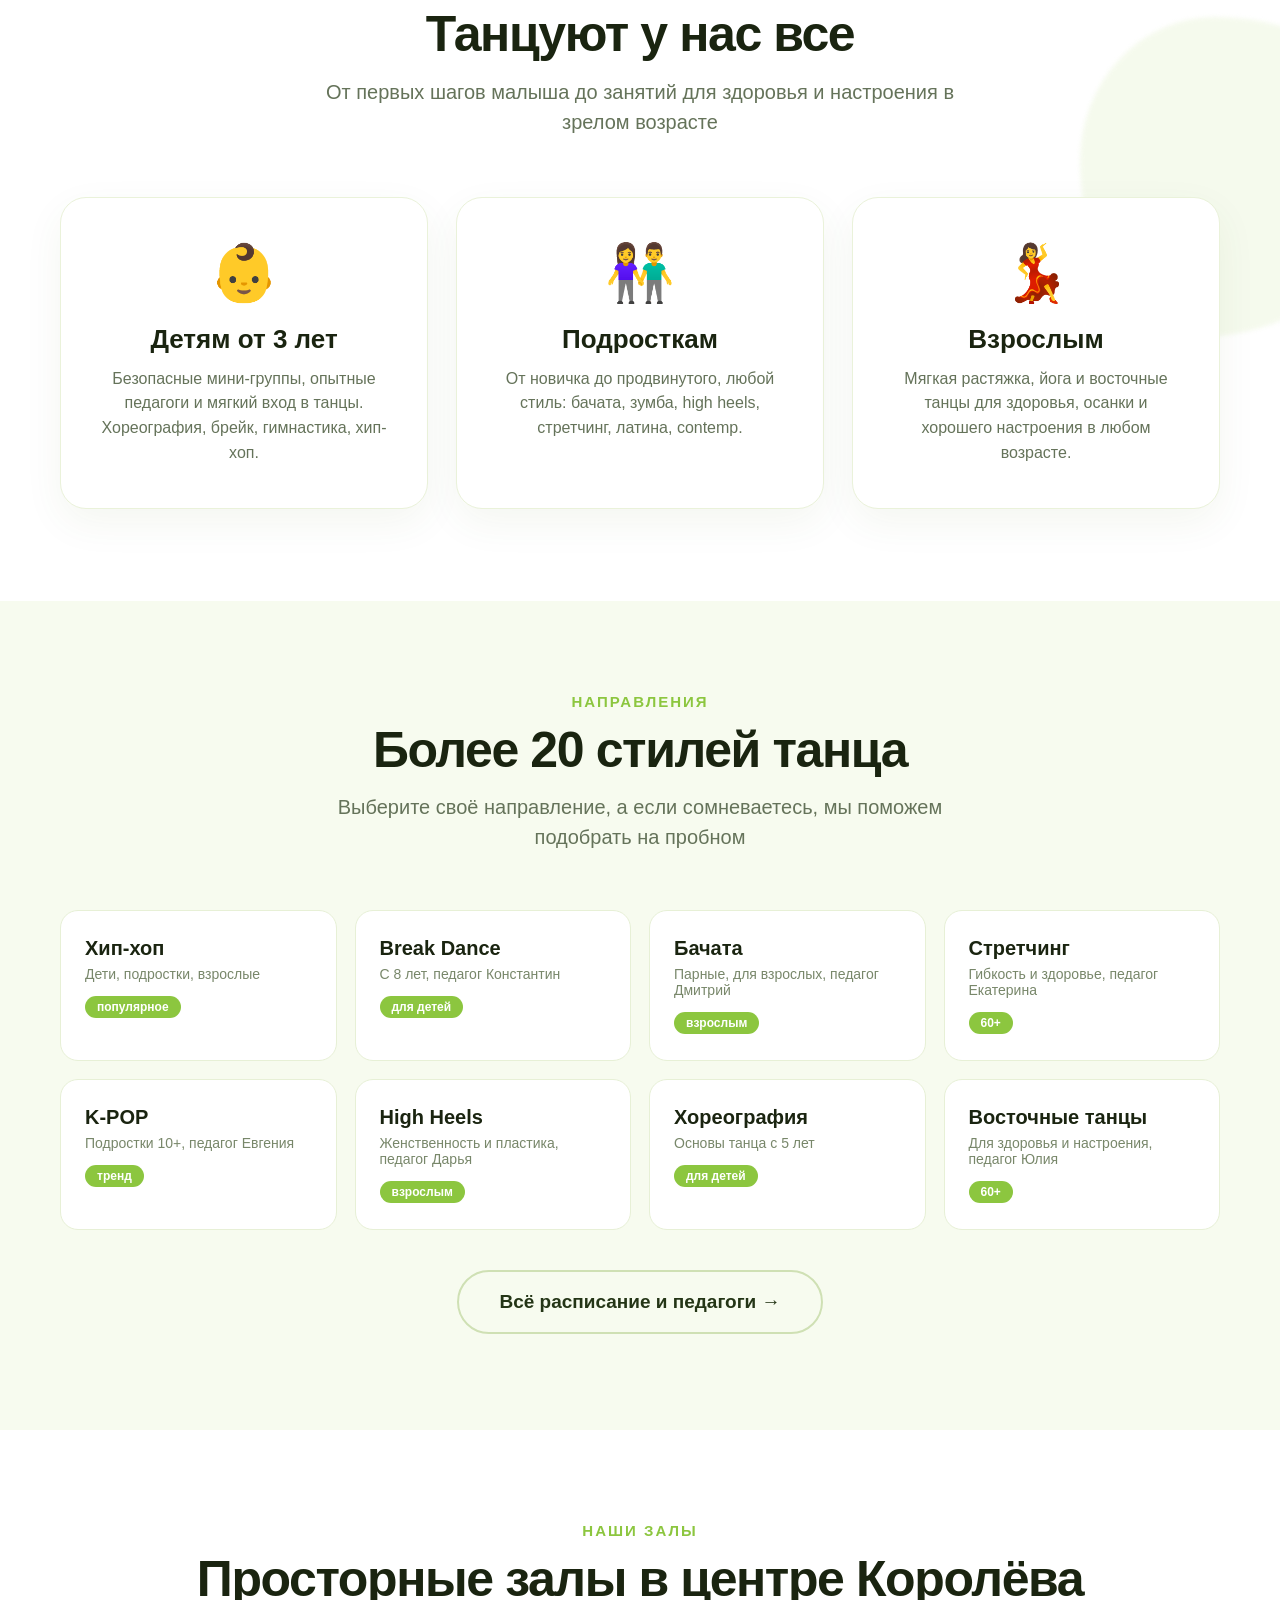
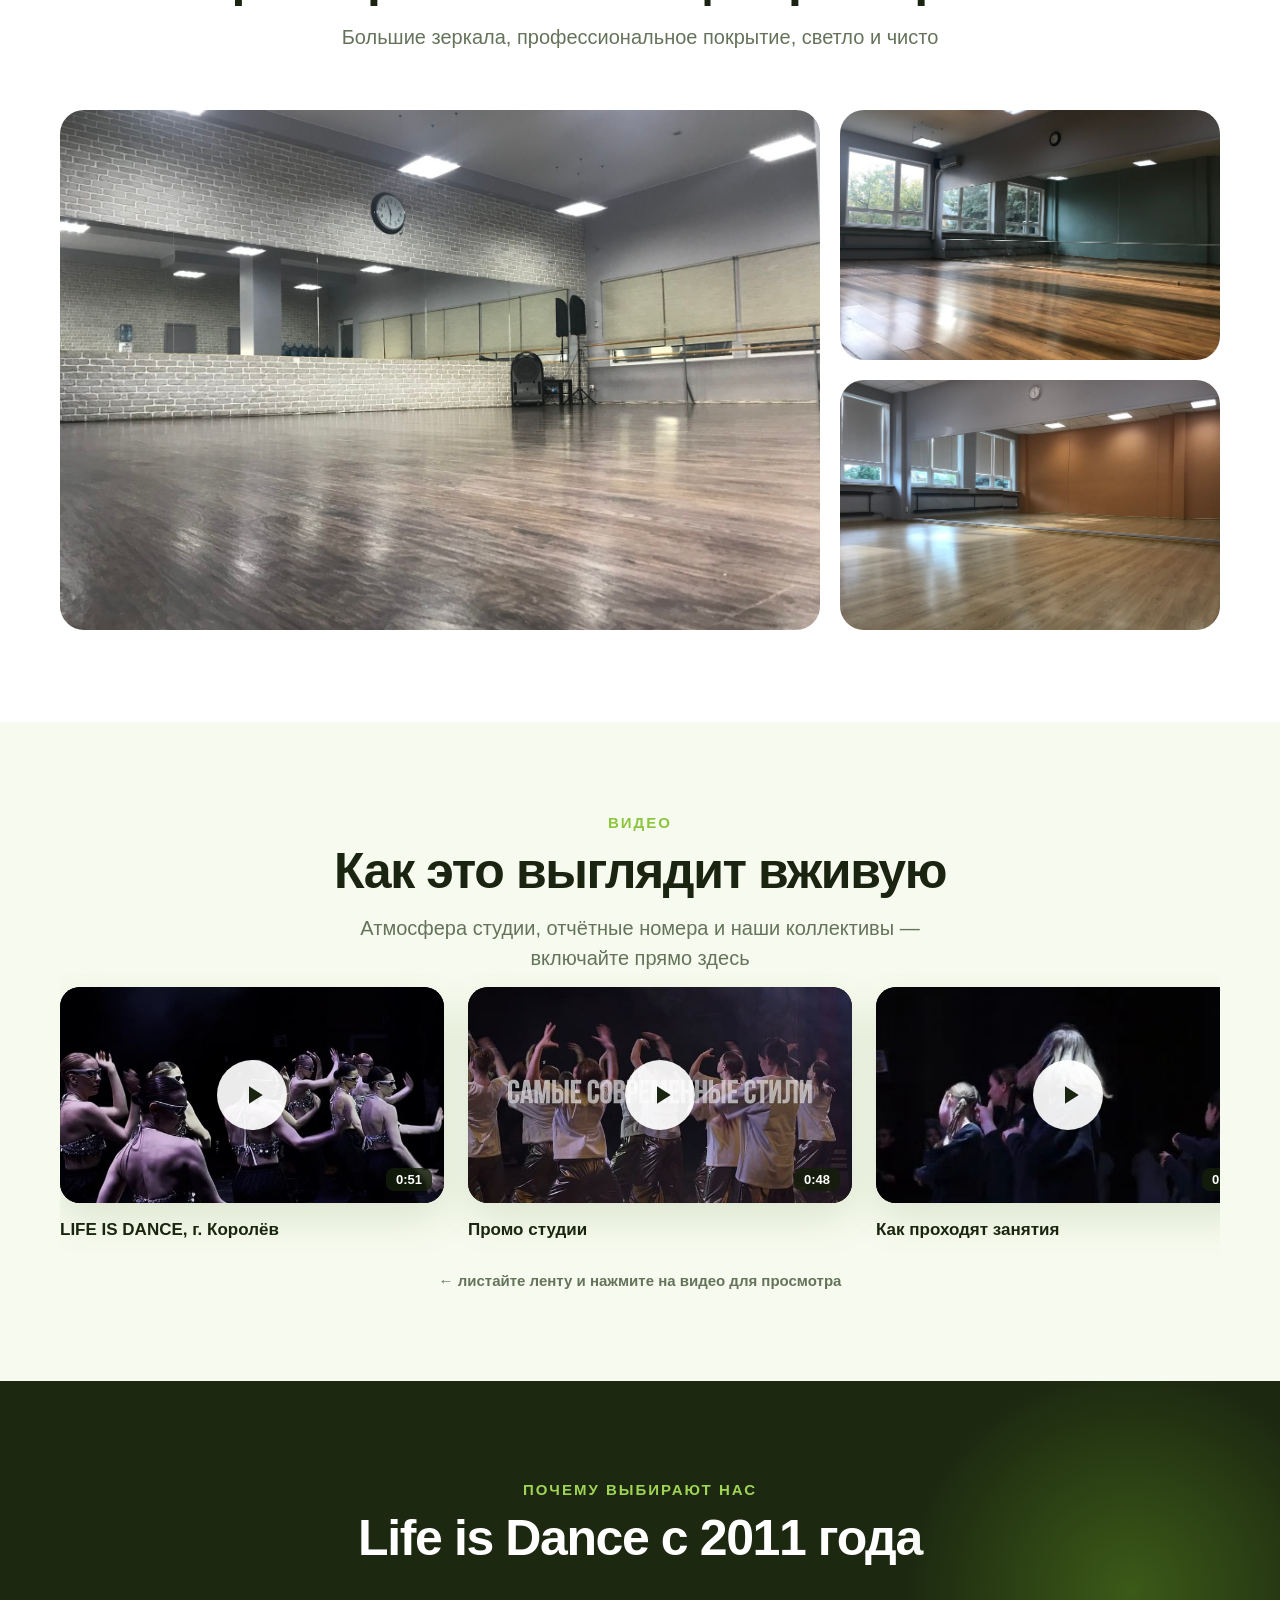
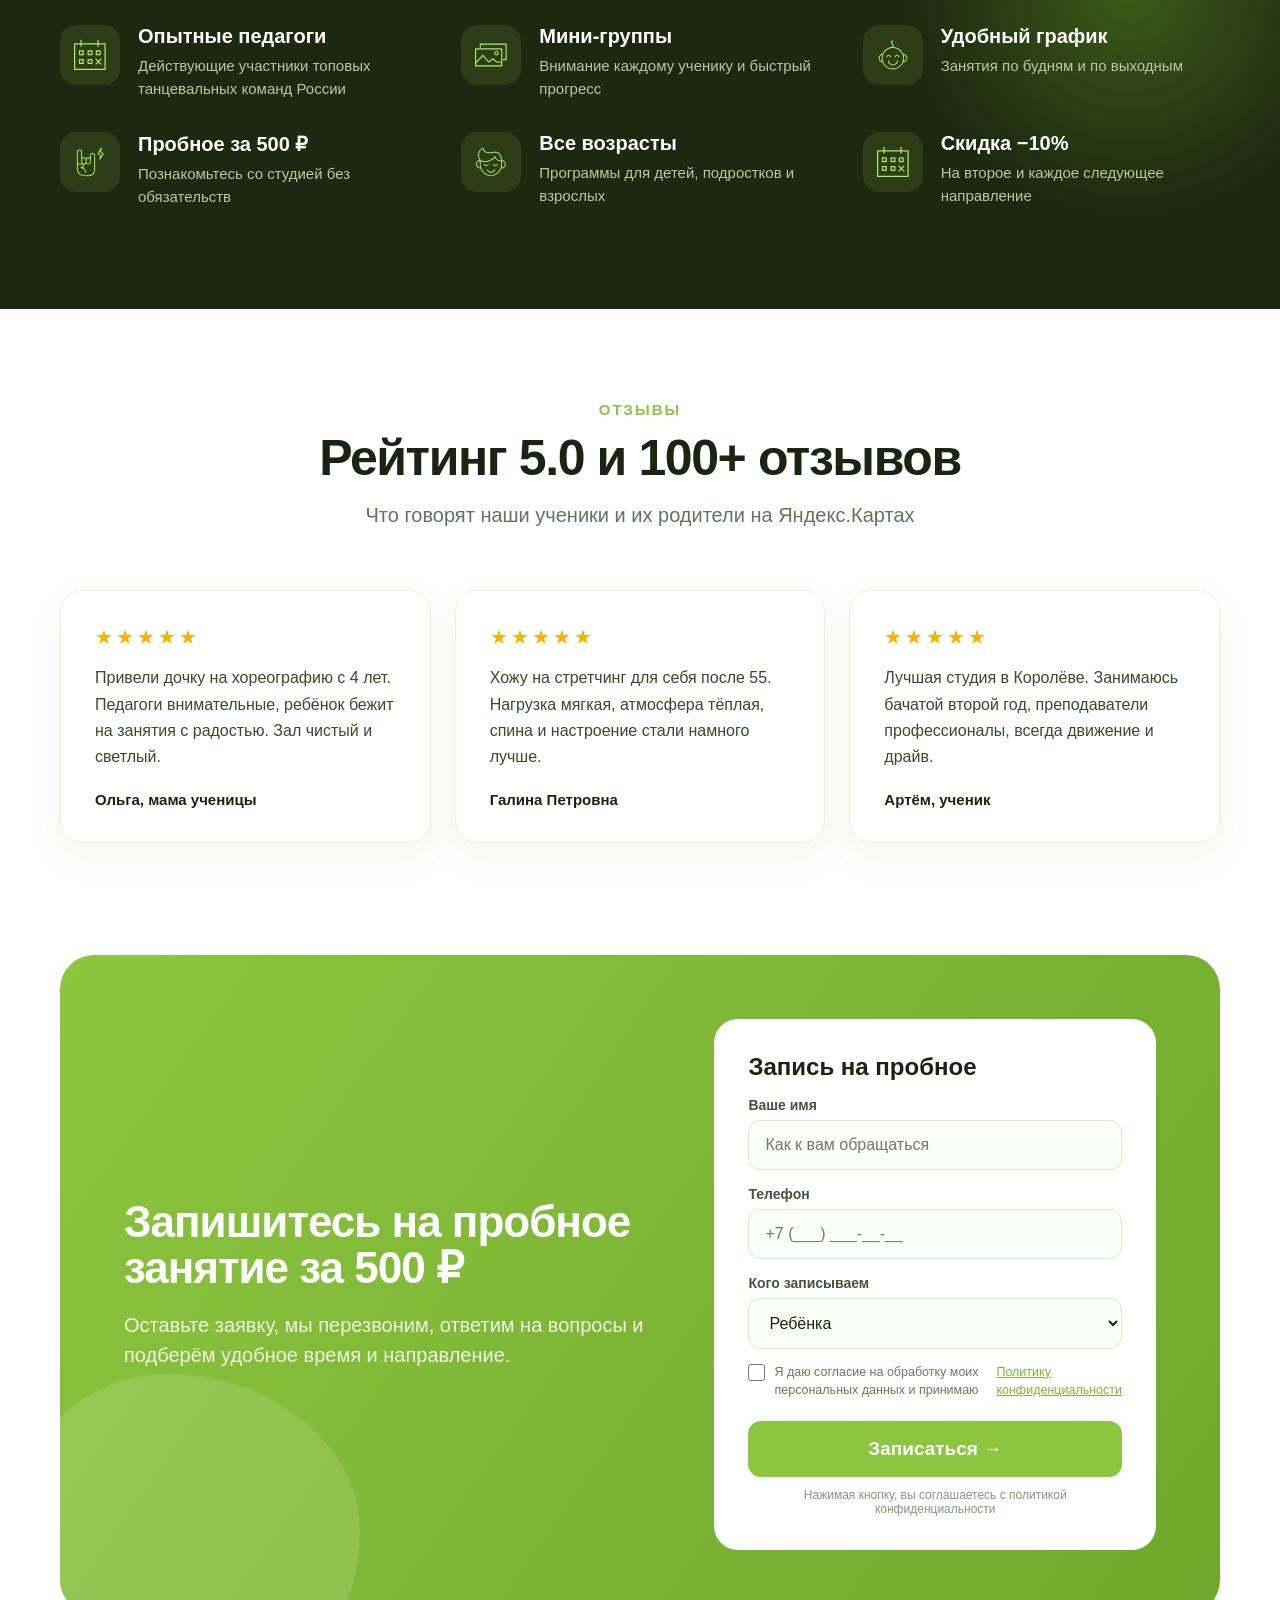
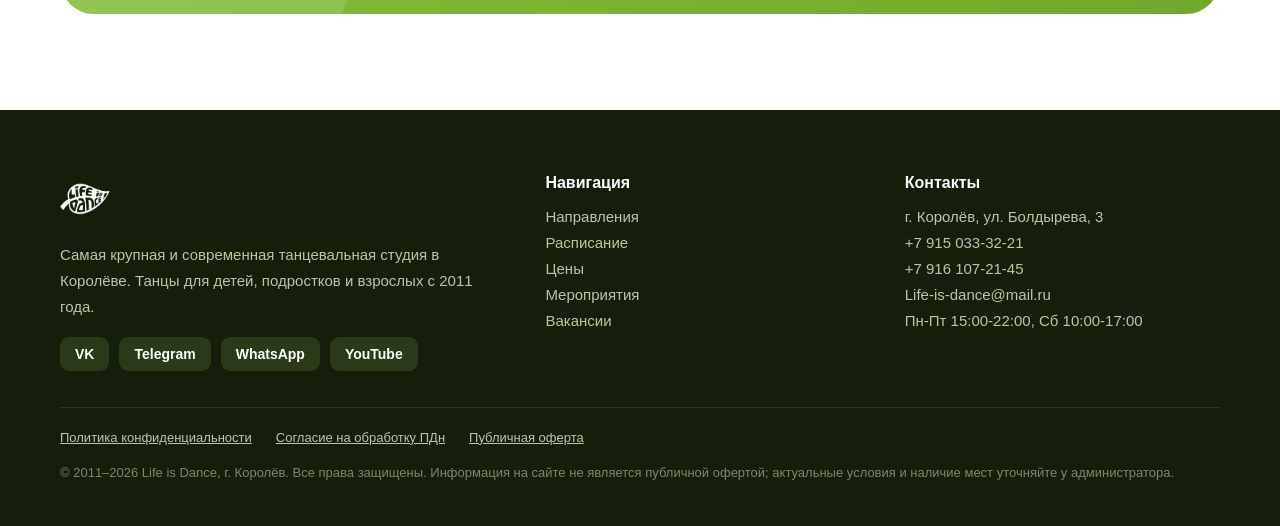
==== commit ee626682: "Смайлики аудиторий: 👶 дети, 👫 подростки, 💃 взрослые Co-Authored-By: Claude Opus 4.8 (1M context) <no" ====
--- a/index.html
+++ b/index.html
@@ -193,9 +193,9 @@
   <div class="h2 rv">Танцуют у нас все</div>
   <div class="sub rv">От первых шагов малыша до занятий для здоровья и настроения в зрелом возрасте</div>
   <div class="aud">
-    <div class="a rv lift"><div class="em">🧒</div><h3>Детям от 3 лет</h3><p>Безопасные мини-группы, опытные педагоги и мягкий вход в танцы. Хореография, брейк, гимнастика, хип-хоп.</p></div>
-    <div class="a rv lift"><div class="em">💃</div><h3>Подросткам</h3><p>От новичка до продвинутого, любой стиль: бачата, зумба, high heels, стретчинг, латина, contemp.</p></div>
-    <div class="a rv lift"><div class="em">🧘</div><h3>Взрослым</h3><p>Мягкая растяжка, йога и восточные танцы для здоровья, осанки и хорошего настроения в любом возрасте.</p></div>
+    <div class="a rv lift"><div class="em">👶</div><h3>Детям от 3 лет</h3><p>Безопасные мини-группы, опытные педагоги и мягкий вход в танцы. Хореография, брейк, гимнастика, хип-хоп.</p></div>
+    <div class="a rv lift"><div class="em">👫</div><h3>Подросткам</h3><p>От новичка до продвинутого, любой стиль: бачата, зумба, high heels, стретчинг, латина, contemp.</p></div>
+    <div class="a rv lift"><div class="em">💃</div><h3>Взрослым</h3><p>Мягкая растяжка, йога и восточные танцы для здоровья, осанки и хорошего настроения в любом возрасте.</p></div>
   </div>
 </div></section>
 
